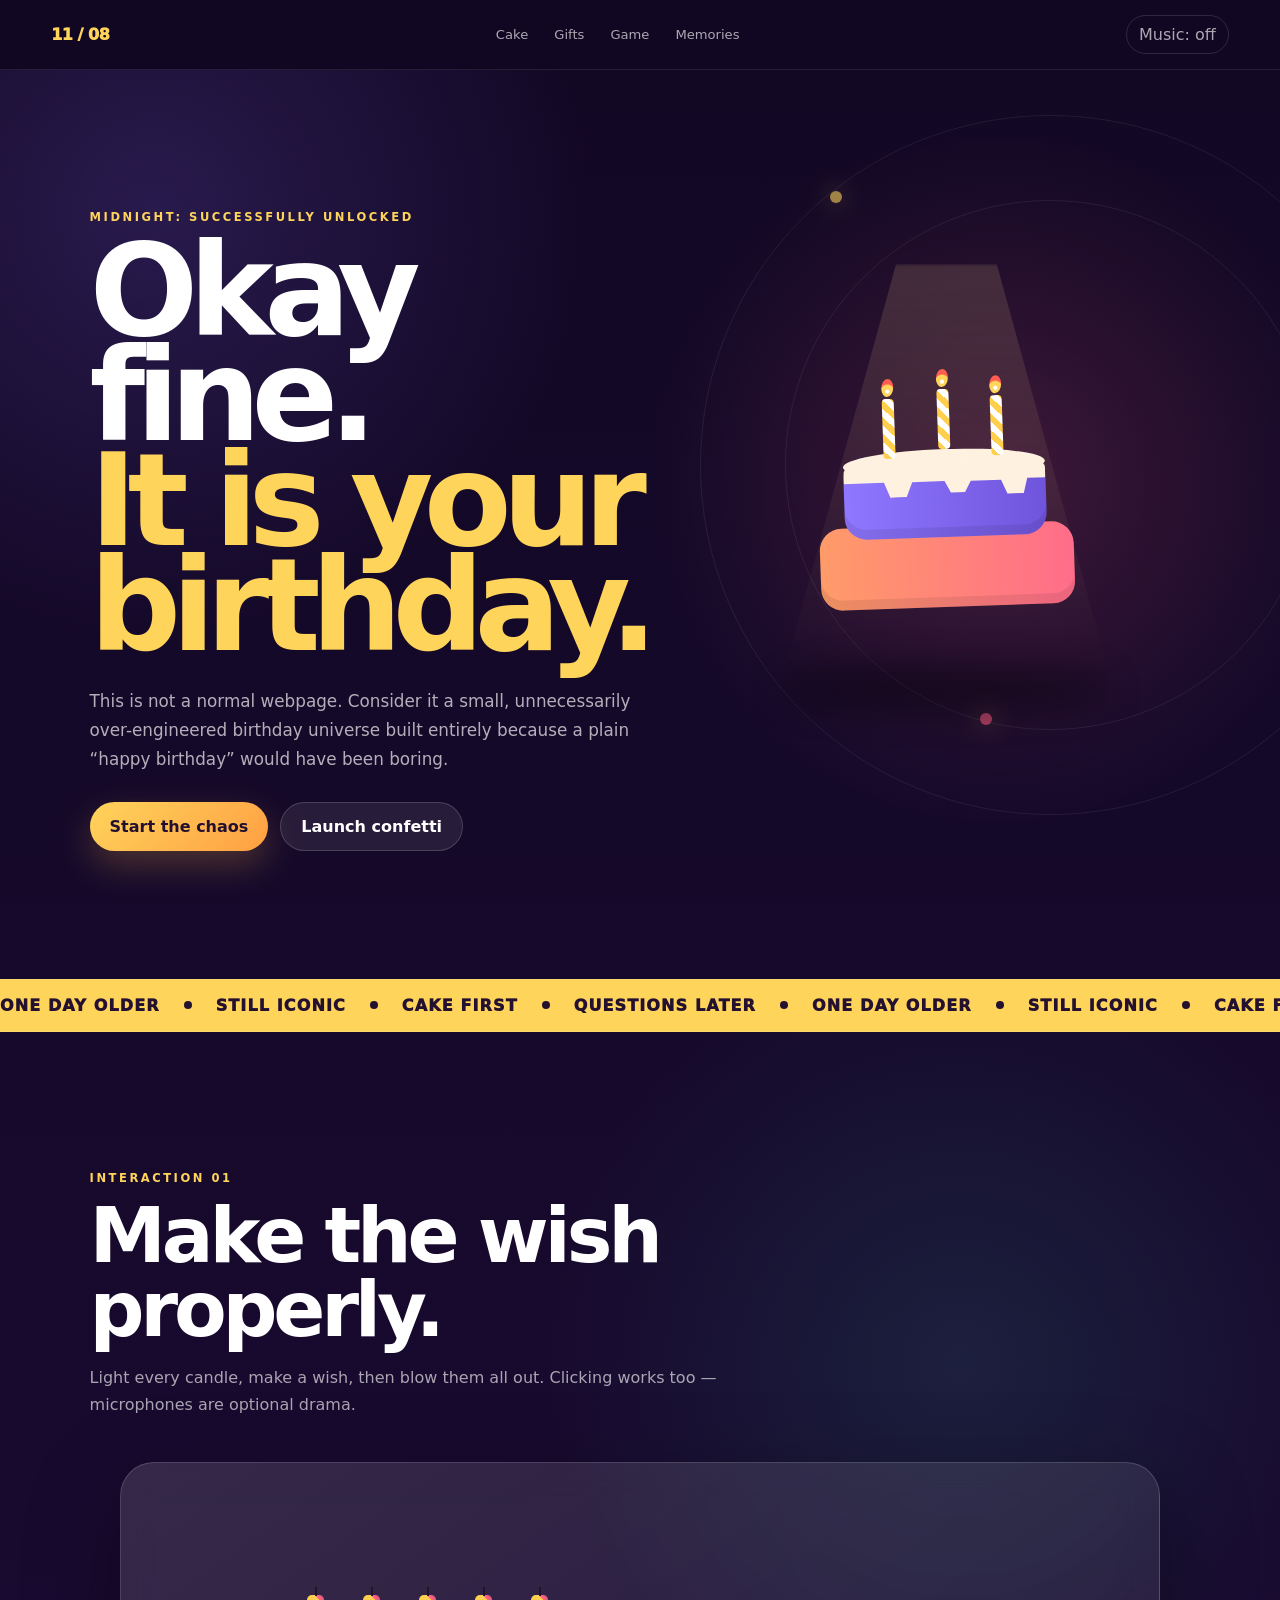
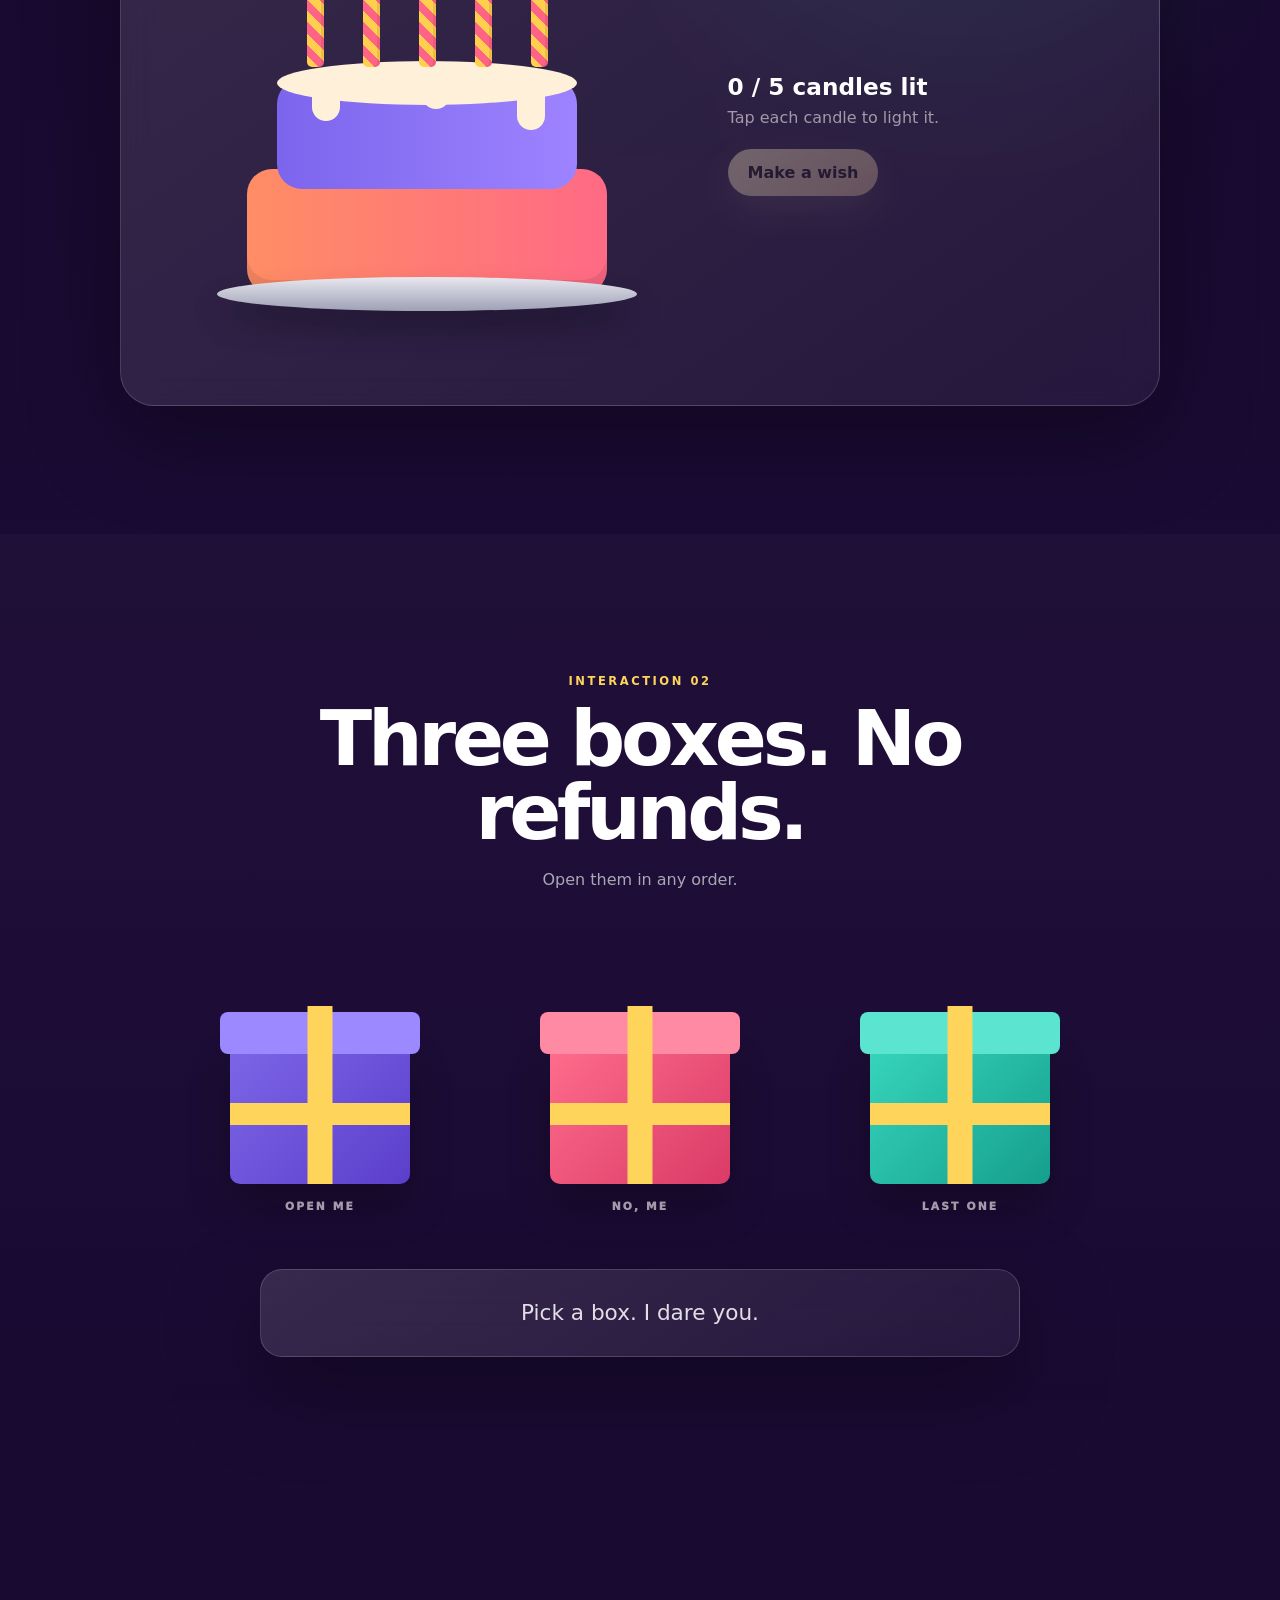
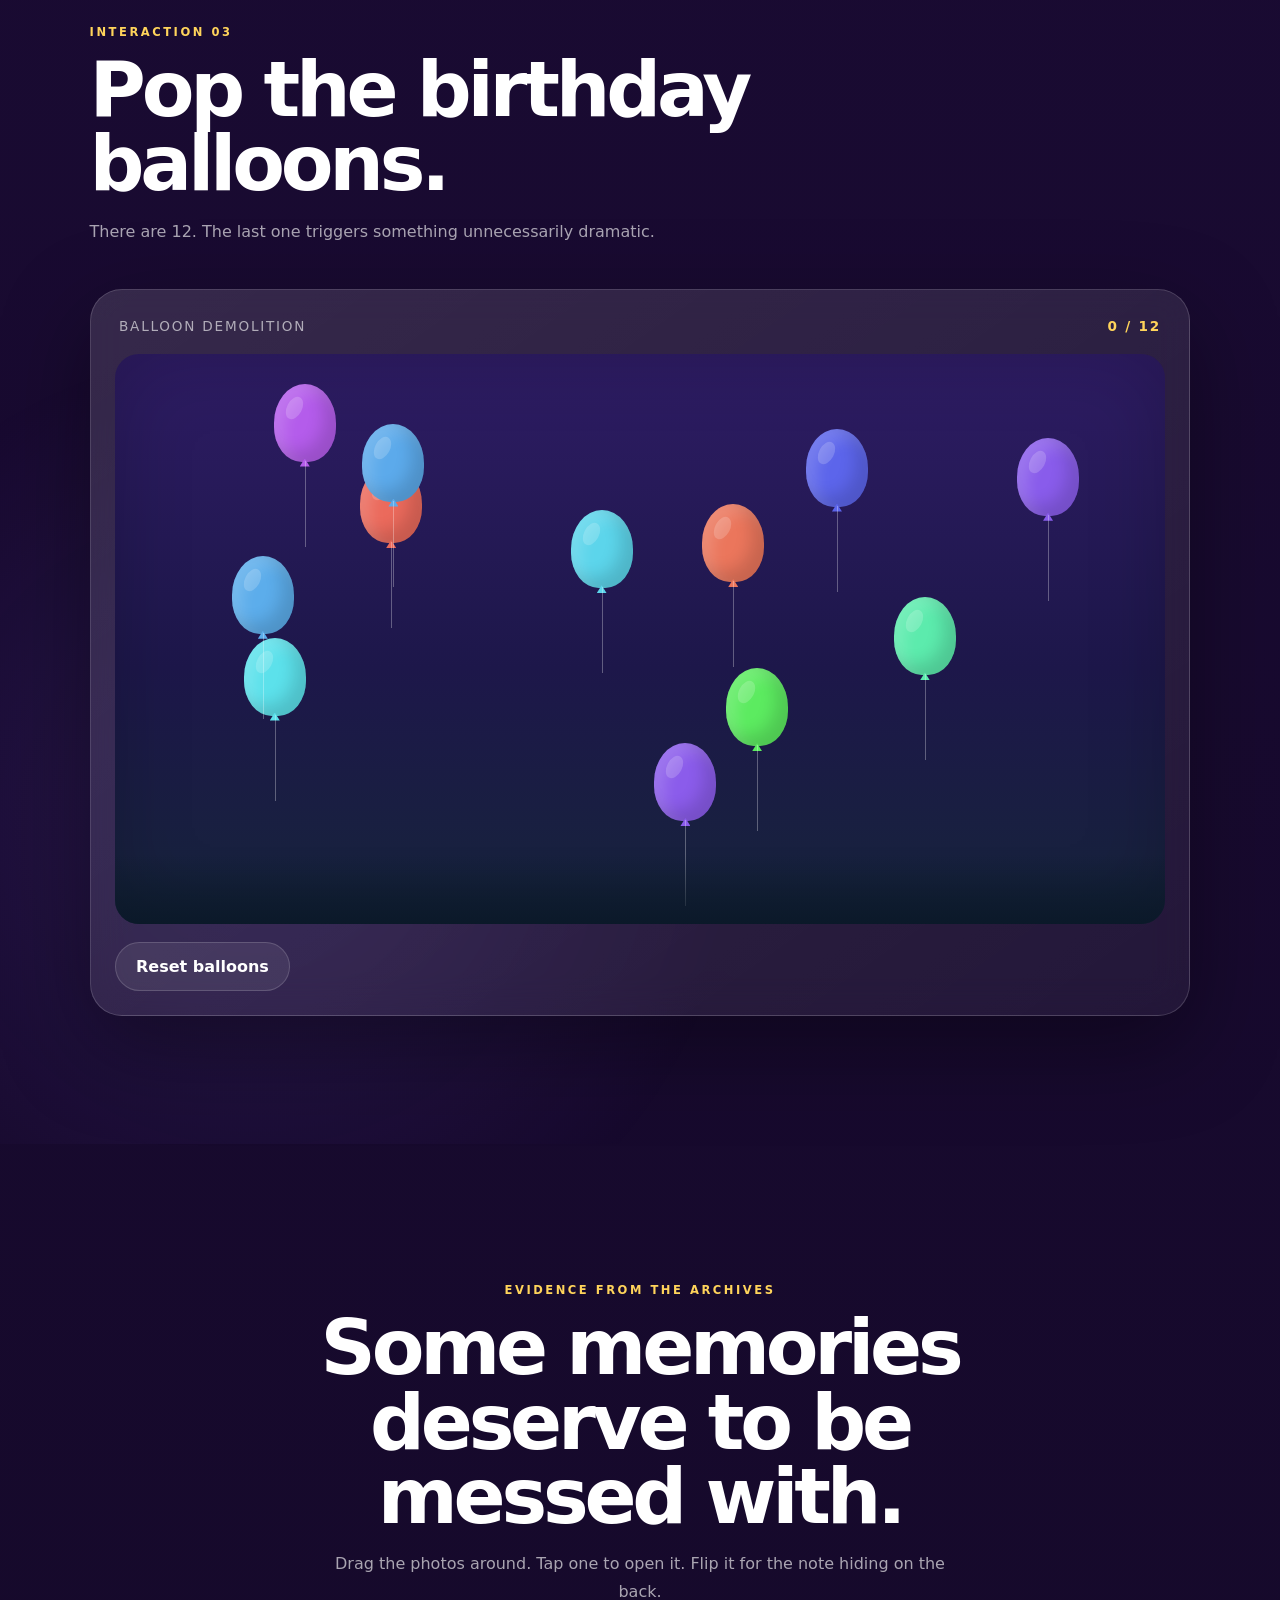
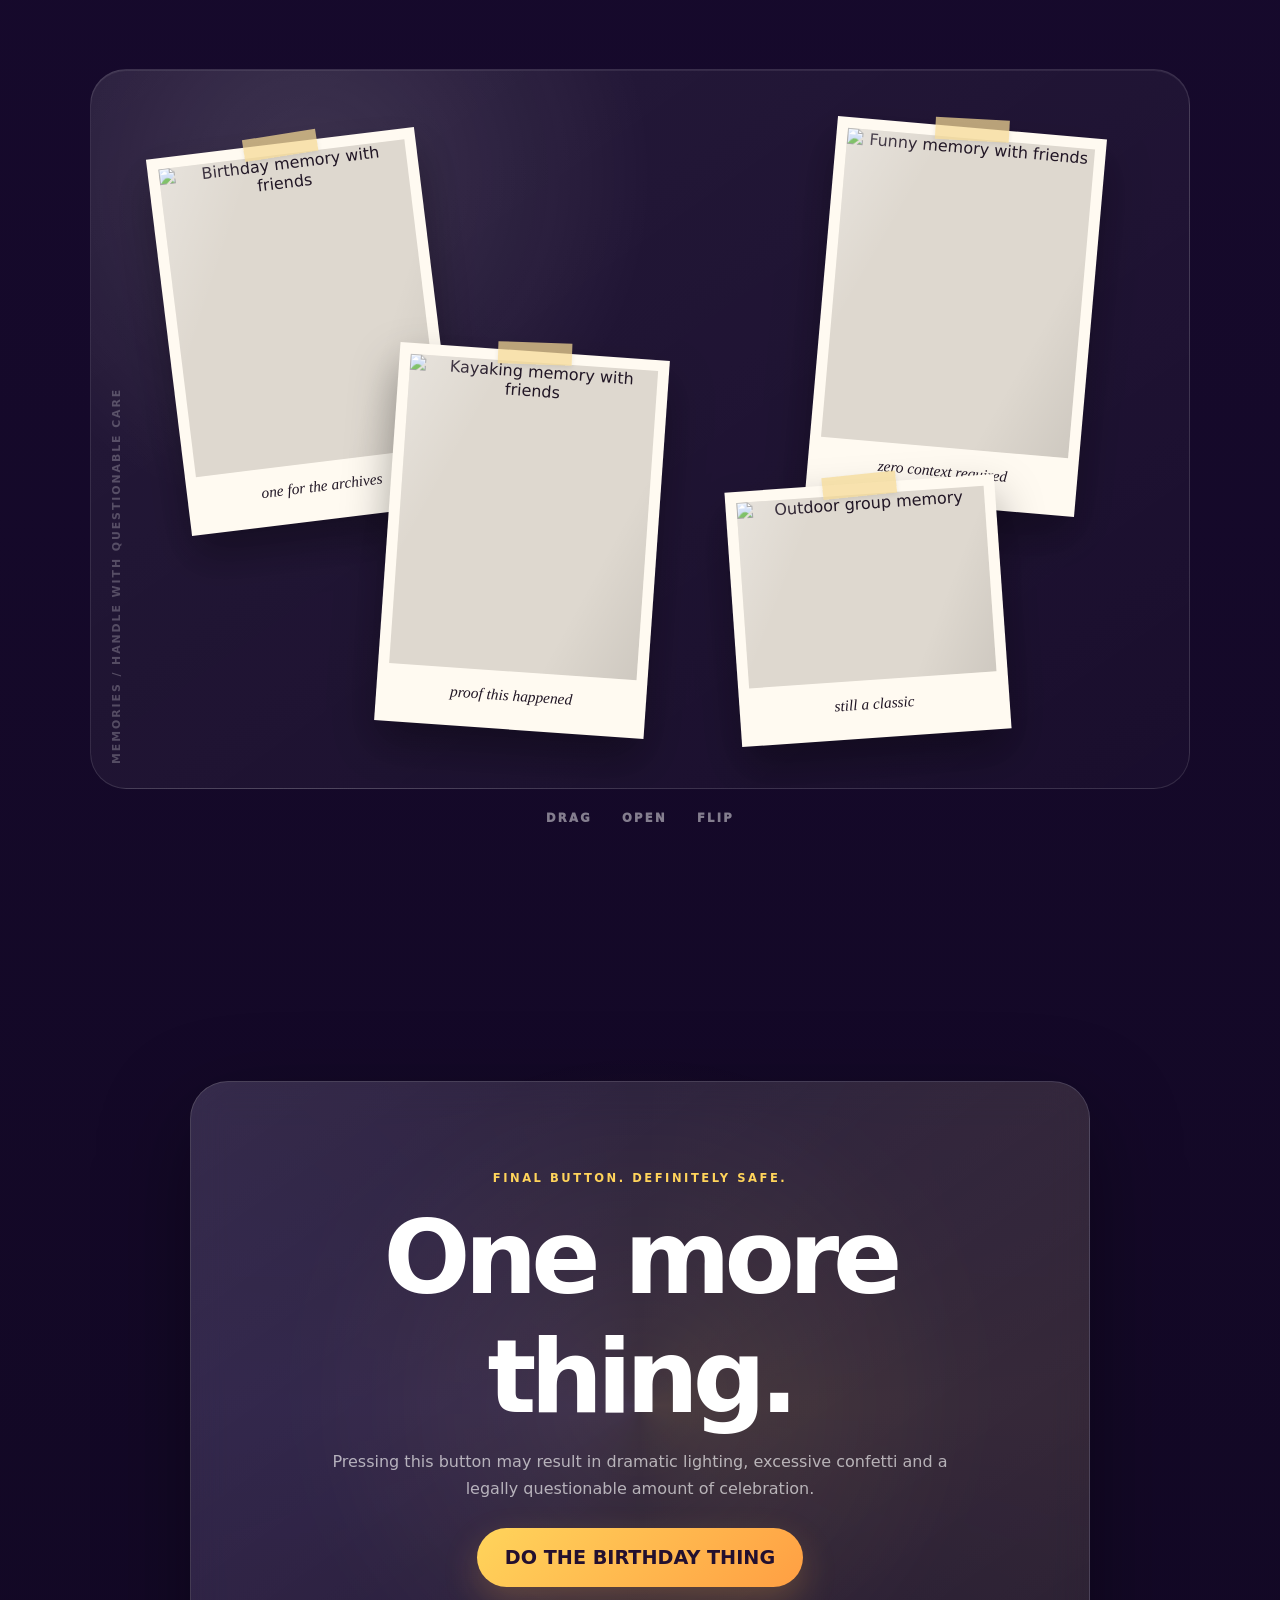
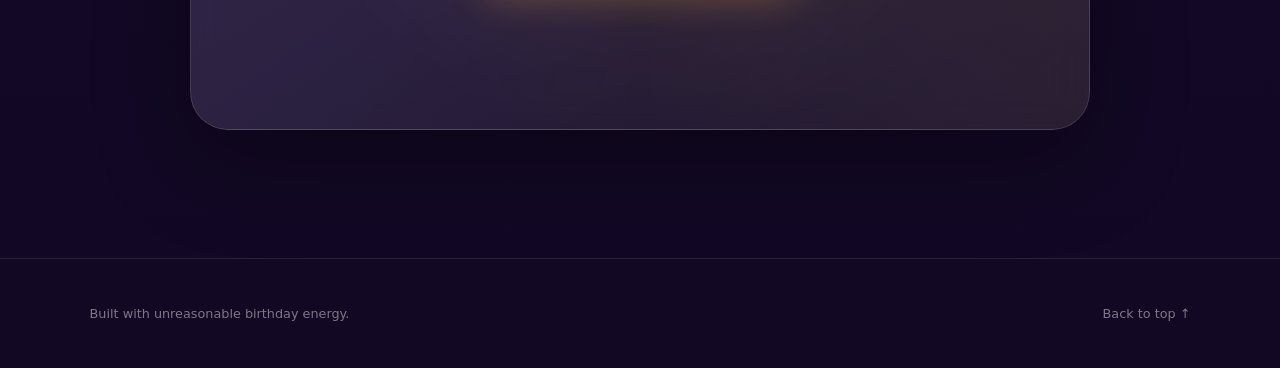
==== celebration.html @ 9b97a362 "Add files via upload" ====
<!doctype html>
<html lang="en">
<head>
  <meta charset="utf-8" />
  <meta name="viewport" content="width=device-width, initial-scale=1" />
  <meta name="theme-color" content="#120824" />
  <title>Let's Celebrate</title>
  <link rel="stylesheet" href="styles.css" />
</head>
<body class="celebration-page">
  <canvas id="confettiCanvas" class="confetti-canvas" aria-hidden="true"></canvas>

  <div class="curtain" id="curtain" aria-hidden="true">
    <div class="curtain-panel curtain-panel--left"></div>
    <div class="curtain-panel curtain-panel--right"></div>
    <div class="curtain-center">
      <div class="curtain-badge">11 · 08 · 2026</div>
      <div class="curtain-title">THE PARTY IS READY</div>
    </div>
  </div>

  <header class="party-nav">
    <a class="mini-brand" href="#top">11 / 08</a>
    <nav>
      <a href="#cake">Cake</a>
      <a href="#gifts">Gifts</a>
      <a href="#game">Game</a>
      <a href="#memories">Memories</a>
    </nav>
    <button id="partyMusicButton" class="mini-music" type="button">Music: off</button>
  </header>

  <main id="top">
    <section class="hero-section section-pad">
      <div class="hero-orbit" aria-hidden="true">
        <span class="orbit-ring orbit-ring--1"></span>
        <span class="orbit-ring orbit-ring--2"></span>
        <span class="orbit-dot orbit-dot--1"></span>
        <span class="orbit-dot orbit-dot--2"></span>
        <span class="orbit-dot orbit-dot--3"></span>
      </div>
      <div class="hero-copy">
        <p class="eyebrow">MIDNIGHT: SUCCESSFULLY UNLOCKED</p>
        <h1>Okay fine.<br><span>It is your birthday.</span></h1>
        <p class="hero-text">This is not a normal webpage. Consider it a small, unnecessarily over-engineered birthday universe built entirely because a plain “happy birthday” would have been boring.</p>
        <div class="hero-actions">
          <a class="button button--primary" href="#cake">Start the chaos</a>
          <button class="button button--secondary" id="heroConfettiButton" type="button">Launch confetti</button>
        </div>
      </div>

      <div class="hero-cake-scene" aria-hidden="true">
        <div class="spotlight"></div>
        <div class="display-cake">
          <div class="cake-top"></div>
          <div class="cake-layer cake-layer--1"></div>
          <div class="cake-layer cake-layer--2"></div>
          <div class="cake-icing"></div>
          <div class="cake-candle candle-a"><i></i></div>
          <div class="cake-candle candle-b"><i></i></div>
          <div class="cake-candle candle-c"><i></i></div>
        </div>
        <div class="cake-shadow"></div>
      </div>
    </section>

    <section class="marquee-strip" aria-label="Birthday marquee">
      <div class="marquee-track">
        <span>ONE DAY OLDER</span><i></i><span>STILL ICONIC</span><i></i><span>CAKE FIRST</span><i></i><span>QUESTIONS LATER</span><i></i>
        <span>ONE DAY OLDER</span><i></i><span>STILL ICONIC</span><i></i><span>CAKE FIRST</span><i></i><span>QUESTIONS LATER</span><i></i>
      </div>
    </section>

    <section class="section-pad cake-section" id="cake">
      <div class="section-heading">
        <p class="eyebrow">INTERACTION 01</p>
        <h2>Make the wish properly.</h2>
        <p>Light every candle, make a wish, then blow them all out. Clicking works too — microphones are optional drama.</p>
      </div>

      <div class="interactive-cake-card glass-card">
        <div class="big-cake" id="bigCake" aria-label="Interactive birthday cake">
          <div class="big-cake-candles">
            <button class="interactive-candle" data-candle="0" aria-label="Candle 1"><span class="wick"></span><span class="flame"></span></button>
            <button class="interactive-candle" data-candle="1" aria-label="Candle 2"><span class="wick"></span><span class="flame"></span></button>
            <button class="interactive-candle" data-candle="2" aria-label="Candle 3"><span class="wick"></span><span class="flame"></span></button>
            <button class="interactive-candle" data-candle="3" aria-label="Candle 4"><span class="wick"></span><span class="flame"></span></button>
            <button class="interactive-candle" data-candle="4" aria-label="Candle 5"><span class="wick"></span><span class="flame"></span></button>
          </div>
          <div class="big-cake-top"></div>
          <div class="big-cake-middle"><span class="drip drip-1"></span><span class="drip drip-2"></span><span class="drip drip-3"></span></div>
          <div class="big-cake-bottom"></div>
          <div class="big-cake-plate"></div>
        </div>
        <div class="cake-controls">
          <div>
            <strong id="candleStatus">0 / 5 candles lit</strong>
            <span>Tap each candle to light it.</span>
          </div>
          <button class="button button--primary" id="wishButton" type="button" disabled>Make a wish</button>
        </div>
      </div>
    </section>

    <section class="section-pad gift-section" id="gifts">
      <div class="section-heading section-heading--center">
        <p class="eyebrow">INTERACTION 02</p>
        <h2>Three boxes. No refunds.</h2>
        <p>Open them in any order.</p>
      </div>

      <div class="gift-grid">
        <button class="reveal-gift" data-message="May this year bring you the kind of happiness that makes ordinary Tuesdays feel suspiciously good.">
          <span class="gift-lid"></span><span class="gift-box-body"></span><span class="gift-ribbon-v"></span><span class="gift-ribbon-h"></span>
          <span class="gift-label">OPEN ME</span>
        </button>
        <button class="reveal-gift" data-message="May every plan that deserves to work, work — and every terrible idea at least become a great story.">
          <span class="gift-lid"></span><span class="gift-box-body"></span><span class="gift-ribbon-v"></span><span class="gift-ribbon-h"></span>
          <span class="gift-label">NO, ME</span>
        </button>
        <button class="reveal-gift" data-message="And obviously: more cake, more trips, more wins, more laughter and significantly fewer boring people.">
          <span class="gift-lid"></span><span class="gift-box-body"></span><span class="gift-ribbon-v"></span><span class="gift-ribbon-h"></span>
          <span class="gift-label">LAST ONE</span>
        </button>
      </div>
      <div class="gift-message glass-card" id="giftMessage">Pick a box. I dare you.</div>
    </section>

    <section class="section-pad game-section" id="game">
      <div class="section-heading">
        <p class="eyebrow">INTERACTION 03</p>
        <h2>Pop the birthday balloons.</h2>
        <p>There are 12. The last one triggers something unnecessarily dramatic.</p>
      </div>
      <div class="balloon-game glass-card">
        <div class="game-topline"><span>Balloon demolition</span><strong id="popCounter">0 / 12</strong></div>
        <div id="balloonArena" class="balloon-arena" aria-label="Balloon popping game"></div>
        <button class="button button--secondary" id="resetBalloons" type="button">Reset balloons</button>
      </div>
    </section>

    <section class="section-pad memories-section" id="memories">
      <div class="section-heading section-heading--center">
        <p class="eyebrow">EVIDENCE FROM THE ARCHIVES</p>
        <h2>Some memories deserve to be messed with.</h2>
        <p>Drag the photos around. Tap one to open it. Flip it for the note hiding on the back.</p>
      </div>

      <div class="memory-desk" id="memoryDesk" aria-label="Interactive photo memories">
        <button class="memory-card memory-card--1" type="button" data-photo="images/photo1_final.jpg" data-caption="one for the archives" data-note="Some pictures are too good to ever leave the camera roll.">
          <span class="memory-tape"></span>
          <span class="memory-image-wrap"><img src="images/photo1_final.jpg" alt="Birthday memory with friends" loading="lazy"></span>
          <span class="memory-caption">one for the archives</span>
        </button>

        <button class="memory-card memory-card--2" type="button" data-photo="images/photo2_final.jpg" data-caption="zero context required" data-note="No explanation. No defence. Just evidence.">
          <span class="memory-tape"></span>
          <span class="memory-image-wrap"><img src="images/photo2_final.jpg" alt="Funny memory with friends" loading="lazy"></span>
          <span class="memory-caption">zero context required</span>
        </button>

        <button class="memory-card memory-card--3" type="button" data-photo="images/photo3_final.jpg" data-caption="proof this happened" data-note="A very convincing argument for doing more ridiculous things together.">
          <span class="memory-tape"></span>
          <span class="memory-image-wrap"><img src="images/photo3_final.jpg" alt="Kayaking memory with friends" loading="lazy"></span>
          <span class="memory-caption">proof this happened</span>
        </button>

        <button class="memory-card memory-card--4" type="button" data-photo="images/photo4_final.jpg" data-caption="still a classic" data-note="Keep collecting days that end up looking like this.">
          <span class="memory-tape"></span>
          <span class="memory-image-wrap"><img src="images/photo4_final.jpg" alt="Outdoor group memory" loading="lazy"></span>
          <span class="memory-caption">still a classic</span>
        </button>
      </div>

      <div class="memory-instructions" aria-hidden="true">
        <span>DRAG</span><span>OPEN</span><span>FLIP</span>
      </div>
    </section>

    <div class="memory-modal" id="memoryModal" aria-hidden="true">
      <button class="memory-modal__close" id="memoryClose" type="button" aria-label="Close memory">×</button>
      <div class="memory-flip" id="memoryFlip" tabindex="0" role="button" aria-label="Flip memory card">
        <div class="memory-flip__inner">
          <article class="memory-flip__face memory-flip__front">
            <img id="memoryModalImage" src="" alt="Selected birthday memory">
            <p id="memoryModalCaption"></p>
            <span class="memory-flip-hint">tap to flip ↻</span>
          </article>
          <article class="memory-flip__face memory-flip__back">
            <p class="eyebrow">THE NOTE ON THE BACK</p>
            <p class="memory-secret" id="memoryModalNote"></p>
            <span class="memory-flip-hint">tap to see the photo ↻</span>
          </article>
        </div>
      </div>
    </div>

    <section class="section-pad finale-section">
      <div class="finale-card glass-card">
        <p class="eyebrow">FINAL BUTTON. DEFINITELY SAFE.</p>
        <h2>One more thing.</h2>
        <p>Pressing this button may result in dramatic lighting, excessive confetti and a legally questionable amount of celebration.</p>
        <button class="button button--primary button--giant" id="finaleButton" type="button">DO THE BIRTHDAY THING</button>
        <div class="finale-message" id="finaleMessage" aria-live="polite"></div>
      </div>
    </section>
  </main>

  <footer class="party-footer">
    <span>Built with unreasonable birthday energy.</span>
    <a href="#top">Back to top ↑</a>
  </footer>

  <script src="config.js"></script>
  <script src="shared.js"></script>
  <script src="celebration.js"></script>
</body>
</html>
---- styles.css ----
:root{
  --bg:#120824;
  --bg2:#21134a;
  --paper:#fffaf2;
  --ink:#180e2a;
  --yellow:#ffd45b;
  --pink:#ff5d84;
  --purple:#8a6cff;
  --mint:#42dec4;
  --orange:#ff9357;
  --glass:rgba(255,255,255,.10);
  --line:rgba(255,255,255,.18);
  --shadow:0 30px 90px rgba(0,0,0,.35);
  --radius:28px;
}
*{box-sizing:border-box}
html{scroll-behavior:smooth}
body{margin:0;font-family:Inter,ui-sans-serif,system-ui,-apple-system,BlinkMacSystemFont,"Segoe UI",sans-serif;background:var(--bg);color:white;overflow-x:hidden}
button,a{font:inherit}
button{border:0}
a{color:inherit;text-decoration:none}
.no-scroll{overflow:hidden}
.ambient-canvas,.confetti-canvas{position:fixed;inset:0;pointer-events:none;z-index:2}
.confetti-canvas{z-index:90}
.glass-card{background:linear-gradient(145deg,rgba(255,255,255,.13),rgba(255,255,255,.055));border:1px solid rgba(255,255,255,.16);box-shadow:var(--shadow);backdrop-filter:blur(18px);-webkit-backdrop-filter:blur(18px)}
.eyebrow{font-size:.72rem;font-weight:900;letter-spacing:.22em;text-transform:uppercase;color:var(--yellow)}
.button{display:inline-flex;align-items:center;justify-content:center;gap:.75rem;border-radius:999px;padding:14px 20px;font-weight:850;cursor:pointer;transition:transform .2s ease,box-shadow .2s ease,opacity .2s ease,background .2s ease;position:relative;overflow:hidden}
.button:hover:not(:disabled){transform:translateY(-3px)}
.button:active:not(:disabled){transform:translateY(0) scale(.98)}
.button--primary{background:linear-gradient(135deg,var(--yellow),#ff9f43);color:#23102f;box-shadow:0 14px 35px rgba(255,181,65,.24)}
.button--secondary{background:rgba(255,255,255,.08);border:1px solid rgba(255,255,255,.16);color:white}
.button:disabled{opacity:.38;cursor:not-allowed;filter:saturate(.3)}
.button-dot{width:9px;height:9px;border-radius:50%;background:var(--pink);box-shadow:0 0 0 5px rgba(255,93,132,.12)}
.music-on .button-dot{background:var(--mint);box-shadow:0 0 0 5px rgba(66,222,196,.14),0 0 18px rgba(66,222,196,.6)}
.button-arrow{font-size:1.2em;transition:transform .2s ease}.button:hover .button-arrow{transform:translateX(4px)}

/* Landing */
.landing-page{min-height:100vh;background:radial-gradient(circle at 15% 20%,rgba(138,108,255,.28),transparent 35%),radial-gradient(circle at 85% 75%,rgba(255,93,132,.18),transparent 35%),linear-gradient(135deg,#0e071c,#171037 55%,#251052)}
.landing-page:before{content:"";position:fixed;inset:0;background-image:radial-gradient(rgba(255,255,255,.16) 1px,transparent 1px);background-size:28px 28px;mask-image:linear-gradient(to bottom,rgba(0,0,0,.45),transparent 80%)}
.landing-shell{min-height:100vh;display:grid;place-items:center;padding:32px;position:relative;z-index:5}
.countdown-card{width:min(900px,94vw);text-align:center;border-radius:34px;padding:clamp(30px,5vw,64px);position:relative;overflow:hidden}
.countdown-card:after{content:"";position:absolute;width:220px;height:220px;border-radius:50%;background:rgba(255,212,91,.15);filter:blur(45px);right:-70px;top:-70px;pointer-events:none}
.countdown-card h1{font-size:clamp(2.5rem,7vw,6.4rem);line-height:.92;margin:.25em auto .2em;max-width:12ch;letter-spacing:-.07em}
.subcopy{max-width:620px;margin:0 auto 30px;color:rgba(255,255,255,.7);font-size:clamp(.95rem,2vw,1.1rem);line-height:1.6}
.countdown{display:flex;justify-content:center;align-items:center;gap:10px;margin:26px auto 30px}
.time-card{width:min(145px,18vw);aspect-ratio:1/.95;border:1px solid rgba(255,255,255,.14);border-radius:22px;background:rgba(10,5,28,.42);display:flex;flex-direction:column;align-items:center;justify-content:center;box-shadow:inset 0 1px 0 rgba(255,255,255,.08)}
.time-card strong{font-size:clamp(2rem,6vw,4.4rem);line-height:1;font-variant-numeric:tabular-nums;letter-spacing:-.05em}.time-card span{margin-top:8px;text-transform:uppercase;letter-spacing:.17em;font-size:.63rem;color:rgba(255,255,255,.55);font-weight:800}
.time-separator{font-size:clamp(1.4rem,4vw,3rem);font-weight:900;color:var(--yellow);transform:translateY(-8px)}
.actions{display:flex;justify-content:center;gap:12px;flex-wrap:wrap}.lock-note{margin-top:22px;font-size:.78rem;color:rgba(255,255,255,.55);display:flex;align-items:center;justify-content:center;gap:8px}
.tiny-lock{width:9px;height:8px;border:1.5px solid currentColor;border-radius:2px;position:relative}.tiny-lock:before{content:"";position:absolute;width:6px;height:6px;border:1.5px solid currentColor;border-bottom:0;border-radius:6px 6px 0 0;left:0;right:0;margin:auto;top:-7px}.live-dot{width:7px;height:7px;background:var(--mint);border-radius:50%;box-shadow:0 0 14px var(--mint)}
.locked-shake{animation:shake .4s ease}@keyframes shake{25%{transform:translateX(-5px)}50%{transform:translateX(5px)}75%{transform:translateX(-3px)}}
.mouse-hint{position:absolute;bottom:22px;left:50%;transform:translateX(-50%);font-size:.65rem;text-transform:uppercase;letter-spacing:.16em;color:rgba(255,255,255,.38);display:flex;align-items:center;gap:10px}.mouse-hint i{width:40px;height:1px;background:currentColor;position:relative}.mouse-hint i:after{content:"";position:absolute;width:5px;height:5px;border-top:1px solid currentColor;border-right:1px solid currentColor;right:0;top:-2px;transform:rotate(45deg)}
.decor-layer{position:fixed;inset:0;pointer-events:none;overflow:hidden}.decor-layer--back{z-index:1}.decor-layer--front{z-index:7}.balloon{position:absolute;width:70px;height:84px;border-radius:50% 50% 46% 46%;box-shadow:inset -14px -12px 20px rgba(0,0,0,.15),inset 12px 10px 20px rgba(255,255,255,.15);animation:float 7s ease-in-out infinite}.balloon:after{content:"";position:absolute;width:2px;height:120px;background:rgba(255,255,255,.25);left:50%;top:82px;transform-origin:top;animation:stringSway 3s ease-in-out infinite}.balloon span{position:absolute;width:12px;height:8px;bottom:-5px;left:50%;transform:translateX(-50%);background:inherit;clip-path:polygon(50% 0,100% 100%,0 100%)}.balloon--a{background:#ff5d84;left:4%;top:12%;transform:rotate(-8deg)}.balloon--b{background:#8a6cff;right:5%;top:15%;animation-delay:-2s}.balloon--c{background:#42dec4;left:8%;bottom:8%;animation-delay:-4s;scale:.78}.balloon--d{background:#ffd45b;right:8%;bottom:5%;animation-delay:-1s;scale:.85}@keyframes float{0%,100%{translate:0 0}50%{translate:0 -22px}}@keyframes stringSway{0%,100%{transform:rotate(-4deg)}50%{transform:rotate(6deg)}}
.ribbon{position:absolute;width:14px;height:260px;border-radius:50%;border-left:4px solid currentColor;transform:rotate(20deg)}.ribbon--a{color:var(--yellow);left:18%;top:-70px}.ribbon--b{color:var(--mint);right:18%;bottom:-70px;transform:rotate(205deg)}
.party-hat{position:absolute;width:70px;height:90px;background:linear-gradient(135deg,var(--yellow),var(--orange));clip-path:polygon(50% 0,100% 100%,0 100%);right:20%;top:4%;transform:rotate(18deg);opacity:.8}.party-hat:after{content:"";position:absolute;bottom:5px;left:8px;right:8px;height:10px;border-radius:10px;background:var(--pink)}.party-hat i{position:absolute;width:18px;height:18px;background:white;border-radius:50%;left:26px;top:6px}
.gift{position:absolute;width:70px;height:58px;background:var(--purple);bottom:12%;left:18%;border-radius:5px;transform:rotate(-10deg);box-shadow:0 12px 30px rgba(0,0,0,.2)}.gift:before{content:"";position:absolute;left:-5px;right:-5px;height:12px;top:-9px;background:#a998ff;border-radius:4px}.gift i{position:absolute;width:10px;height:100%;background:var(--yellow);left:30px}.gift b{position:absolute;width:100%;height:9px;background:var(--yellow);top:24px}.gift--b{left:auto;right:15%;top:43%;bottom:auto;background:var(--pink);transform:rotate(11deg) scale(.8)}
.streamer{position:absolute;width:150px;height:150px;border:8px solid transparent;border-top-color:currentColor;border-radius:50%;opacity:.5}.streamer--a{left:-40px;top:45%;color:var(--pink);transform:rotate(65deg)}.streamer--b{right:-50px;top:38%;color:var(--mint);transform:rotate(-20deg)}.streamer--c{left:45%;bottom:-100px;color:var(--yellow)}

/* Celebration nav & curtain */
.celebration-page{background:linear-gradient(180deg,#120824 0%,#1b0b35 35%,#120824 100%)}
.curtain{position:fixed;inset:0;z-index:1000;display:grid;place-items:center;overflow:hidden;background:#13051e}.curtain-panel{position:absolute;top:0;bottom:0;width:51%;background:repeating-linear-gradient(90deg,#6c1036 0 12%,#8f1747 12% 24%,#5d0d30 24% 36%);box-shadow:inset -20px 0 50px rgba(0,0,0,.35);transition:transform 1.4s cubic-bezier(.75,0,.18,1)}.curtain-panel--left{left:0}.curtain-panel--right{right:0;transform:scaleX(-1)}.curtain.open .curtain-panel--left{transform:translateX(-100%)}.curtain.open .curtain-panel--right{transform:scaleX(-1) translateX(-100%)}.curtain-center{z-index:2;text-align:center;transition:opacity .5s ease .35s,transform .5s ease .35s}.curtain.open .curtain-center{opacity:0;transform:scale(.9)}.curtain-badge{display:inline-block;border:1px solid rgba(255,255,255,.35);border-radius:999px;padding:8px 12px;font-size:.7rem;letter-spacing:.18em}.curtain-title{font-weight:950;font-size:clamp(2rem,6vw,5rem);letter-spacing:-.05em;margin-top:15px}
.party-nav{position:sticky;top:0;z-index:70;height:70px;display:flex;align-items:center;justify-content:space-between;padding:0 clamp(18px,4vw,56px);background:rgba(18,8,36,.7);border-bottom:1px solid rgba(255,255,255,.09);backdrop-filter:blur(18px)}.party-nav nav{display:flex;gap:26px}.party-nav nav a{font-size:.82rem;color:rgba(255,255,255,.65);transition:color .2s}.party-nav nav a:hover{color:white}.mini-brand{font-weight:950;letter-spacing:-.03em;color:var(--yellow)}.mini-music{background:transparent;color:rgba(255,255,255,.65);cursor:pointer;padding:9px 12px;border:1px solid rgba(255,255,255,.13);border-radius:999px}.mini-music.active{color:var(--mint);border-color:rgba(66,222,196,.45)}
.section-pad{padding:clamp(70px,10vw,135px) clamp(22px,7vw,100px);position:relative}.section-heading{max-width:720px;margin-bottom:44px}.section-heading--center{text-align:center;margin-left:auto;margin-right:auto}.section-heading h2{font-size:clamp(2.4rem,6vw,5.5rem);line-height:.97;letter-spacing:-.055em;margin:.18em 0}.section-heading p:not(.eyebrow){color:rgba(255,255,255,.63);line-height:1.7;max-width:650px}.section-heading--center p:not(.eyebrow){margin-left:auto;margin-right:auto}

/* Hero */
.hero-section{min-height:calc(100vh - 70px);display:grid;grid-template-columns:1.08fr .92fr;align-items:center;gap:40px;overflow:hidden;background:radial-gradient(circle at 78% 45%,rgba(255,93,132,.18),transparent 31%),radial-gradient(circle at 12% 15%,rgba(138,108,255,.18),transparent 32%)}.hero-copy{position:relative;z-index:3}.hero-copy h1{font-size:clamp(4rem,10vw,9rem);line-height:.82;letter-spacing:-.075em;margin:.12em 0 .22em;max-width:9ch}.hero-copy h1 span{color:var(--yellow)}.hero-text{max-width:650px;color:rgba(255,255,255,.68);line-height:1.72;font-size:1.05rem}.hero-actions{display:flex;gap:12px;flex-wrap:wrap;margin-top:28px}.hero-cake-scene{height:520px;position:relative;display:grid;place-items:center}.spotlight{position:absolute;width:420px;height:520px;background:linear-gradient(to bottom,rgba(255,222,148,.15),transparent 80%);clip-path:polygon(38% 0,62% 0,96% 100%,4% 100%);filter:blur(2px)}.display-cake{width:310px;height:230px;position:relative;transform:rotate(-2deg);animation:cakeBob 4s ease-in-out infinite}.cake-layer{position:absolute;left:28px;right:28px;height:82px;background:linear-gradient(90deg,#ff9b69,#ff6d8a);border-radius:22px;box-shadow:inset 0 -10px 0 rgba(0,0,0,.08)}.cake-layer--1{bottom:32px}.cake-layer--2{bottom:102px;left:54px;right:54px;background:linear-gradient(90deg,#8f77ff,#6f55dc)}.cake-top{position:absolute;left:54px;right:54px;bottom:160px;height:30px;background:#fff1df;border-radius:50%;z-index:3}.cake-icing{position:absolute;left:54px;right:54px;bottom:143px;height:34px;background:#fff1df;z-index:4;border-radius:10px 10px 18px 18px;clip-path:polygon(0 0,100% 0,100% 55%,91% 55%,89% 100%,81% 100%,78% 58%,63% 58%,60% 90%,53% 90%,50% 56%,34% 56%,31% 100%,23% 100%,20% 55%,0 55%)}.cake-candle{position:absolute;width:12px;height:60px;background:repeating-linear-gradient(45deg,#ffcf4d 0 6px,#fff 6px 12px);bottom:182px;border-radius:4px;z-index:5}.cake-candle i{position:absolute;width:12px;height:18px;background:radial-gradient(circle at 50% 70%,#fff 0 12%,#ffd45b 18% 45%,#ff5d51 55% 100%);border-radius:55% 45% 55% 45%;top:-20px;animation:flame .7s ease-in-out infinite alternate}.candle-a{left:95px}.candle-b{left:150px;bottom:190px}.candle-c{right:95px}.cake-shadow{position:absolute;width:330px;height:50px;border-radius:50%;background:rgba(0,0,0,.35);filter:blur(16px);bottom:70px}.hero-orbit{position:absolute;right:-120px;top:5%;width:700px;height:700px;opacity:.6}.orbit-ring{position:absolute;inset:0;border:1px solid rgba(255,255,255,.12);border-radius:50%}.orbit-ring--2{inset:85px}.orbit-dot{position:absolute;width:12px;height:12px;border-radius:50%;background:var(--yellow);box-shadow:0 0 24px rgba(255,212,91,.7)}.orbit-dot--1{top:76px;left:130px}.orbit-dot--2{right:82px;top:270px;background:var(--mint)}.orbit-dot--3{bottom:90px;left:280px;background:var(--pink)}@keyframes cakeBob{50%{transform:rotate(1deg) translateY(-12px)}}@keyframes flame{to{transform:scale(.88) rotate(6deg)}}
.marquee-strip{overflow:hidden;border-top:1px solid rgba(255,255,255,.1);border-bottom:1px solid rgba(255,255,255,.1);background:var(--yellow);color:#24112f}.marquee-track{width:max-content;display:flex;align-items:center;gap:24px;padding:16px 0;animation:marquee 18s linear infinite;font-weight:950;letter-spacing:.07em}.marquee-track i{width:8px;height:8px;border-radius:50%;background:#24112f}@keyframes marquee{to{transform:translateX(-50%)}}

/* Cake interaction */
.cake-section{background:radial-gradient(circle at 75% 30%,rgba(66,222,196,.1),transparent 34%)}.interactive-cake-card{max-width:1040px;margin:auto;border-radius:34px;padding:clamp(24px,5vw,56px);display:grid;grid-template-columns:1fr .75fr;align-items:center;gap:50px}.big-cake{height:430px;position:relative;display:flex;justify-content:center;align-items:flex-end}.big-cake-bottom,.big-cake-middle,.big-cake-top{position:absolute;left:50%;transform:translateX(-50%);border-radius:25px}.big-cake-bottom{width:360px;height:125px;bottom:55px;background:linear-gradient(90deg,#ff8d65,#ff6a85);box-shadow:inset 0 -14px 0 rgba(0,0,0,.08)}.big-cake-middle{width:300px;height:110px;bottom:160px;background:linear-gradient(90deg,#7c65ed,#9d83ff);z-index:2}.big-cake-top{width:300px;height:44px;bottom:244px;background:#fff0da;border-radius:50%;z-index:3}.big-cake-plate{position:absolute;width:420px;height:34px;border-radius:50%;bottom:38px;background:linear-gradient(#e8e8ef,#9ea0b5);box-shadow:0 18px 30px rgba(0,0,0,.25)}.drip{position:absolute;top:0;background:#fff0da;width:28px;border-radius:0 0 16px 16px}.drip-1{left:35px;height:42px}.drip-2{left:145px;height:30px}.drip-3{right:32px;height:51px}.big-cake-candles{position:absolute;left:50%;transform:translateX(-50%);bottom:282px;width:280px;height:90px;display:flex;align-items:end;justify-content:space-around;z-index:5}.interactive-candle{width:17px;height:72px;background:repeating-linear-gradient(45deg,#ffcf4d 0 8px,#ff6487 8px 16px);border-radius:5px;position:relative;cursor:pointer;box-shadow:inset -3px 0 rgba(0,0,0,.08)}.wick{position:absolute;width:2px;height:9px;background:#201426;top:-8px;left:50%}.flame{position:absolute;width:19px;height:28px;left:50%;top:-34px;transform:translateX(-50%) scale(0);opacity:0;background:radial-gradient(circle at 50% 70%,#fff 0 11%,#ffd85c 17% 45%,#ff603f 55% 100%);border-radius:65% 35% 60% 40%;transition:.2s}.interactive-candle.lit .flame{opacity:1;transform:translateX(-50%) scale(1);animation:interactiveFlame .55s ease-in-out infinite alternate;box-shadow:0 0 22px rgba(255,168,66,.8)}@keyframes interactiveFlame{to{transform:translateX(-50%) scale(.88) rotate(5deg)}}.cake-controls{display:flex;flex-direction:column;align-items:flex-start;gap:22px}.cake-controls div{display:flex;flex-direction:column;gap:8px}.cake-controls strong{font-size:1.45rem}.cake-controls span{color:rgba(255,255,255,.55)}

/* Gifts */
.gift-section{background:linear-gradient(180deg,rgba(255,255,255,.025),transparent)}.gift-grid{display:grid;grid-template-columns:repeat(3,minmax(180px,260px));gap:clamp(25px,5vw,60px);justify-content:center;margin:70px auto}.reveal-gift{height:235px;background:transparent;position:relative;cursor:pointer;perspective:800px;transition:transform .25s}.reveal-gift:hover{transform:translateY(-8px) rotate(-1deg)}.gift-box-body{position:absolute;width:180px;height:140px;left:50%;bottom:15px;transform:translateX(-50%);border-radius:10px;background:linear-gradient(135deg,#7d66e7,#5b3fcc);box-shadow:0 22px 40px rgba(0,0,0,.25)}.reveal-gift:nth-child(2) .gift-box-body{background:linear-gradient(135deg,#ff6d8c,#da3b67)}.reveal-gift:nth-child(3) .gift-box-body{background:linear-gradient(135deg,#37d5bc,#159f8c)}.gift-lid{position:absolute;width:200px;height:42px;background:#9c89ff;left:50%;bottom:145px;transform:translateX(-50%);border-radius:8px;z-index:5;transform-origin:20% 100%;transition:transform .5s cubic-bezier(.2,.9,.2,1.3)}.reveal-gift:nth-child(2) .gift-lid{background:#ff8aa3}.reveal-gift:nth-child(3) .gift-lid{background:#5be5d0}.reveal-gift.open .gift-lid{transform:translateX(-50%) translateY(-70px) rotate(-20deg)}.gift-ribbon-v{position:absolute;width:25px;height:178px;background:var(--yellow);left:50%;bottom:15px;transform:translateX(-50%);z-index:6}.gift-ribbon-h{position:absolute;width:180px;height:22px;background:var(--yellow);left:50%;bottom:74px;transform:translateX(-50%);z-index:6}.gift-label{position:absolute;bottom:-14px;left:50%;transform:translateX(-50%);font-size:.67rem;font-weight:950;letter-spacing:.2em;color:rgba(255,255,255,.6)}.gift-message{max-width:760px;margin:0 auto;border-radius:22px;padding:26px;text-align:center;font-size:clamp(1rem,2.5vw,1.35rem);line-height:1.6;color:rgba(255,255,255,.86)}.message-pop{animation:messagePop .45s ease}@keyframes messagePop{50%{transform:scale(1.025);border-color:rgba(255,212,91,.45)}}

/* Balloon game */
.game-section{background:radial-gradient(circle at 20% 75%,rgba(138,108,255,.13),transparent 35%)}.balloon-game{border-radius:32px;padding:24px;max-width:1100px;margin:auto}.game-topline{display:flex;justify-content:space-between;padding:4px 4px 20px;color:rgba(255,255,255,.62);font-size:.85rem;text-transform:uppercase;letter-spacing:.13em}.game-topline strong{color:var(--yellow)}.balloon-arena{height:min(570px,65vh);min-height:420px;border-radius:24px;position:relative;overflow:hidden;background:linear-gradient(180deg,#2e1c64 0%,#1d174a 55%,#16243b 100%);box-shadow:inset 0 0 80px rgba(0,0,0,.2);margin-bottom:18px}.balloon-arena:after{content:"";position:absolute;left:0;right:0;bottom:0;height:70px;background:linear-gradient(to top,rgba(10,24,40,.9),transparent);pointer-events:none}.game-balloon{position:absolute;left:var(--x);top:var(--y);width:62px;height:78px;border-radius:50% 50% 45% 45%;background:hsl(var(--hue) 78% 64%);box-shadow:inset -12px -10px 16px rgba(0,0,0,.15),inset 10px 9px 15px rgba(255,255,255,.16);cursor:crosshair;animation:gameFloat 3.6s ease-in-out infinite var(--delay);transition:opacity .16s,transform .16s}.game-balloon:before{content:"";position:absolute;width:10px;height:8px;left:50%;bottom:-5px;transform:translateX(-50%);background:inherit;clip-path:polygon(50% 0,100% 100%,0 100%)}.game-balloon:after{content:"";position:absolute;width:1px;height:86px;background:rgba(255,255,255,.3);left:50%;top:77px}.game-balloon span{position:absolute;width:15px;height:24px;border-radius:50%;background:rgba(255,255,255,.18);left:13px;top:12px;transform:rotate(28deg)}.game-balloon.popped{animation:none;transform:scale(1.5);opacity:0;pointer-events:none}@keyframes gameFloat{50%{translate:0 -18px;rotate:2deg}}

/* Memories */
.memories-section{overflow:hidden}.polaroid-wall{display:grid;grid-template-columns:repeat(4,1fr);gap:clamp(16px,3vw,32px);max-width:1200px;margin:70px auto 0;perspective:1100px}.polaroid{background:#fffaf2;color:#25162c;padding:12px 12px 28px;margin:0;box-shadow:0 25px 45px rgba(0,0,0,.28);transition:transform .18s ease;transform-style:preserve-3d}.polaroid--1{transform:rotate(-5deg)}.polaroid--2{transform:rotate(3deg) translateY(25px)}.polaroid--3{transform:rotate(-2deg) translateY(-8px)}.polaroid--4{transform:rotate(5deg) translateY(20px)}.photo-placeholder{aspect-ratio:4/5;background:linear-gradient(135deg,#ded6ff,#ffe0d3 45%,#d4fff6);display:grid;place-items:center;position:relative;overflow:hidden}.photo-placeholder:before,.photo-placeholder:after{content:"";position:absolute;border-radius:50%;filter:blur(2px)}.photo-placeholder:before{width:150px;height:150px;background:rgba(255,255,255,.45);left:-50px;top:-30px}.photo-placeholder:after{width:130px;height:130px;background:rgba(138,108,255,.15);right:-30px;bottom:-20px}.photo-placeholder span{font-weight:950;letter-spacing:.12em;font-size:.7rem;z-index:2}.polaroid figcaption{text-align:center;margin-top:18px;font-family:Georgia,serif;font-style:italic;font-size:.95rem}

/* Finale */
.finale-section{min-height:85vh;display:grid;place-items:center;background:radial-gradient(circle,rgba(255,212,91,.10),transparent 45%)}.finale-card{max-width:900px;border-radius:38px;padding:clamp(36px,7vw,78px);text-align:center;overflow:hidden;position:relative}.finale-card:before{content:"";position:absolute;inset:-40%;background:conic-gradient(from 0deg,transparent,rgba(255,212,91,.08),transparent,rgba(138,108,255,.08),transparent);animation:spin 12s linear infinite}.finale-card>*{position:relative}.finale-card h2{font-size:clamp(3rem,8vw,7rem);margin:.12em 0;letter-spacing:-.06em}.finale-card p:not(.eyebrow){color:rgba(255,255,255,.64);line-height:1.7;max-width:650px;margin:0 auto 26px}.button--giant{font-size:clamp(1rem,2vw,1.2rem);padding:18px 28px}.finale-message{margin-top:28px;font-weight:900;font-size:clamp(1rem,2.5vw,1.4rem);color:var(--yellow);min-height:1.6em}.finale-active .finale-card{animation:finalePulse 1s ease-in-out infinite alternate}.finale-active:before{content:"";position:fixed;inset:0;pointer-events:none;z-index:80;background:radial-gradient(circle at 20% 30%,rgba(255,93,132,.13),transparent 25%),radial-gradient(circle at 80% 40%,rgba(66,222,196,.11),transparent 25%),radial-gradient(circle at 50% 70%,rgba(255,212,91,.09),transparent 30%);animation:partyLights .7s linear infinite alternate}@keyframes spin{to{transform:rotate(1turn)}}@keyframes finalePulse{to{box-shadow:0 0 90px rgba(255,212,91,.17),0 30px 90px rgba(0,0,0,.35)}}@keyframes partyLights{to{filter:hue-rotate(65deg)}}
.party-footer{min-height:110px;border-top:1px solid rgba(255,255,255,.1);display:flex;align-items:center;justify-content:space-between;padding:0 clamp(22px,7vw,100px);color:rgba(255,255,255,.45);font-size:.8rem}.party-footer a:hover{color:white}

@media (max-width:900px){
  .hero-section{grid-template-columns:1fr;padding-top:90px}.hero-cake-scene{height:390px;order:-1}.display-cake{transform:scale(.78)}.interactive-cake-card{grid-template-columns:1fr}.cake-controls{align-items:center;text-align:center}.polaroid-wall{grid-template-columns:repeat(2,1fr)}.party-nav nav{display:none}
}
@media (max-width:620px){
  .landing-shell{padding:18px}.countdown-card{padding:34px 17px}.countdown{gap:5px}.time-card{width:20vw;border-radius:14px}.time-separator{font-size:1.2rem}.time-card span{font-size:.48rem;letter-spacing:.1em}.actions{flex-direction:column}.actions .button{width:100%}.decor-layer{opacity:.65}.gift-grid{grid-template-columns:1fr;gap:60px}.reveal-gift{margin:auto;width:240px}.polaroid-wall{grid-template-columns:1fr 1fr;gap:14px}.polaroid{padding:8px 8px 20px}.section-pad{padding-left:18px;padding-right:18px}.big-cake{transform:scale(.8);margin:-30px -40px}.balloon-arena{min-height:500px}.party-footer{flex-direction:column;justify-content:center;gap:12px;text-align:center}.hero-cake-scene{height:310px}.hero-orbit{scale:.7;right:-280px}.display-cake{scale:.73}.spotlight{scale:.7}.mouse-hint{display:none}
}
@media (prefers-reduced-motion:reduce){*{scroll-behavior:auto!important;animation-duration:.01ms!important;animation-iteration-count:1!important;transition-duration:.01ms!important}}

/* Interactive memory desk */
.memory-desk{position:relative;max-width:1120px;height:720px;margin:64px auto 0;border-radius:36px;background:radial-gradient(circle at 20% 15%,rgba(255,255,255,.12),transparent 32%),linear-gradient(145deg,rgba(255,255,255,.07),rgba(255,255,255,.025));border:1px solid rgba(255,255,255,.12);box-shadow:inset 0 1px rgba(255,255,255,.08);overflow:hidden;isolation:isolate}
.memory-desk:before{content:"MEMORIES / HANDLE WITH QUESTIONABLE CARE";position:absolute;left:32px;bottom:24px;font-size:.68rem;font-weight:900;letter-spacing:.18em;opacity:.24;transform:rotate(-90deg);transform-origin:left bottom}
.memory-card{--r:0deg;position:absolute;width:clamp(190px,23vw,270px);padding:11px 11px 25px;border:0;background:#fffaf1;color:#211625;box-shadow:0 22px 45px rgba(0,0,0,.34);cursor:grab;touch-action:none;user-select:none;transform:rotate(var(--r)) scale(.88);opacity:0;transition:box-shadow .22s ease,filter .9s ease,opacity .9s ease,transform .9s cubic-bezier(.2,.8,.2,1);filter:brightness(1.8) saturate(.1);z-index:2}
.memory-card.is-developed{opacity:1;filter:brightness(1) saturate(1);transform:rotate(var(--r)) scale(1)}
.memory-card.is-dragging{cursor:grabbing;box-shadow:0 36px 75px rgba(0,0,0,.48);transition:none;z-index:20!important}
.memory-card:hover{box-shadow:0 32px 65px rgba(0,0,0,.42)}
.memory-card--1{--r:-7deg;left:7%;top:10%;z-index:3}.memory-card--2{--r:5deg;right:9%;top:8%;z-index:2}.memory-card--3{--r:4deg;left:27%;bottom:8%;z-index:4}.memory-card--4{--r:-4deg;right:17%;bottom:7%;z-index:5}
.memory-image-wrap{display:block;aspect-ratio:4/5;background:#ded8cf;overflow:hidden;position:relative}
.memory-image-wrap:after{content:"";position:absolute;inset:0;background:linear-gradient(115deg,rgba(255,255,255,.28),transparent 25% 75%,rgba(0,0,0,.07));pointer-events:none}
.memory-image-wrap img{width:100%;height:100%;object-fit:cover;display:block;pointer-events:none}
.memory-card--4 .memory-image-wrap{aspect-ratio:4/3}
.memory-caption{display:block;text-align:center;margin-top:15px;font-family:Georgia,serif;font-style:italic;font-size:.96rem;pointer-events:none}
.memory-tape{position:absolute;width:74px;height:22px;background:rgba(246,218,149,.72);top:-9px;left:50%;transform:translateX(-50%) rotate(-2deg);z-index:3;box-shadow:0 2px 5px rgba(0,0,0,.08);pointer-events:none}
.memory-instructions{display:flex;justify-content:center;gap:30px;margin-top:22px;font-size:.72rem;font-weight:950;letter-spacing:.2em;opacity:.48}
.memory-modal{position:fixed;inset:0;z-index:9999;display:grid;place-items:center;padding:26px;background:rgba(10,6,18,.78);backdrop-filter:blur(18px);opacity:0;visibility:hidden;transition:.28s ease}
.memory-modal.is-open{opacity:1;visibility:visible}
.memory-modal__close{position:absolute;right:24px;top:20px;width:48px;height:48px;border-radius:50%;border:1px solid rgba(255,255,255,.2);background:rgba(255,255,255,.1);color:#fff;font-size:2rem;line-height:1;cursor:pointer;z-index:2}
.memory-flip{width:min(90vw,560px);height:min(78vh,690px);perspective:1400px;outline:none}
.memory-flip__inner{position:relative;width:100%;height:100%;transition:transform .75s cubic-bezier(.2,.75,.2,1);transform-style:preserve-3d}
.memory-flip.is-flipped .memory-flip__inner{transform:rotateY(180deg)}
.memory-flip__face{position:absolute;inset:0;backface-visibility:hidden;border-radius:22px;background:#fffaf1;color:#211625;padding:18px 18px 32px;box-shadow:0 35px 90px rgba(0,0,0,.45);display:flex;flex-direction:column;align-items:center;justify-content:center;overflow:hidden}
.memory-flip__front img{width:100%;height:calc(100% - 90px);object-fit:contain;background:#ded8cf;border-radius:10px}
.memory-flip__front p{font-family:Georgia,serif;font-style:italic;font-size:1.12rem;margin:18px 0 4px;text-align:center}
.memory-flip__back{transform:rotateY(180deg);padding:clamp(34px,7vw,78px);background:radial-gradient(circle at 50% 0,rgba(255,220,176,.65),transparent 34%),#fff4e7;text-align:center}
.memory-secret{font-family:Georgia,serif;font-size:clamp(1.45rem,4vw,2.35rem);line-height:1.35;margin:18px 0 36px;max-width:420px}
.memory-flip-hint{font-size:.7rem;font-weight:900;letter-spacing:.16em;text-transform:uppercase;opacity:.45}
body.memory-modal-open{overflow:hidden}
@media(max-width:760px){.memory-desk{height:auto;min-height:0;padding:38px 18px;display:grid;grid-template-columns:1fr 1fr;gap:18px;overflow:visible}.memory-desk:before{display:none}.memory-card,.memory-card--1,.memory-card--2,.memory-card--3,.memory-card--4{position:relative;left:auto;right:auto;top:auto;bottom:auto;width:100%;transform:rotate(var(--r)) scale(.9)}.memory-card.is-developed{transform:rotate(var(--r)) scale(1)}.memory-card--3,.memory-card--4{margin-top:12px}.memory-card--4 .memory-image-wrap{aspect-ratio:4/5}.memory-instructions span:first-child{display:none}.memory-flip{height:min(76vh,650px)}}
@media(max-width:440px){.memory-desk{grid-template-columns:1fr;padding:30px}.memory-card{max-width:280px;margin-left:auto;margin-right:auto}.memory-card--2,.memory-card--3,.memory-card--4{margin-top:0}.memory-instructions{gap:16px}}
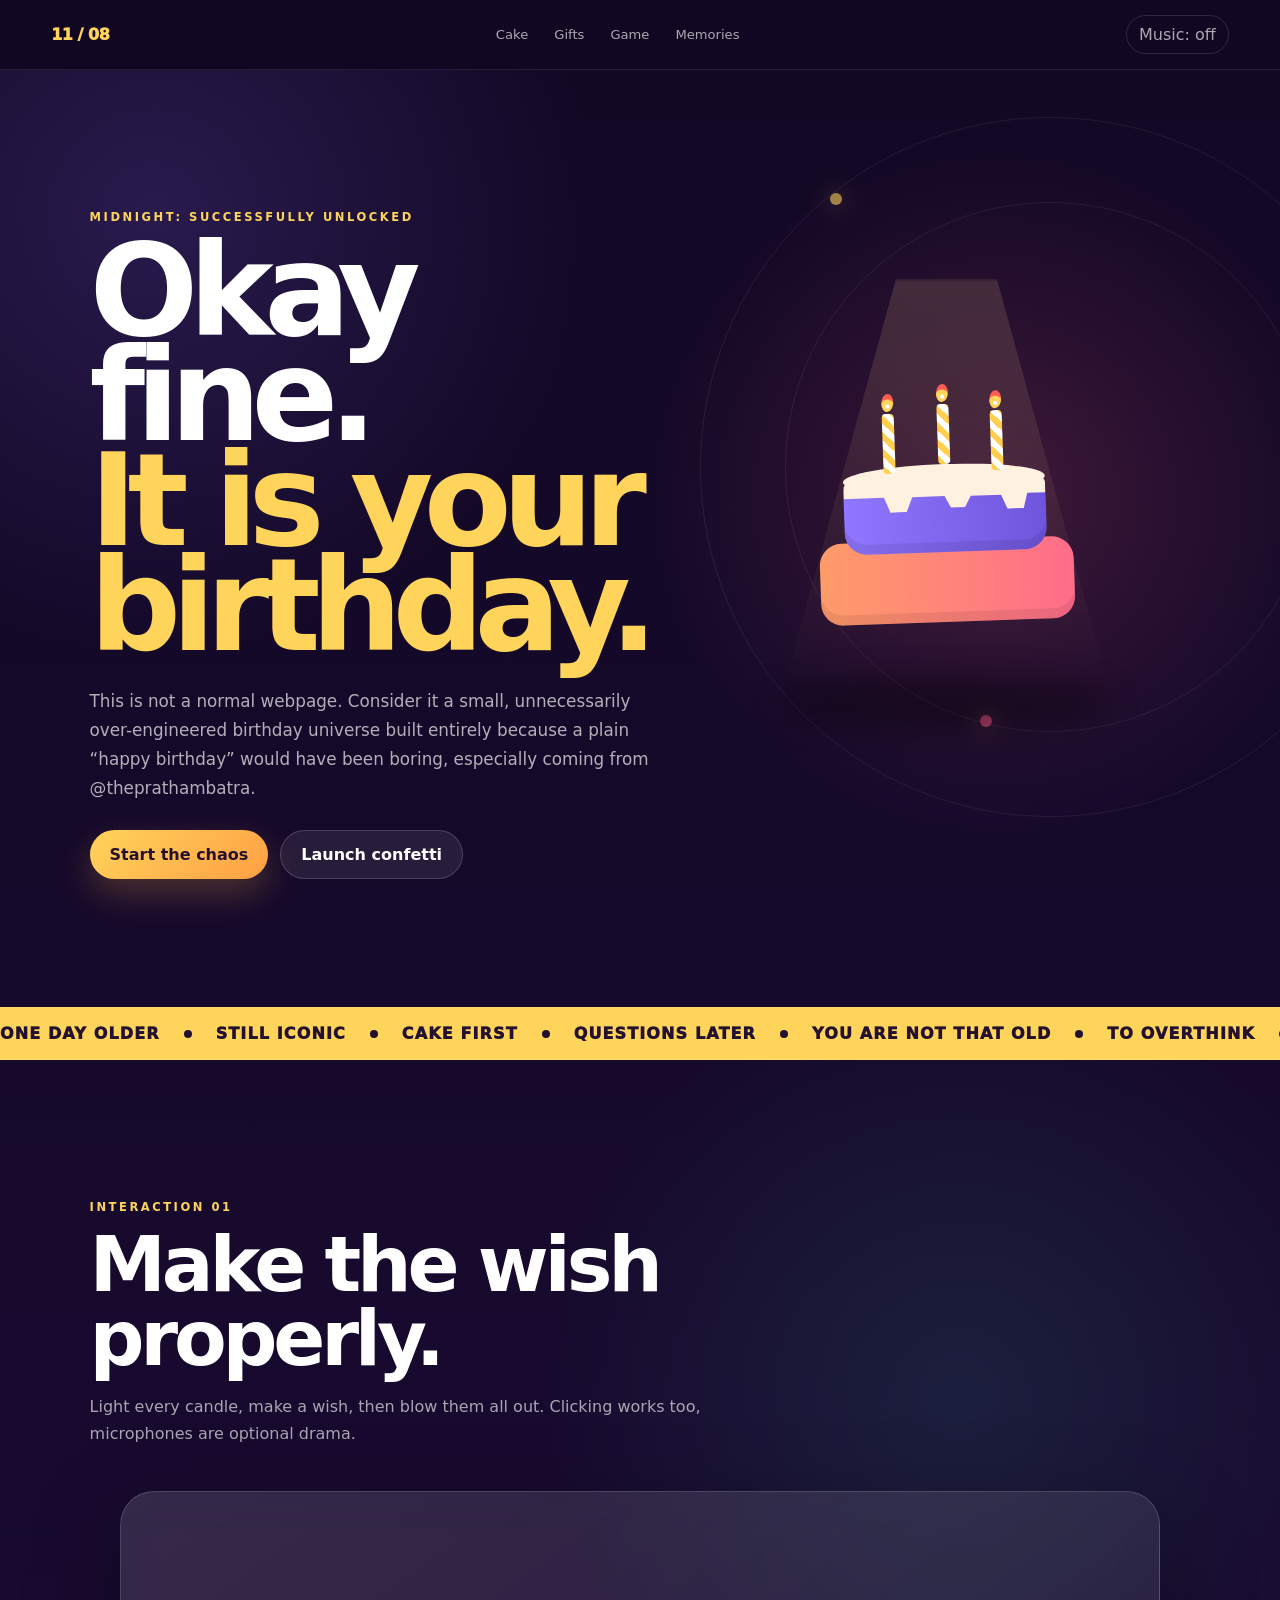
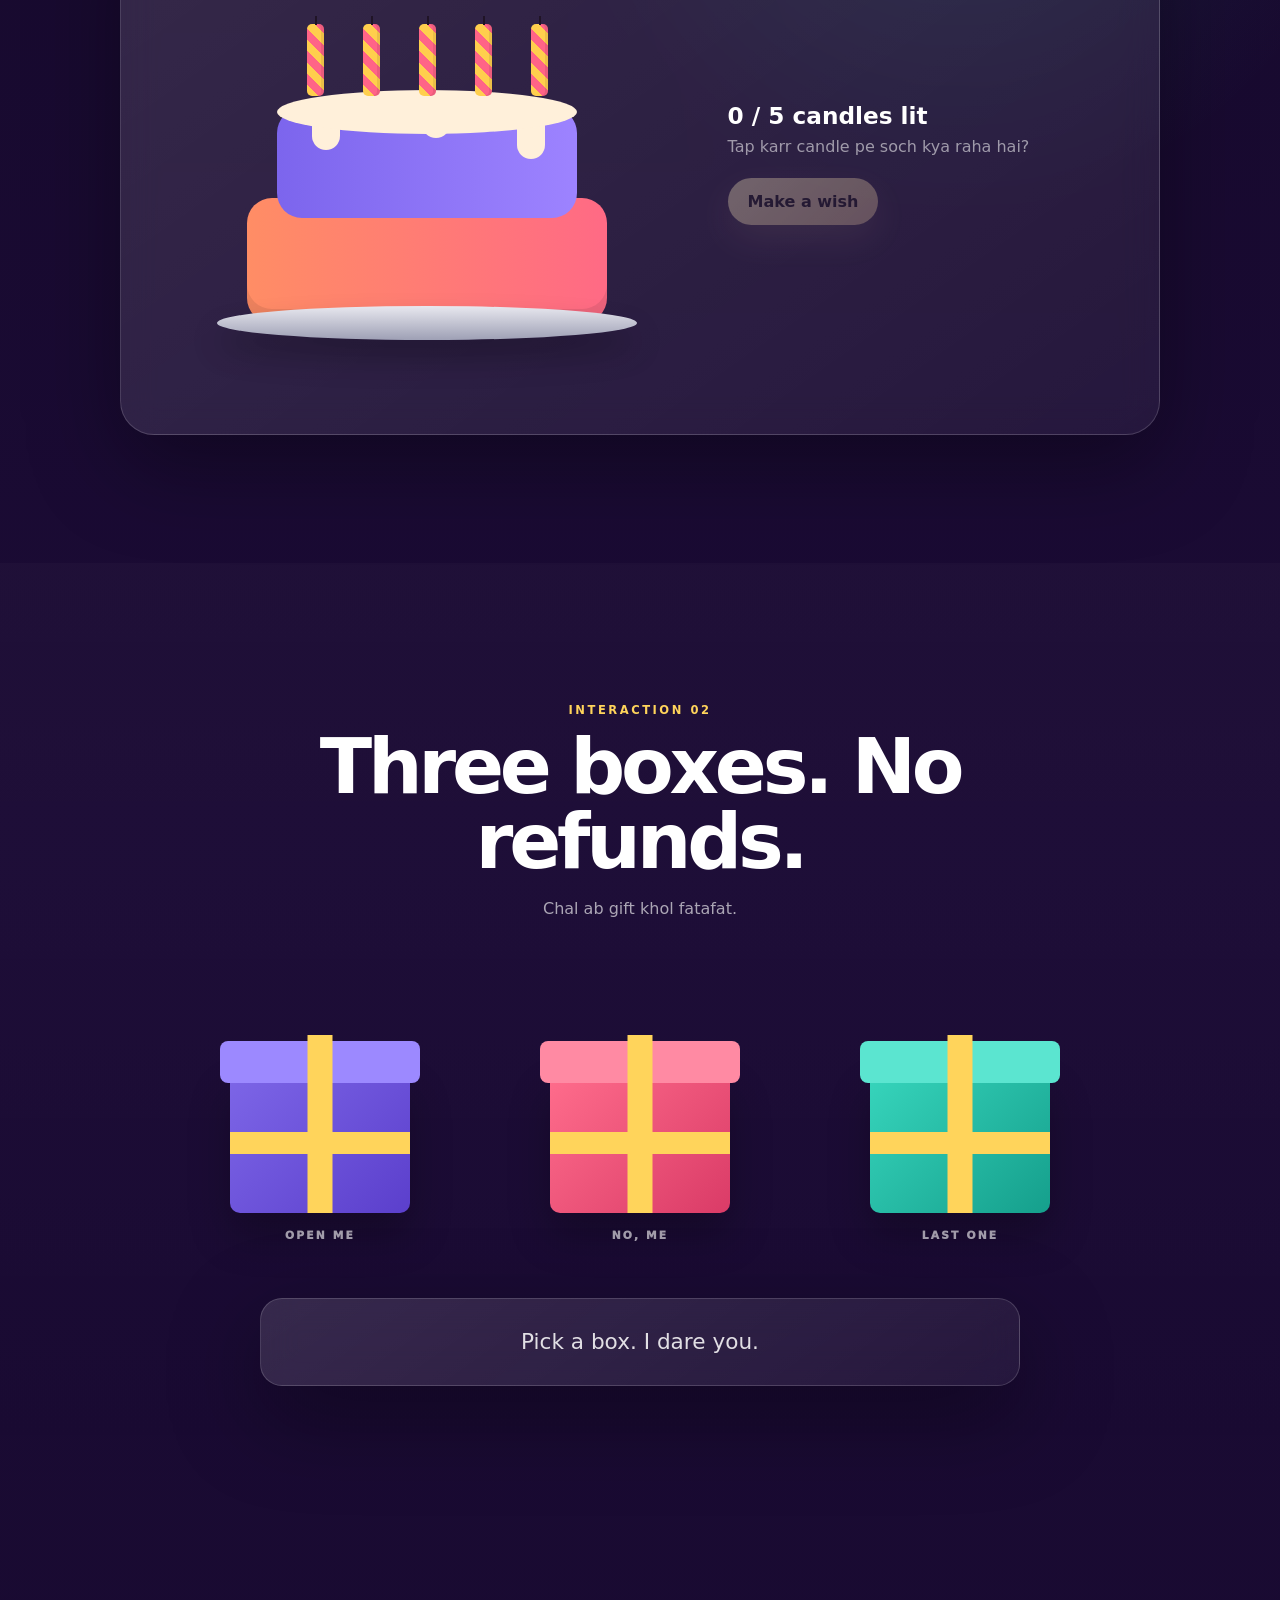
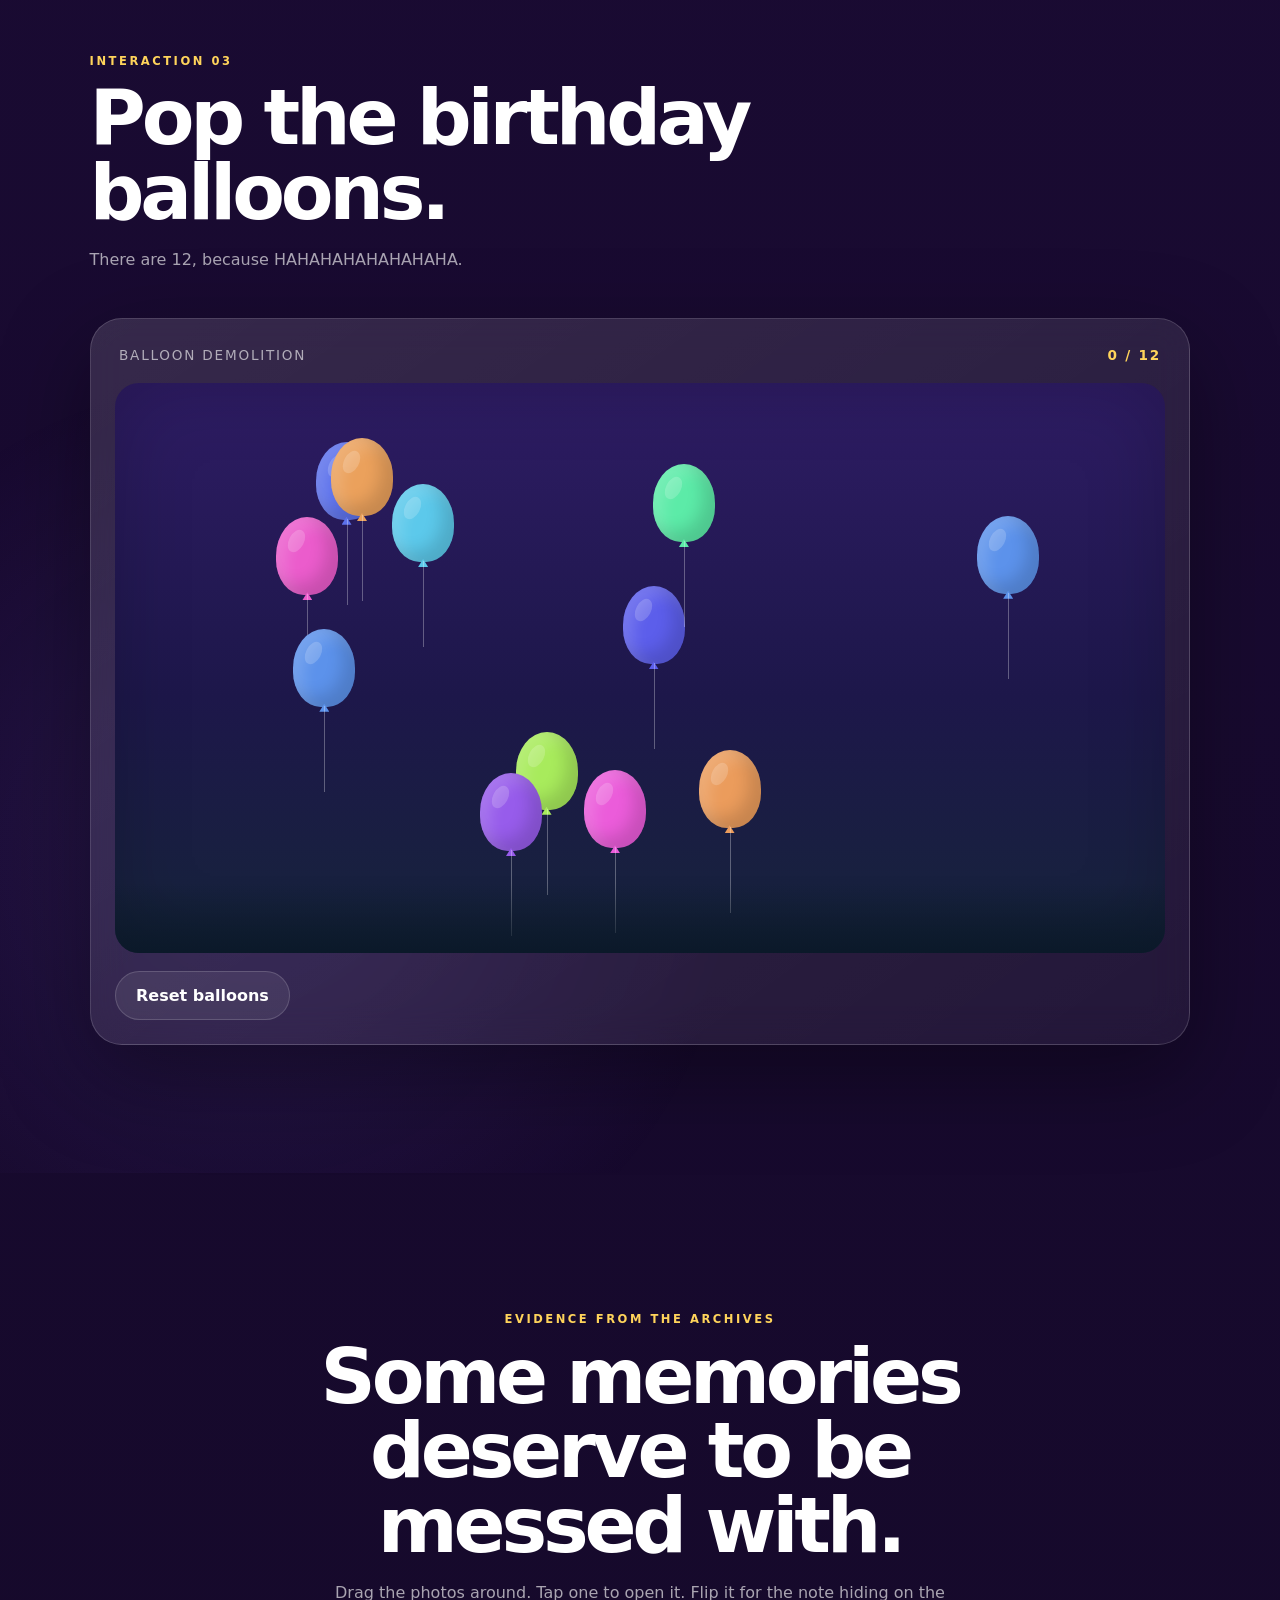
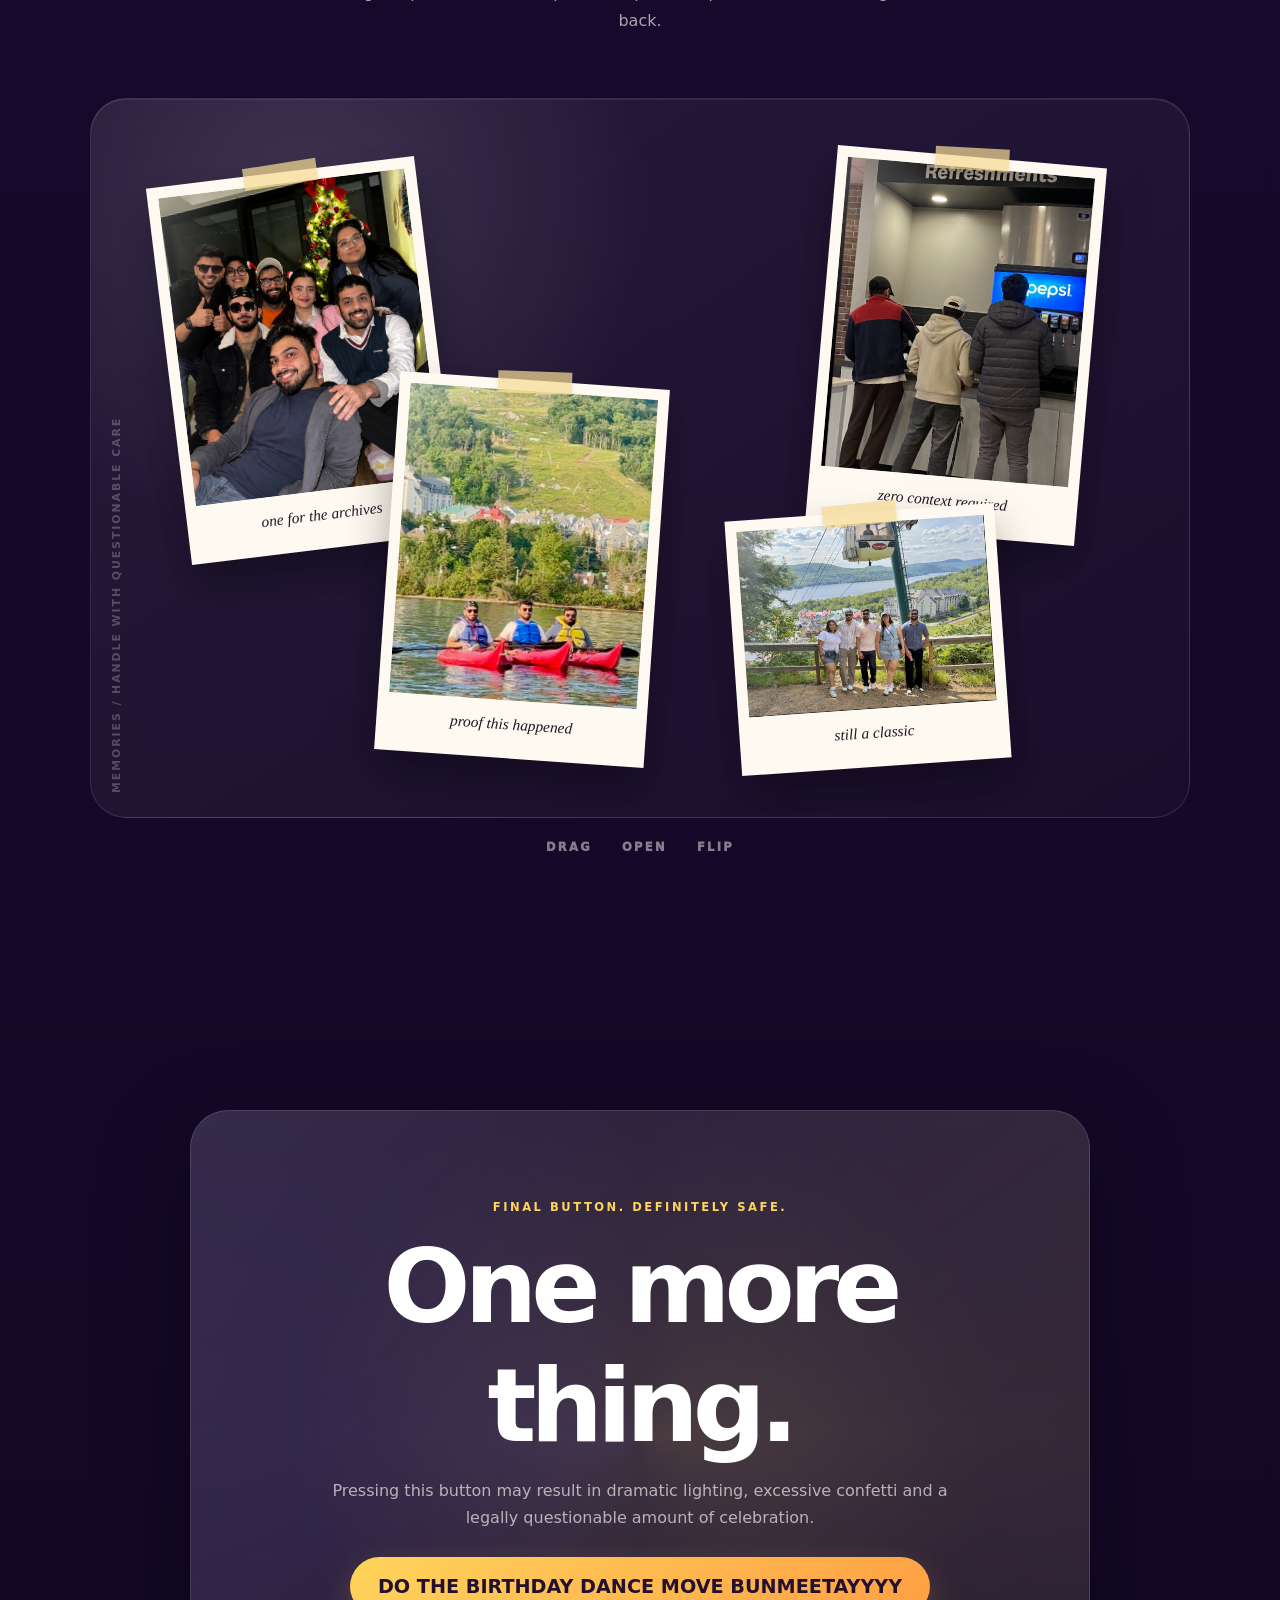
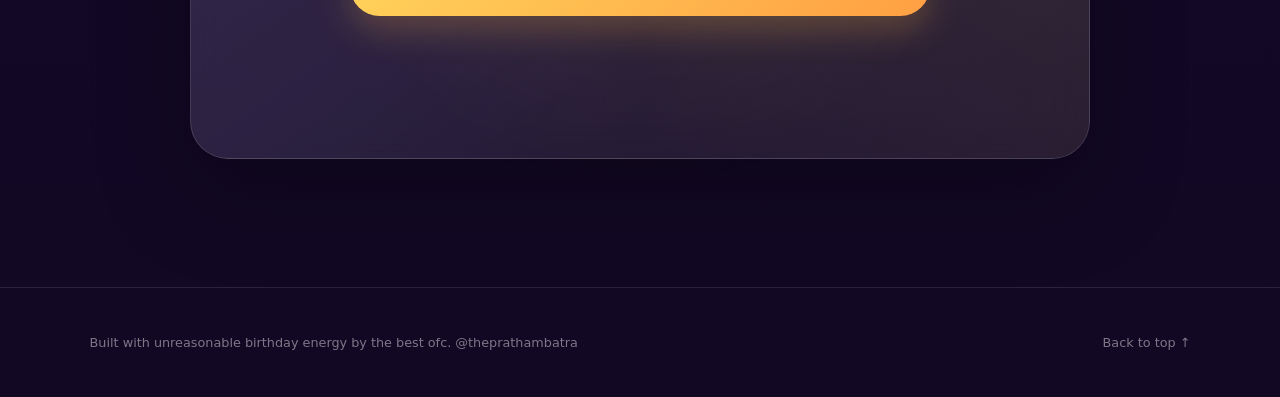
==== commit fac80057: "Update celebration.html" ====
--- a/celebration.html
+++ b/celebration.html
@@ -42,7 +42,7 @@
       <div class="hero-copy">
         <p class="eyebrow">MIDNIGHT: SUCCESSFULLY UNLOCKED</p>
         <h1>Okay fine.<br><span>It is your birthday.</span></h1>
-        <p class="hero-text">This is not a normal webpage. Consider it a small, unnecessarily over-engineered birthday universe built entirely because a plain “happy birthday” would have been boring.</p>
+        <p class="hero-text">This is not a normal webpage. Consider it a small, unnecessarily over-engineered birthday universe built entirely because a plain “happy birthday” would have been boring, especially coming from @theprathambatra.</p>
         <div class="hero-actions">
           <a class="button button--primary" href="#cake">Start the chaos</a>
           <button class="button button--secondary" id="heroConfettiButton" type="button">Launch confetti</button>
@@ -67,7 +67,7 @@
     <section class="marquee-strip" aria-label="Birthday marquee">
       <div class="marquee-track">
         <span>ONE DAY OLDER</span><i></i><span>STILL ICONIC</span><i></i><span>CAKE FIRST</span><i></i><span>QUESTIONS LATER</span><i></i>
-        <span>ONE DAY OLDER</span><i></i><span>STILL ICONIC</span><i></i><span>CAKE FIRST</span><i></i><span>QUESTIONS LATER</span><i></i>
+        <span>YOU ARE NOT THAT OLD</span><i></i><span>TO OVERTHINK</span><i></i><span>WE ARE PROUD OF YOU</span><i></i><span>BUNMEETAYYYY</span><i></i>
       </div>
     </section>
 
@@ -75,7 +75,7 @@
       <div class="section-heading">
         <p class="eyebrow">INTERACTION 01</p>
         <h2>Make the wish properly.</h2>
-        <p>Light every candle, make a wish, then blow them all out. Clicking works too — microphones are optional drama.</p>
+        <p>Light every candle, make a wish, then blow them all out. Clicking works too, microphones are optional drama.</p>
       </div>
 
       <div class="interactive-cake-card glass-card">
@@ -95,7 +95,7 @@
         <div class="cake-controls">
           <div>
             <strong id="candleStatus">0 / 5 candles lit</strong>
-            <span>Tap each candle to light it.</span>
+            <span>Tap karr candle pe soch kya raha hai?</span>
           </div>
           <button class="button button--primary" id="wishButton" type="button" disabled>Make a wish</button>
         </div>
@@ -106,11 +106,11 @@
       <div class="section-heading section-heading--center">
         <p class="eyebrow">INTERACTION 02</p>
         <h2>Three boxes. No refunds.</h2>
-        <p>Open them in any order.</p>
+        <p>Chal ab gift khol fatafat.</p>
       </div>
 
       <div class="gift-grid">
-        <button class="reveal-gift" data-message="May this year bring you the kind of happiness that makes ordinary Tuesdays feel suspiciously good.">
+        <button class="reveal-gift" data-message="Aur laassuu fir bdayyy hein!!! I just want you to grow in whatever way you want the things to be achieved & i’ll be there cheer for you no matter what! Thing you can do this year: Dont think too much yaa; too young to be old bruh!! Just Chilll (salluu bhai ki trah) ~Shattsss">
           <span class="gift-lid"></span><span class="gift-box-body"></span><span class="gift-ribbon-v"></span><span class="gift-ribbon-h"></span>
           <span class="gift-label">OPEN ME</span>
         </button>
@@ -130,7 +130,7 @@
       <div class="section-heading">
         <p class="eyebrow">INTERACTION 03</p>
         <h2>Pop the birthday balloons.</h2>
-        <p>There are 12. The last one triggers something unnecessarily dramatic.</p>
+        <p>There are 12, because HAHAHAHAHAHAHAHA.</p>
       </div>
       <div class="balloon-game glass-card">
         <div class="game-topline"><span>Balloon demolition</span><strong id="popCounter">0 / 12</strong></div>
@@ -200,14 +200,14 @@
         <p class="eyebrow">FINAL BUTTON. DEFINITELY SAFE.</p>
         <h2>One more thing.</h2>
         <p>Pressing this button may result in dramatic lighting, excessive confetti and a legally questionable amount of celebration.</p>
-        <button class="button button--primary button--giant" id="finaleButton" type="button">DO THE BIRTHDAY THING</button>
+        <button class="button button--primary button--giant" id="finaleButton" type="button">DO THE BIRTHDAY DANCE MOVE BUNMEETAYYYY</button>
         <div class="finale-message" id="finaleMessage" aria-live="polite"></div>
       </div>
     </section>
   </main>
 
   <footer class="party-footer">
-    <span>Built with unreasonable birthday energy.</span>
+    <span>Built with unreasonable birthday energy by the best ofc. @theprathambatra</span>
     <a href="#top">Back to top ↑</a>
   </footer>
 
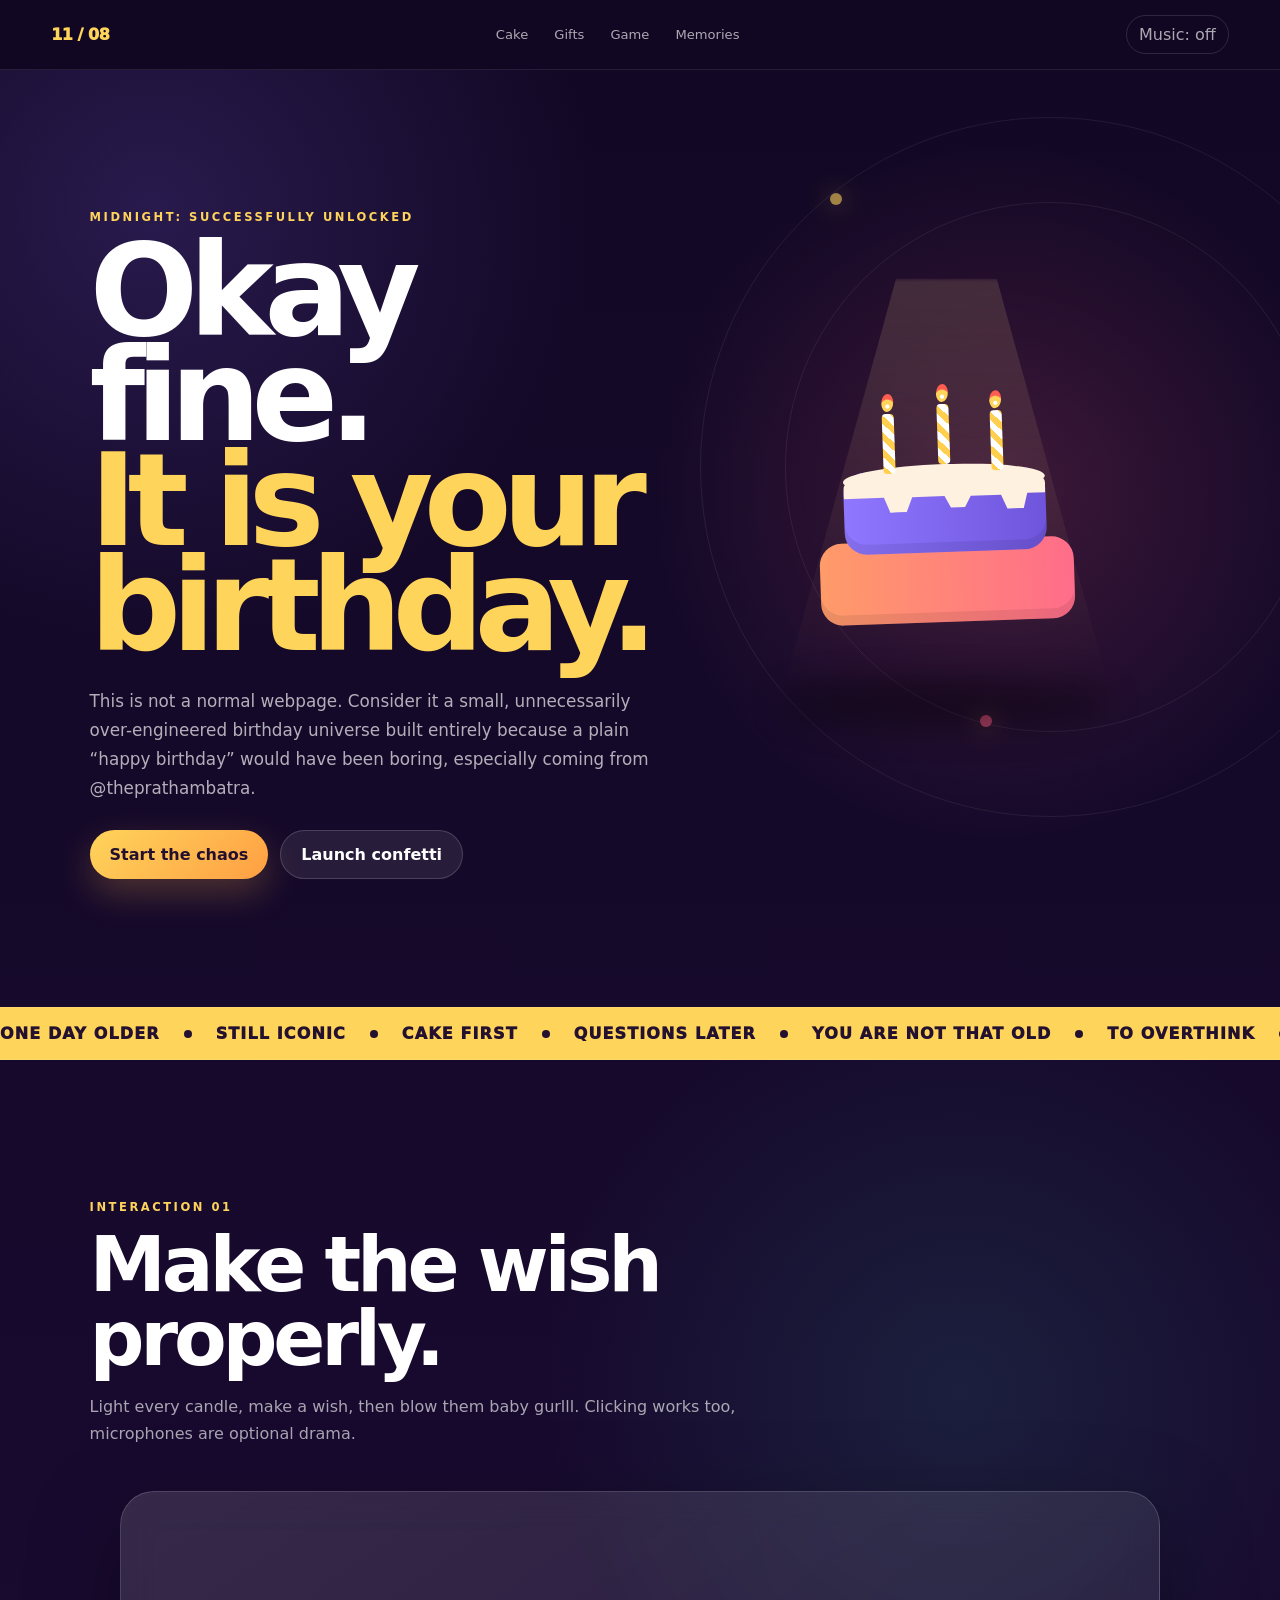
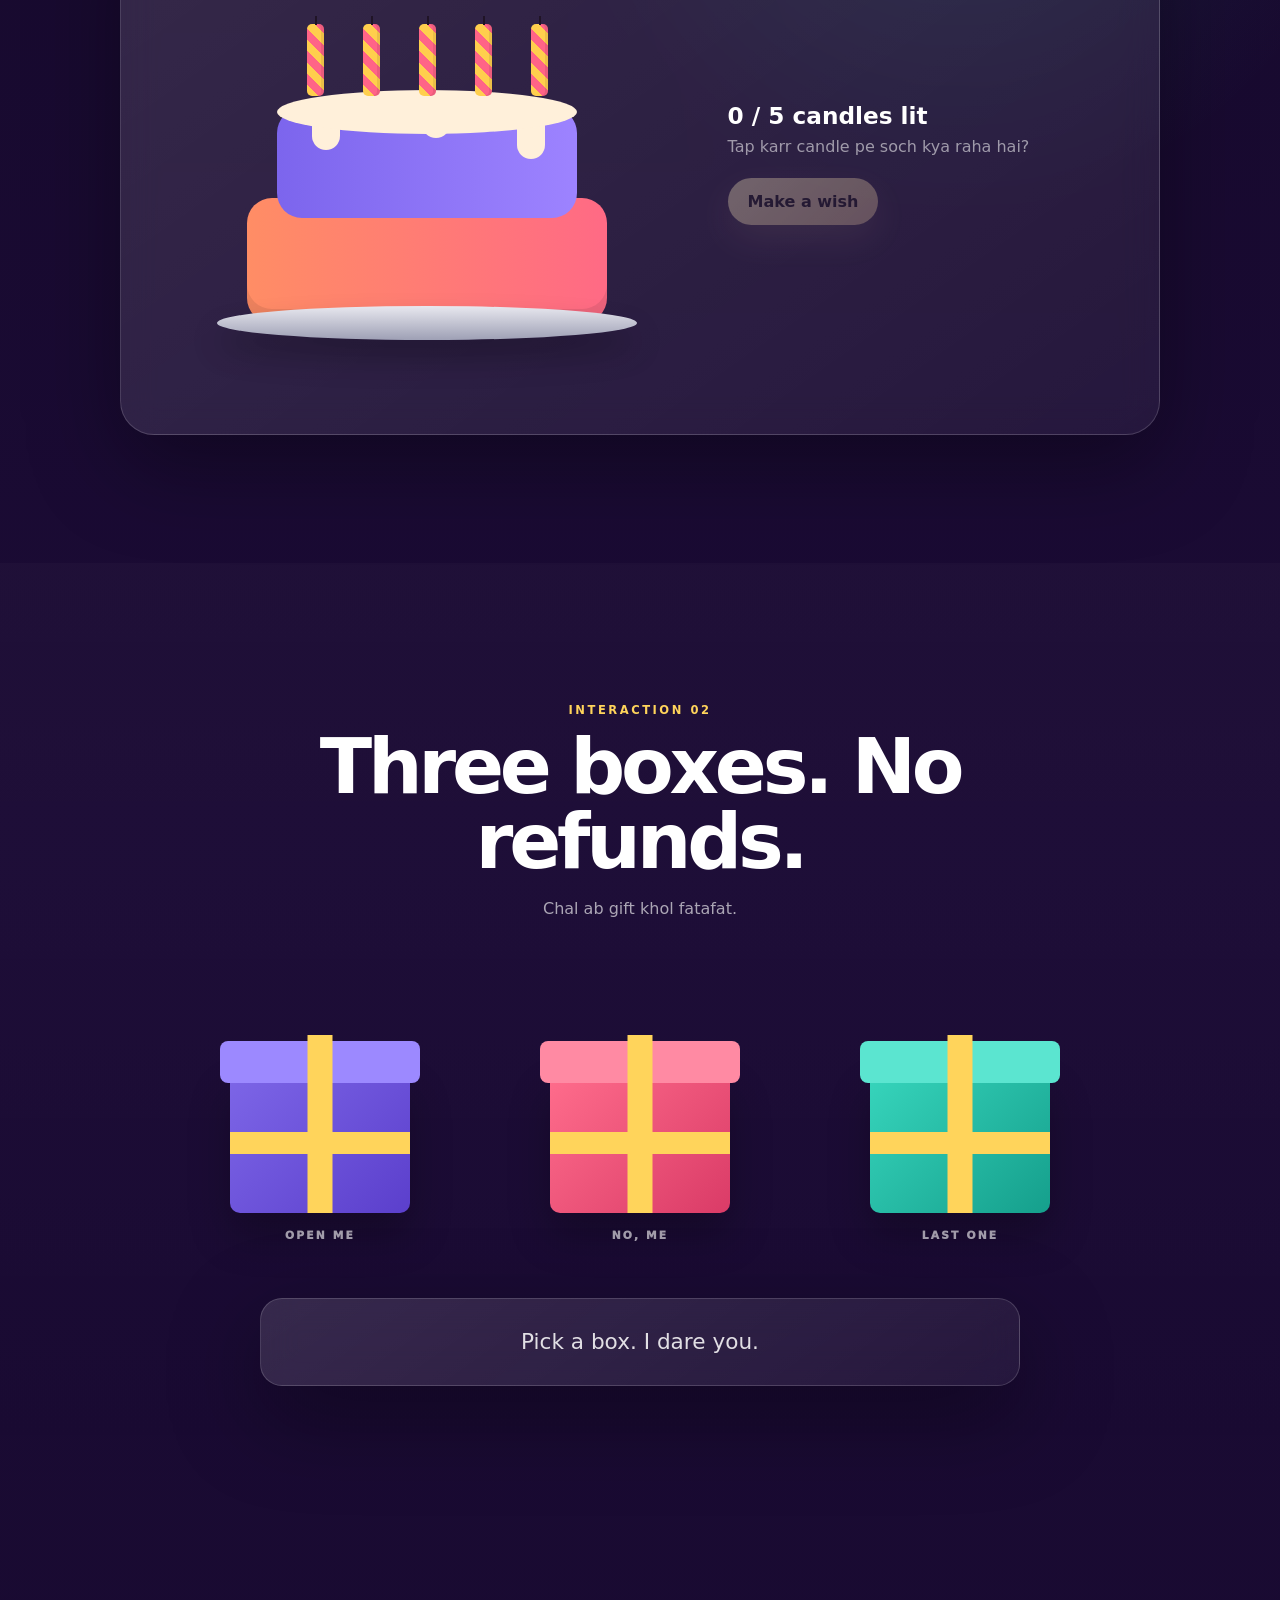
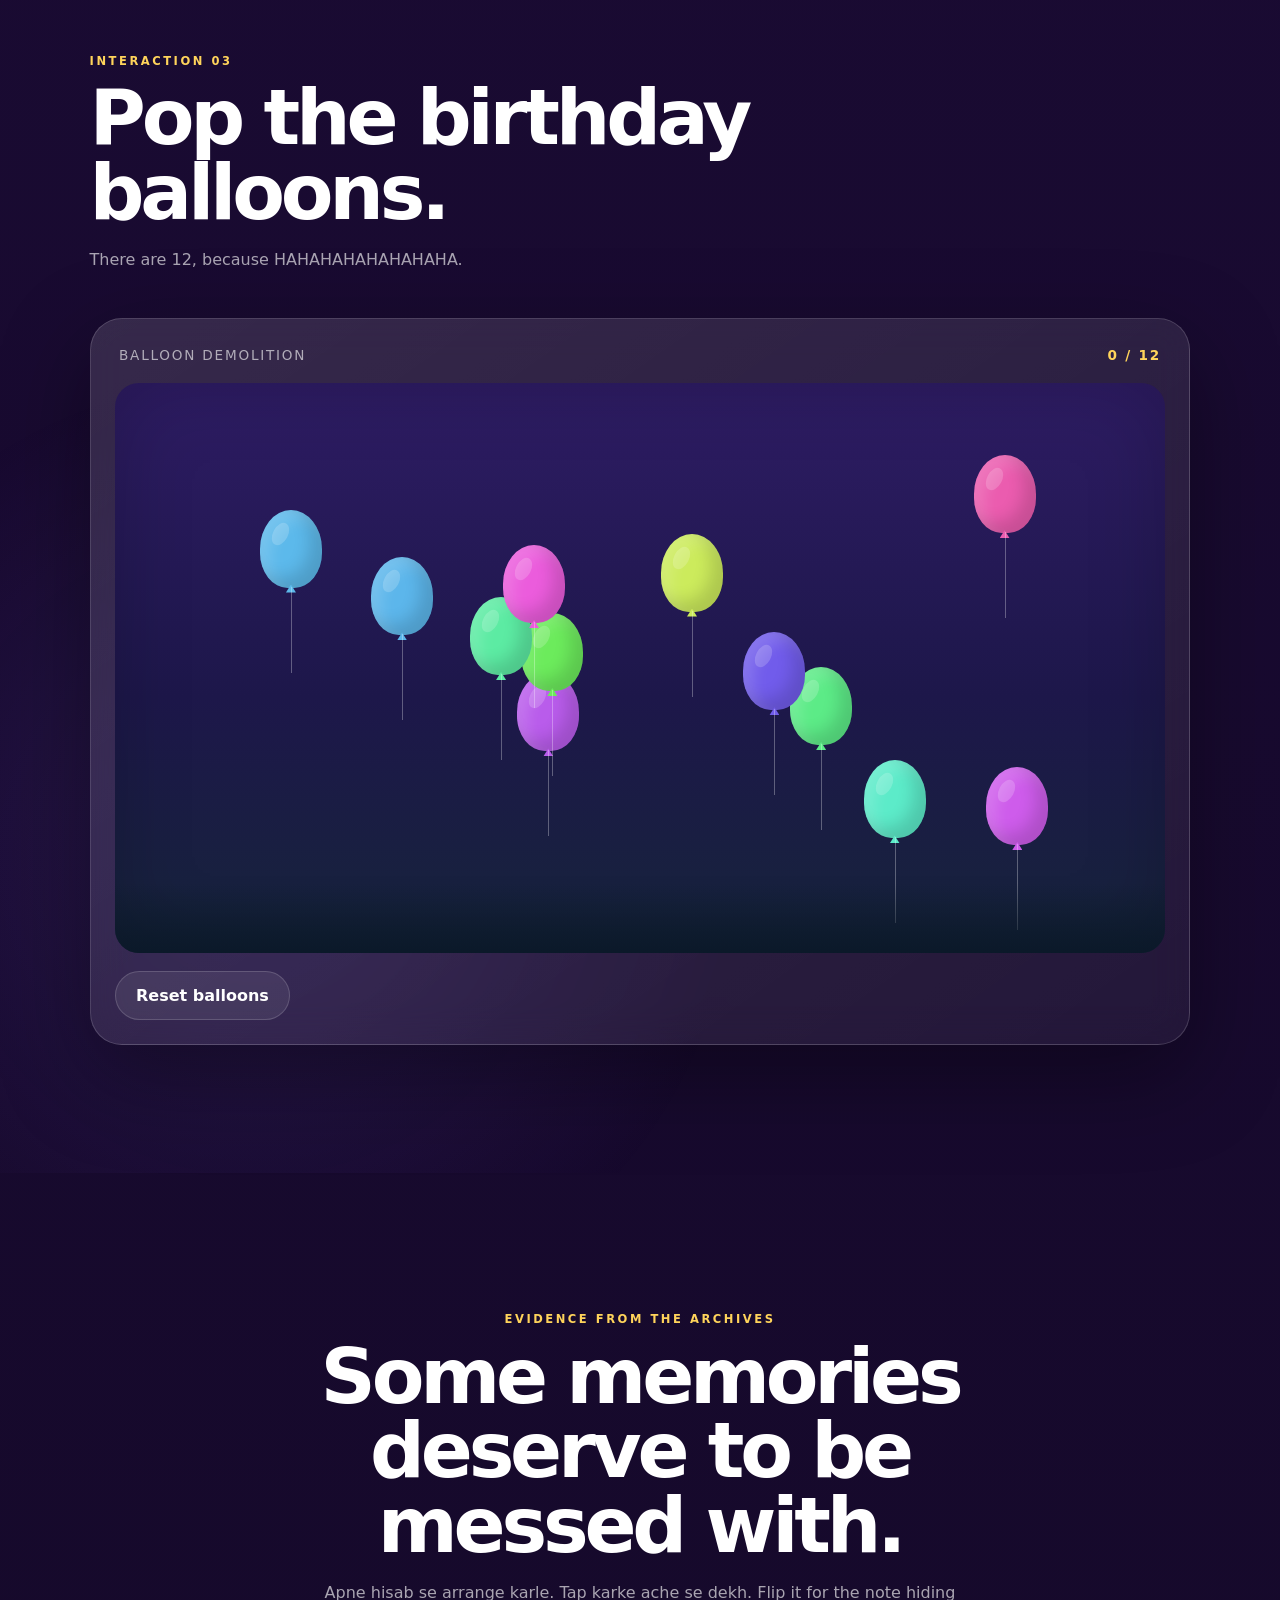
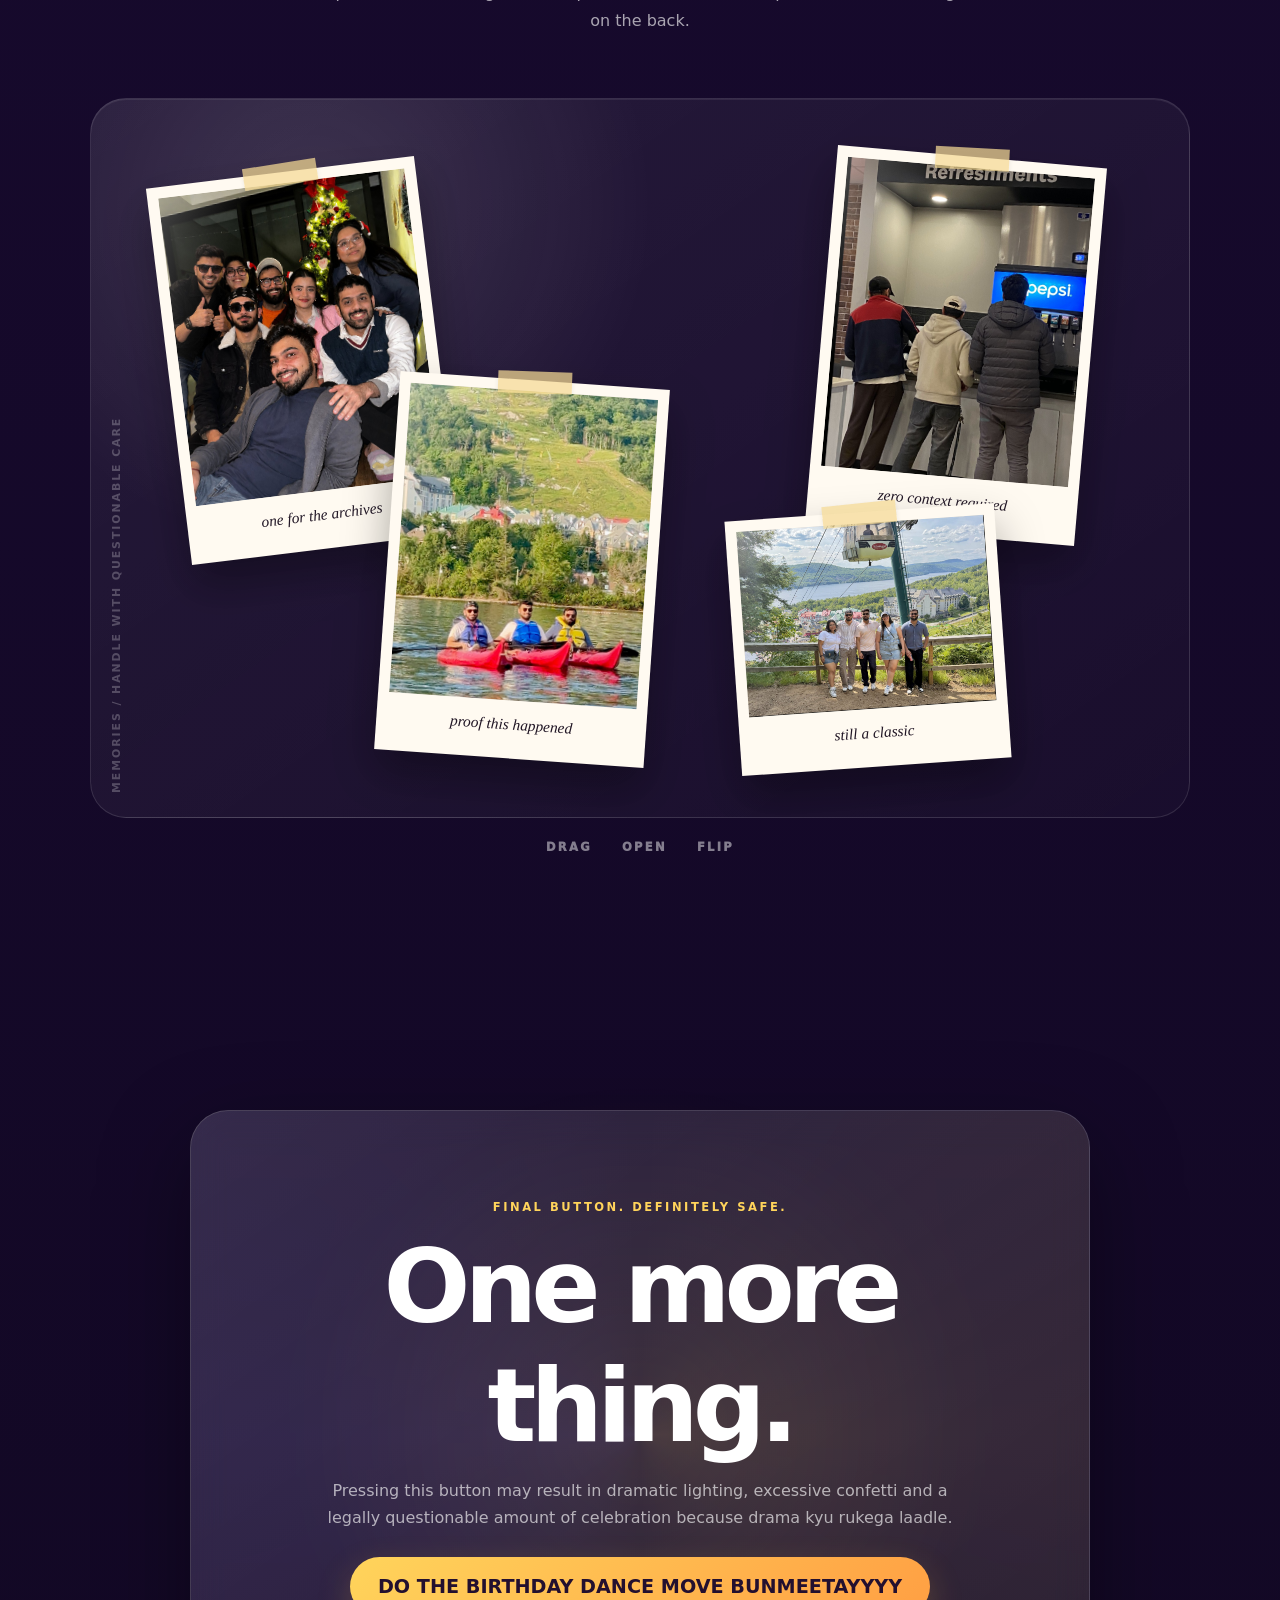
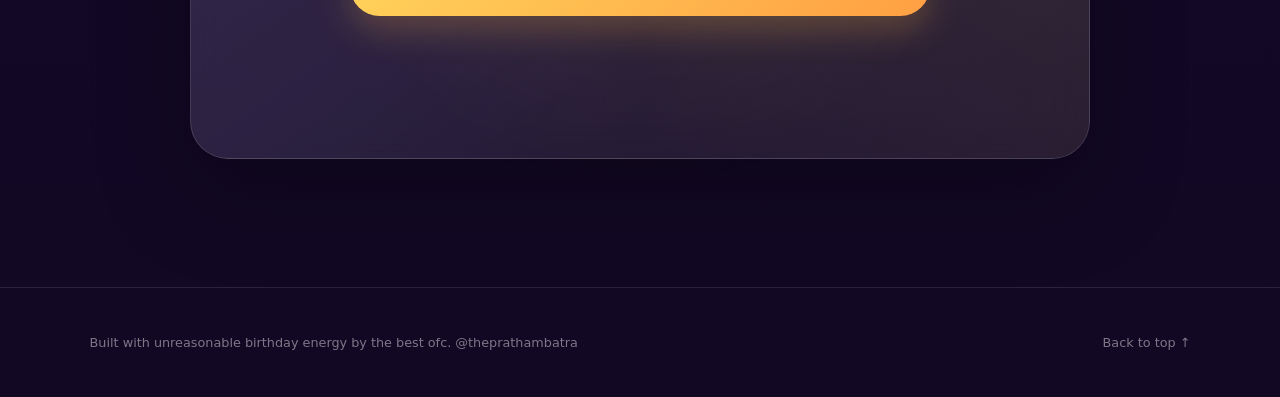
==== commit 91919a59: "Update celebration.html" ====
--- a/celebration.html
+++ b/celebration.html
@@ -75,7 +75,7 @@
       <div class="section-heading">
         <p class="eyebrow">INTERACTION 01</p>
         <h2>Make the wish properly.</h2>
-        <p>Light every candle, make a wish, then blow them all out. Clicking works too, microphones are optional drama.</p>
+        <p>Light every candle, make a wish, then blow them baby gurlll. Clicking works too, microphones are optional drama.</p>
       </div>
 
       <div class="interactive-cake-card glass-card">
@@ -143,17 +143,17 @@
       <div class="section-heading section-heading--center">
         <p class="eyebrow">EVIDENCE FROM THE ARCHIVES</p>
         <h2>Some memories deserve to be messed with.</h2>
-        <p>Drag the photos around. Tap one to open it. Flip it for the note hiding on the back.</p>
+        <p>Apne hisab se arrange karle. Tap karke ache se dekh. Flip it for the note hiding on the back.</p>
       </div>
 
       <div class="memory-desk" id="memoryDesk" aria-label="Interactive photo memories">
-        <button class="memory-card memory-card--1" type="button" data-photo="images/photo1_final.jpg" data-caption="one for the archives" data-note="Some pictures are too good to ever leave the camera roll.">
+        <button class="memory-card memory-card--1" type="button" data-photo="images/photo1_final.jpg" data-caption="one for the archives" data-note="The one with everyone together <3.">
           <span class="memory-tape"></span>
           <span class="memory-image-wrap"><img src="images/photo1_final.jpg" alt="Birthday memory with friends" loading="lazy"></span>
           <span class="memory-caption">one for the archives</span>
         </button>
 
-        <button class="memory-card memory-card--2" type="button" data-photo="images/photo2_final.jpg" data-caption="zero context required" data-note="No explanation. No defence. Just evidence.">
+        <button class="memory-card memory-card--2" type="button" data-photo="images/photo2_final.jpg" data-caption="zero context required" data-note="No explanation. Just the three of us chilling.">
           <span class="memory-tape"></span>
           <span class="memory-image-wrap"><img src="images/photo2_final.jpg" alt="Funny memory with friends" loading="lazy"></span>
           <span class="memory-caption">zero context required</span>
@@ -165,7 +165,7 @@
           <span class="memory-caption">proof this happened</span>
         </button>
 
-        <button class="memory-card memory-card--4" type="button" data-photo="images/photo4_final.jpg" data-caption="still a classic" data-note="Keep collecting days that end up looking like this.">
+        <button class="memory-card memory-card--4" type="button" data-photo="images/photo4_final.jpg" data-caption="still a classic" data-note="Keep collecting days that end up looking like this but this time including pratham as well hehe.">
           <span class="memory-tape"></span>
           <span class="memory-image-wrap"><img src="images/photo4_final.jpg" alt="Outdoor group memory" loading="lazy"></span>
           <span class="memory-caption">still a classic</span>
@@ -199,7 +199,7 @@
       <div class="finale-card glass-card">
         <p class="eyebrow">FINAL BUTTON. DEFINITELY SAFE.</p>
         <h2>One more thing.</h2>
-        <p>Pressing this button may result in dramatic lighting, excessive confetti and a legally questionable amount of celebration.</p>
+        <p>Pressing this button may result in dramatic lighting, excessive confetti and a legally questionable amount of celebration because drama kyu rukega laadle.</p>
         <button class="button button--primary button--giant" id="finaleButton" type="button">DO THE BIRTHDAY DANCE MOVE BUNMEETAYYYY</button>
         <div class="finale-message" id="finaleMessage" aria-live="polite"></div>
       </div>
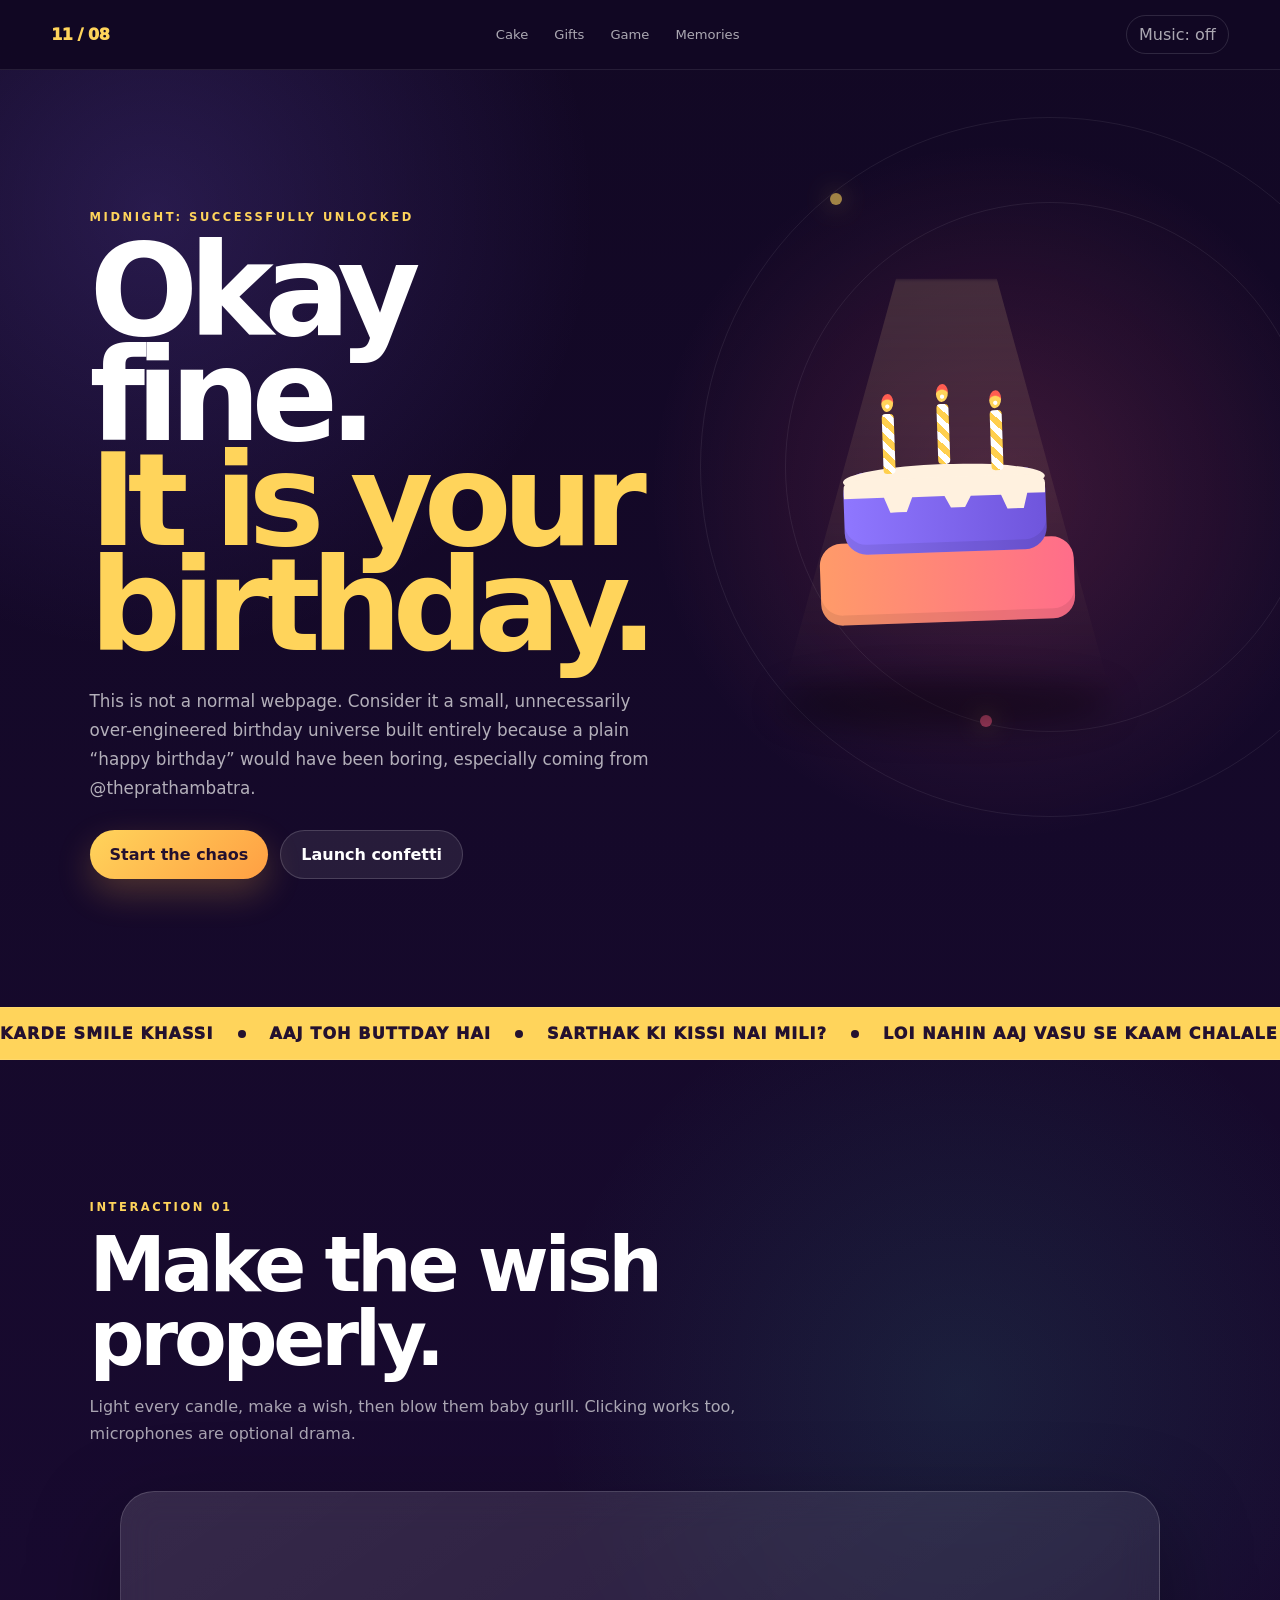
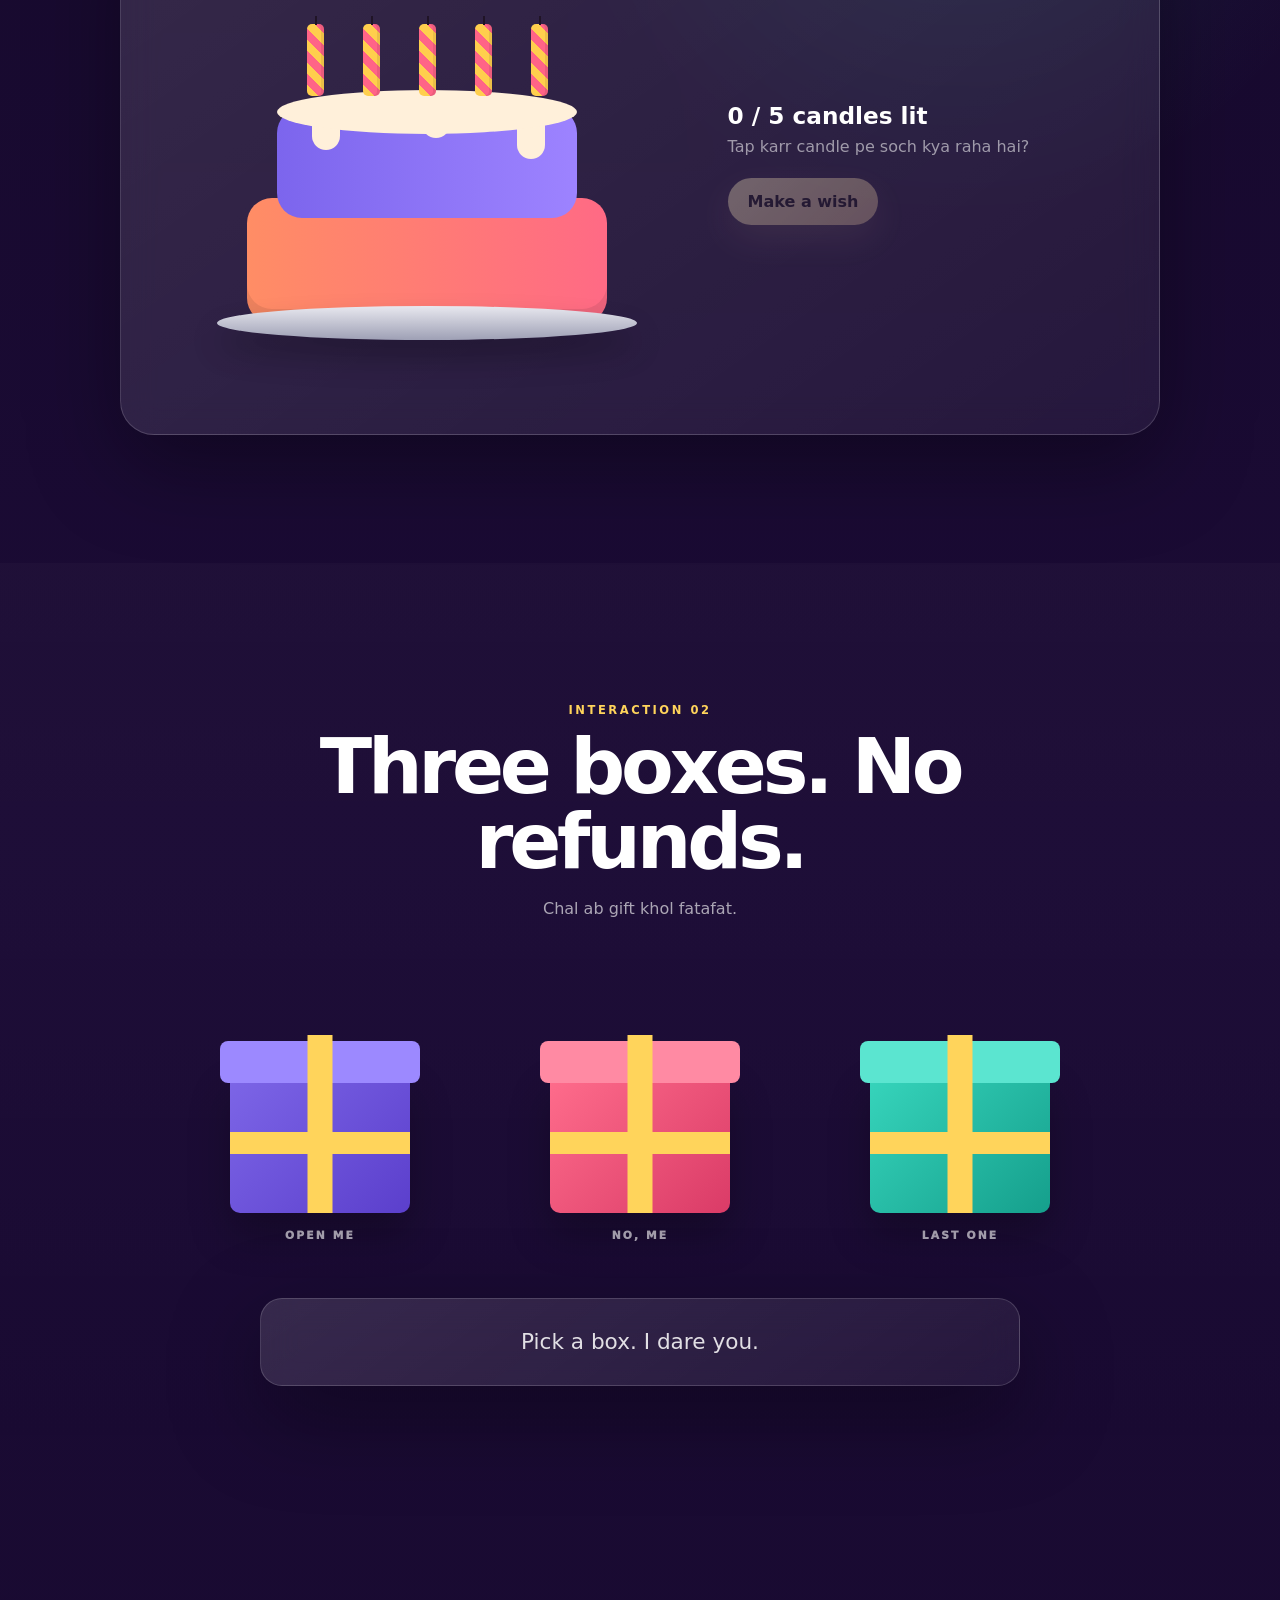
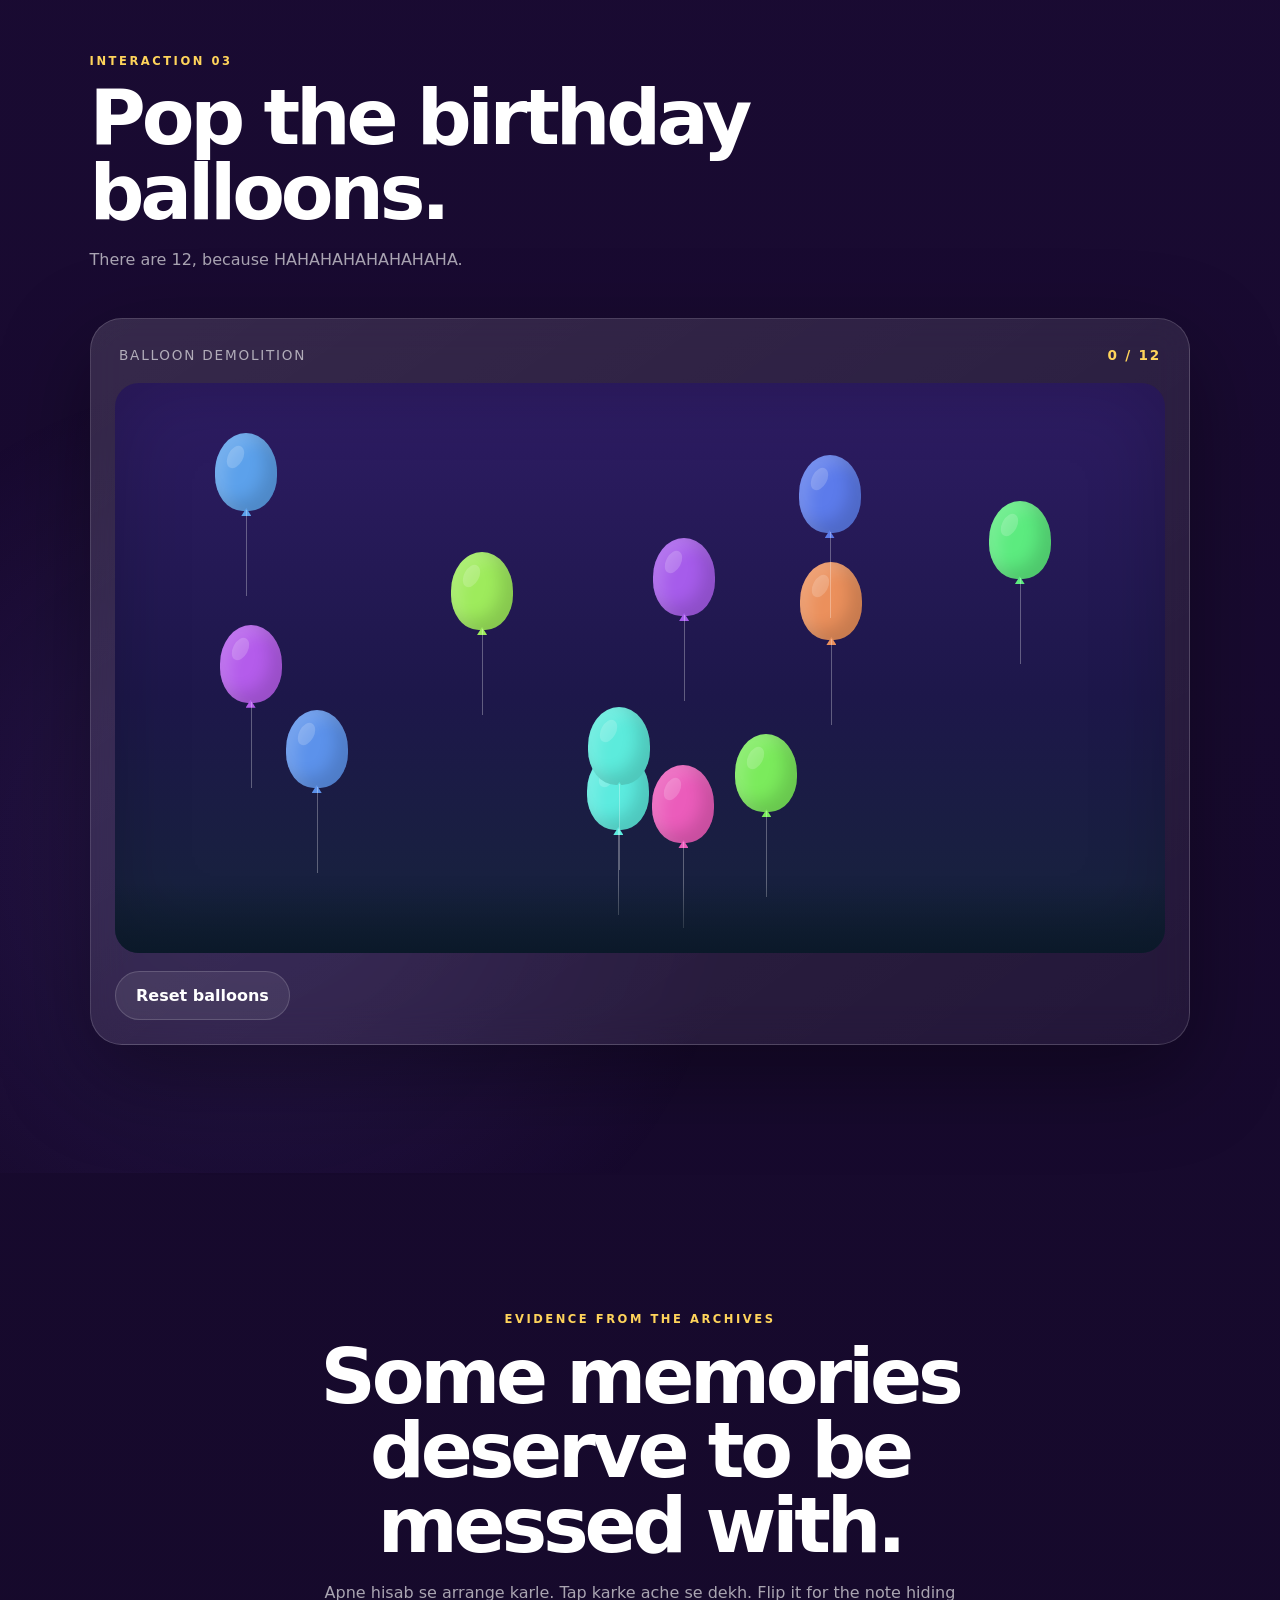
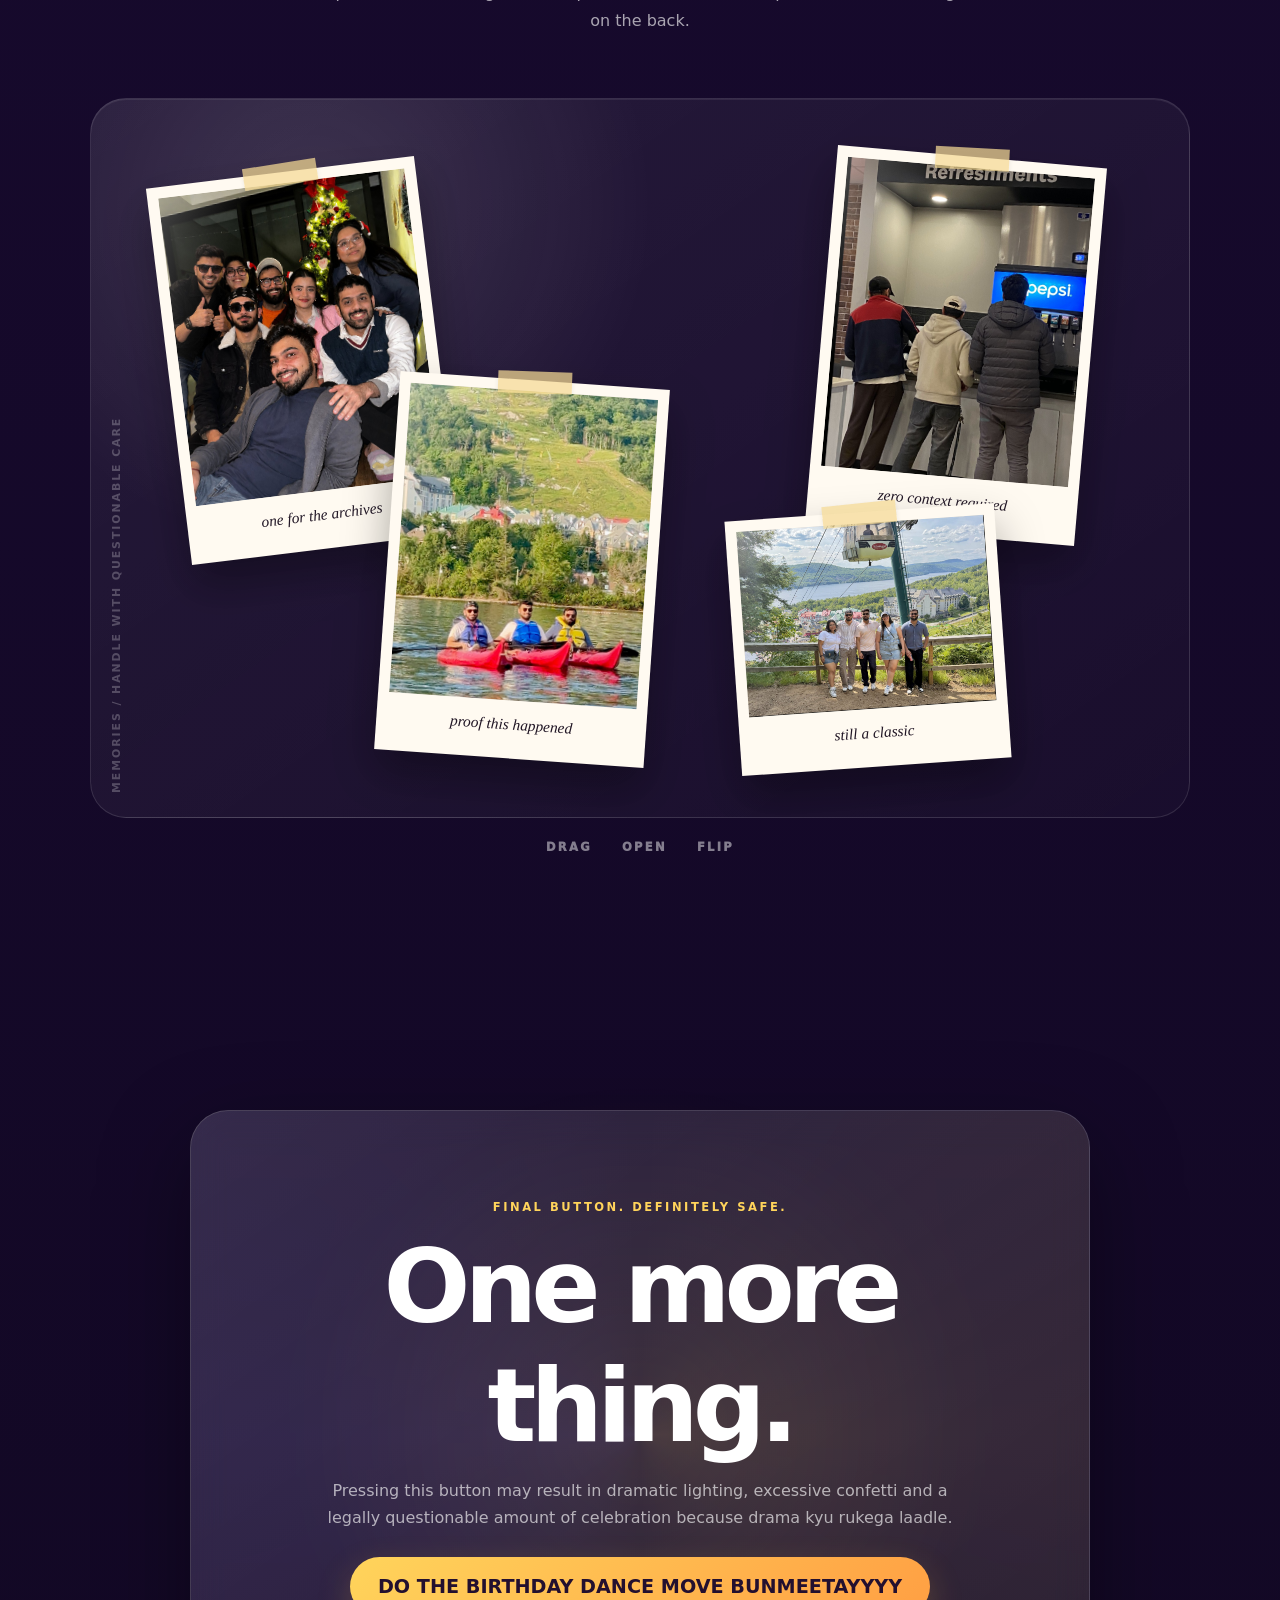
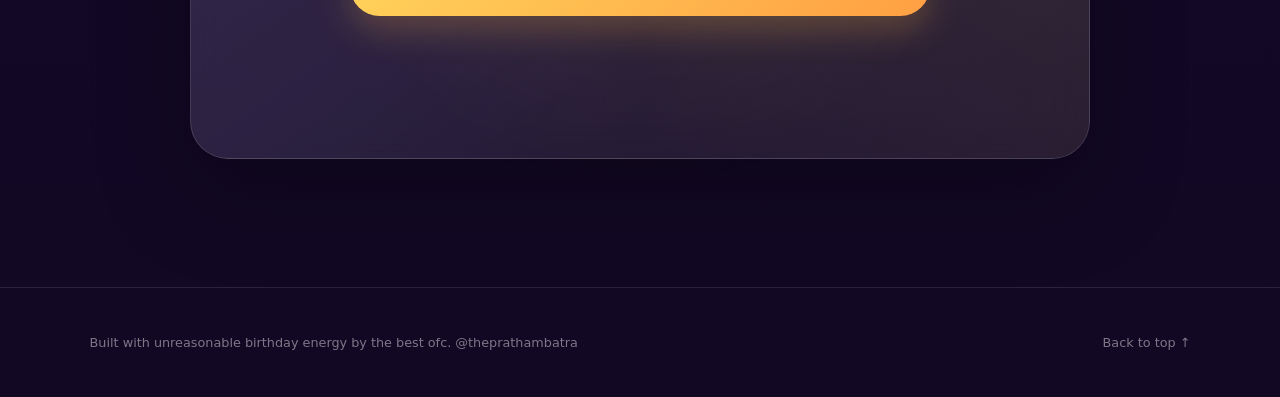
==== commit d23f5eca: "Update celebration.html" ====
--- a/celebration.html
+++ b/celebration.html
@@ -66,7 +66,7 @@
 
     <section class="marquee-strip" aria-label="Birthday marquee">
       <div class="marquee-track">
-        <span>ONE DAY OLDER</span><i></i><span>STILL ICONIC</span><i></i><span>CAKE FIRST</span><i></i><span>QUESTIONS LATER</span><i></i>
+        <span>KARDE SMILE KHASSI</span><i></i><span>AAJ TOH BUTTDAY HAI</span><i></i><span>SARTHAK KI KISSI NAI MILI?</span><i></i><span>LOI NAHIN AAJ VASU SE KAAM CHALALE</span><i></i>
         <span>YOU ARE NOT THAT OLD</span><i></i><span>TO OVERTHINK</span><i></i><span>WE ARE PROUD OF YOU</span><i></i><span>BUNMEETAYYYY</span><i></i>
       </div>
     </section>
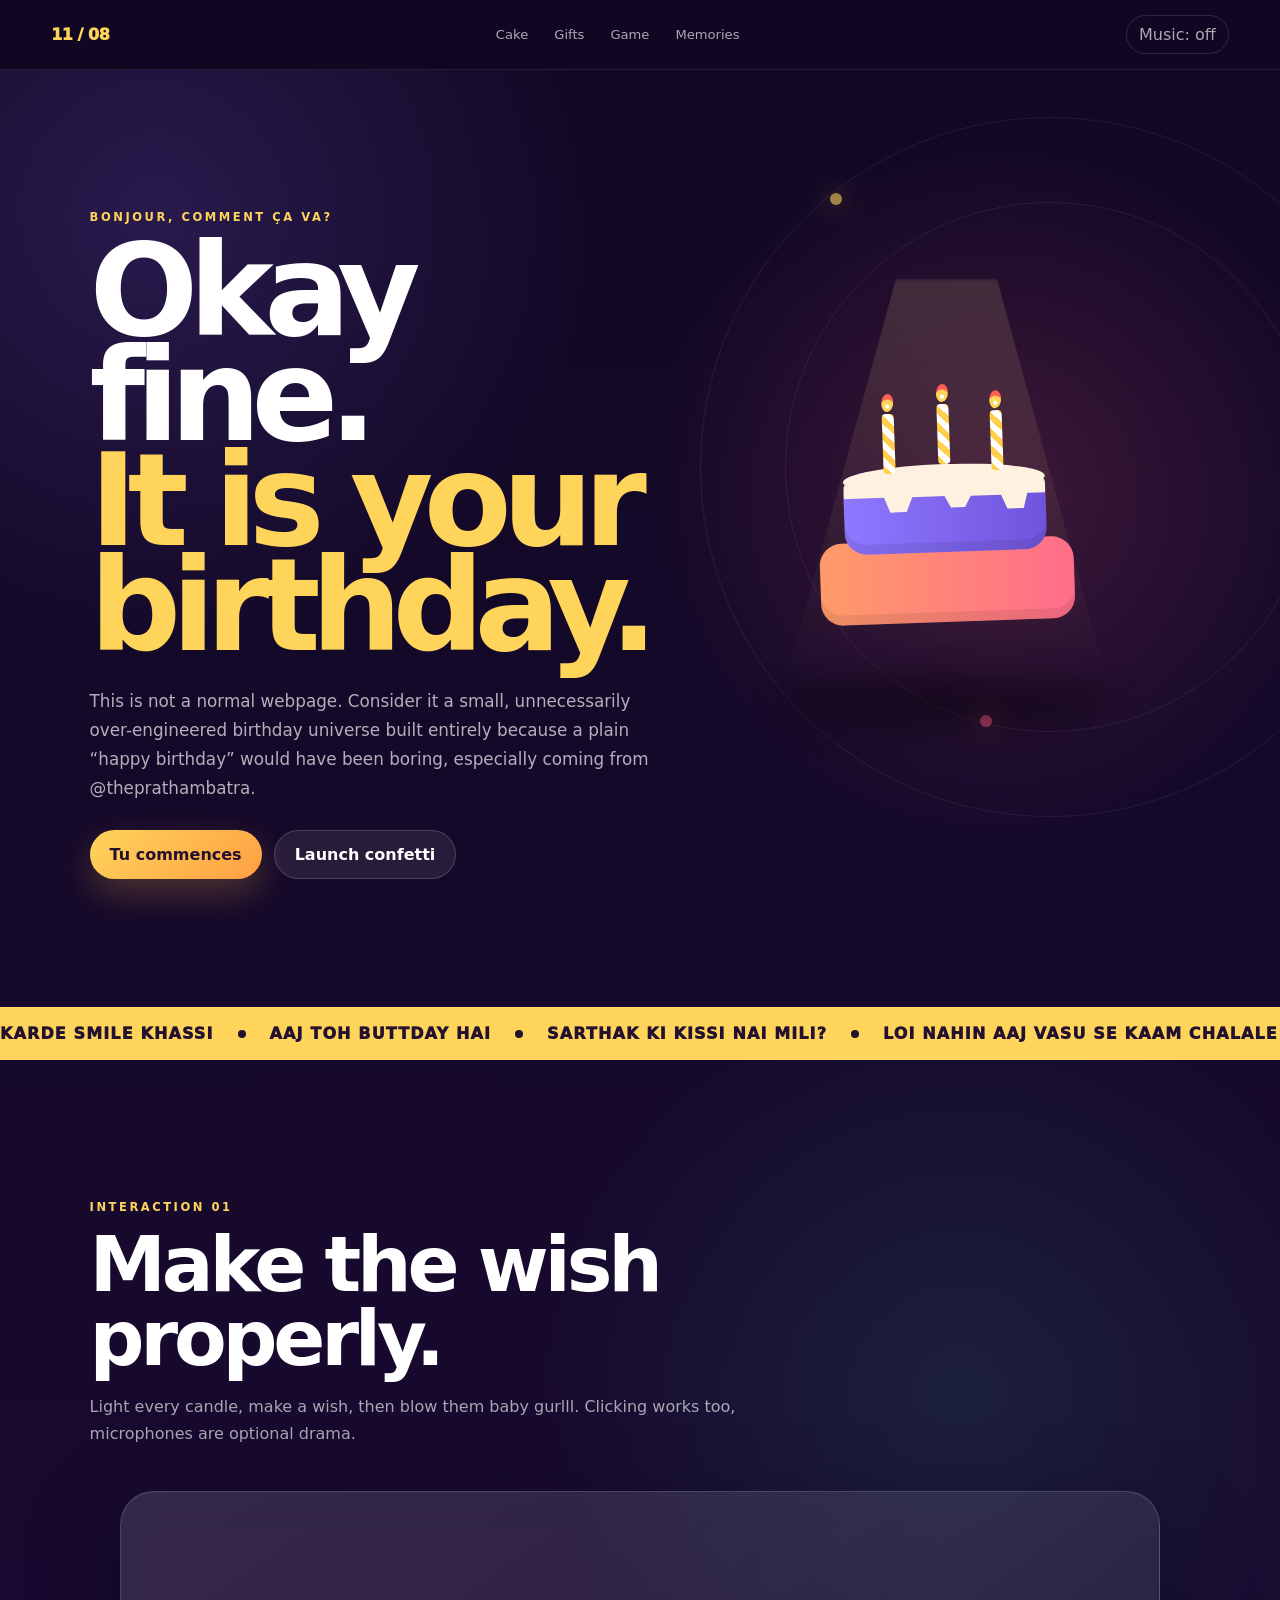
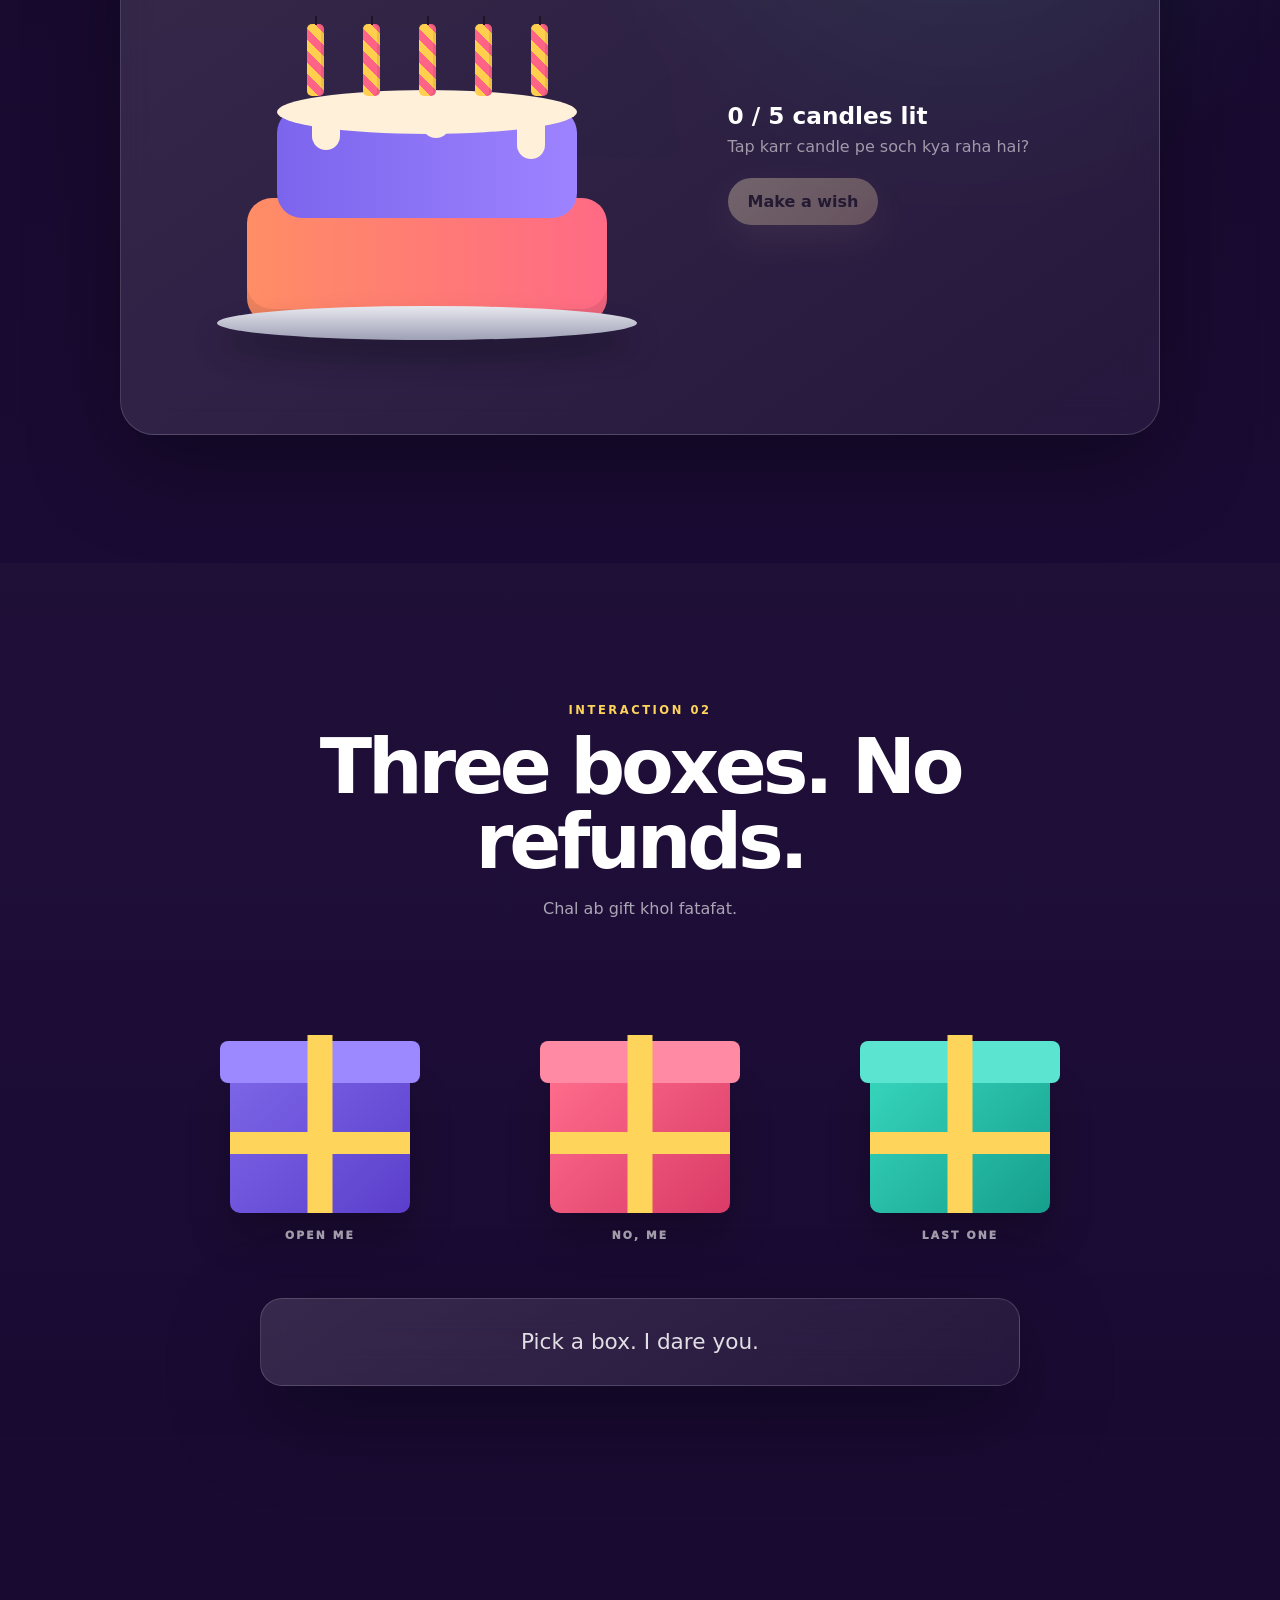
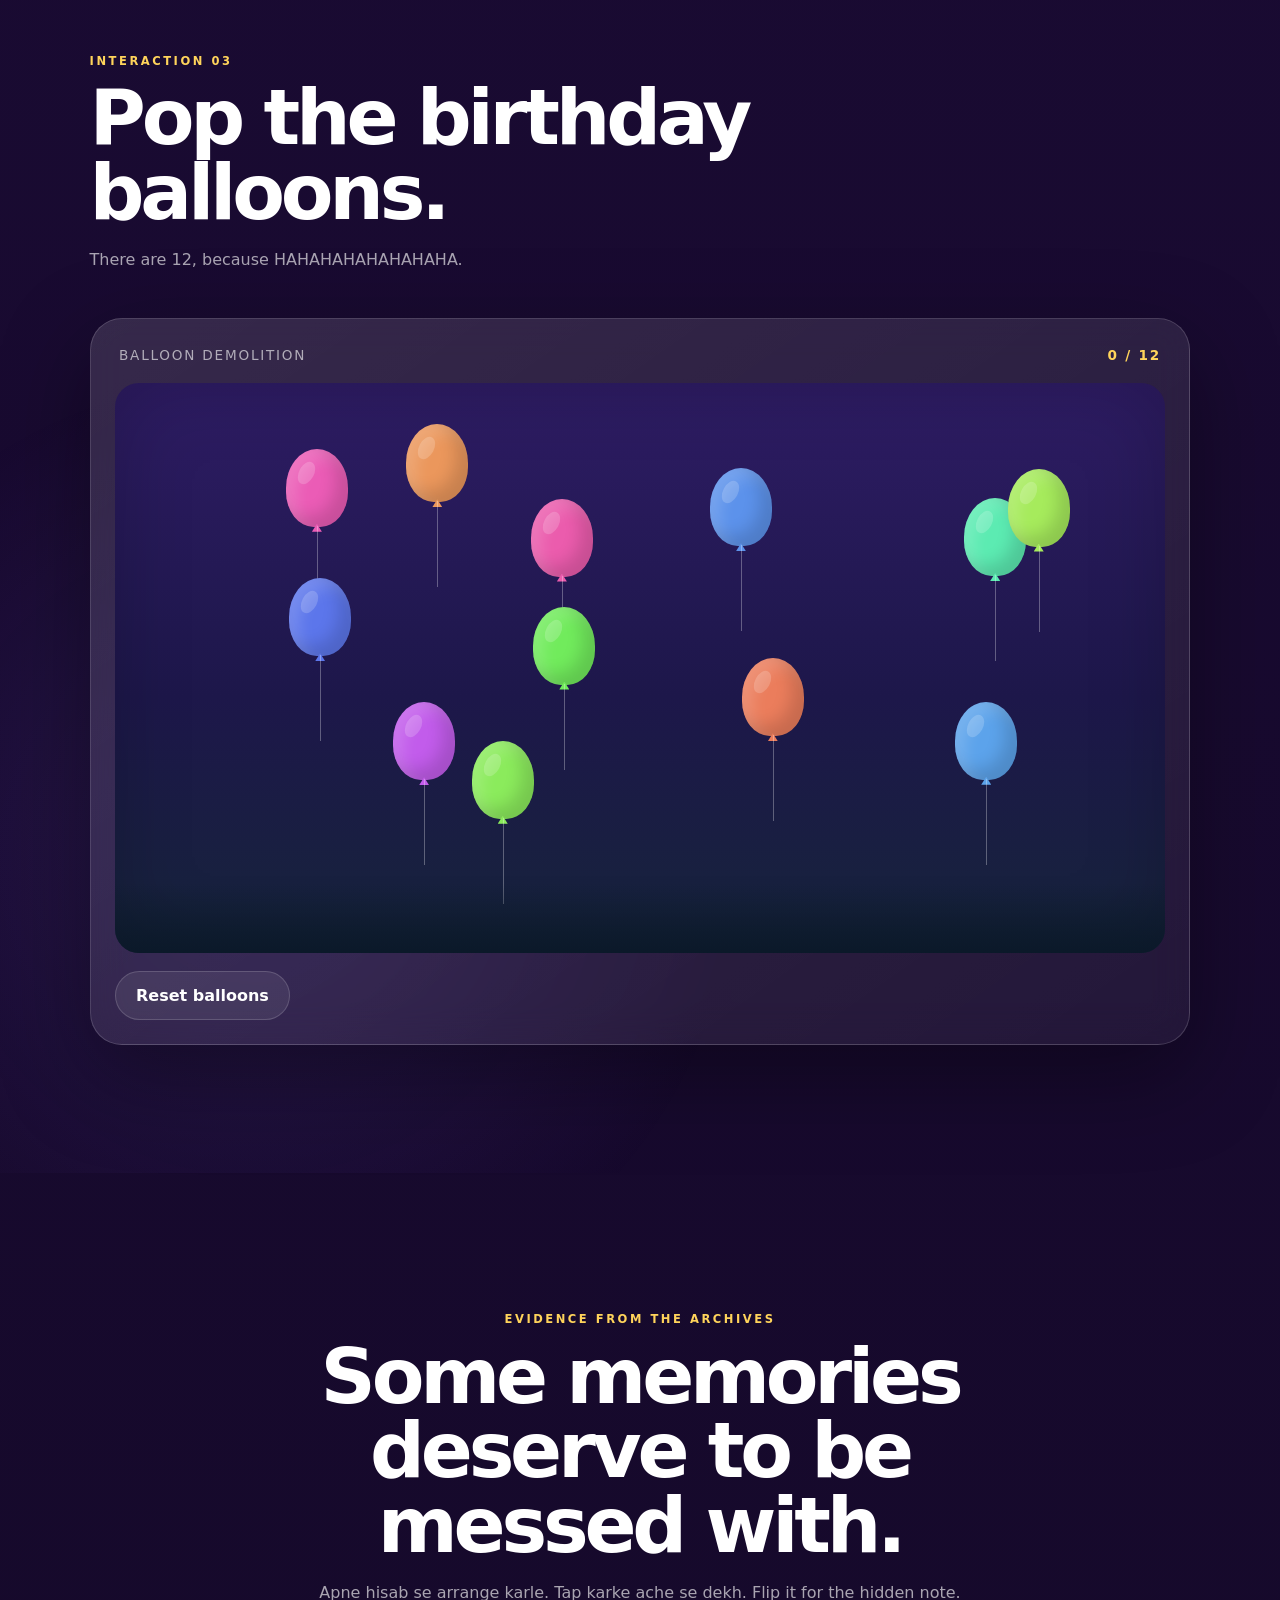
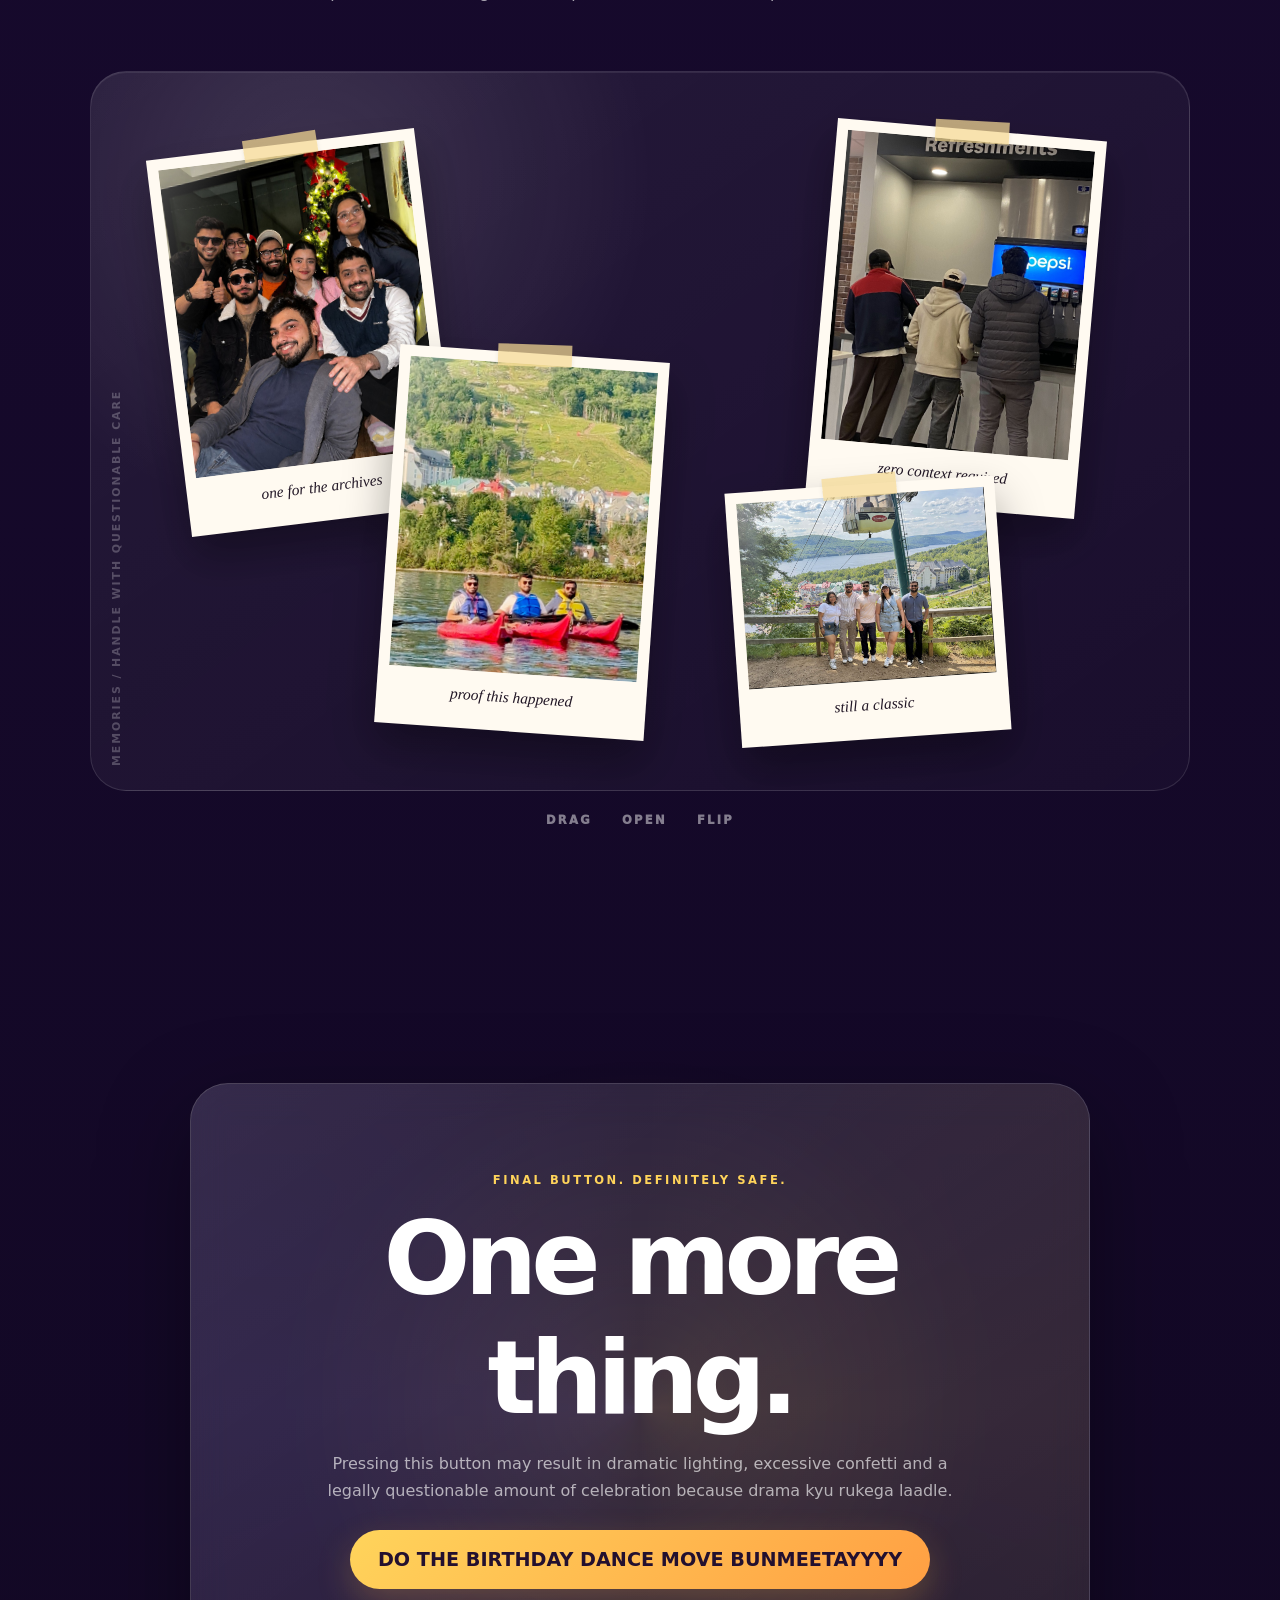
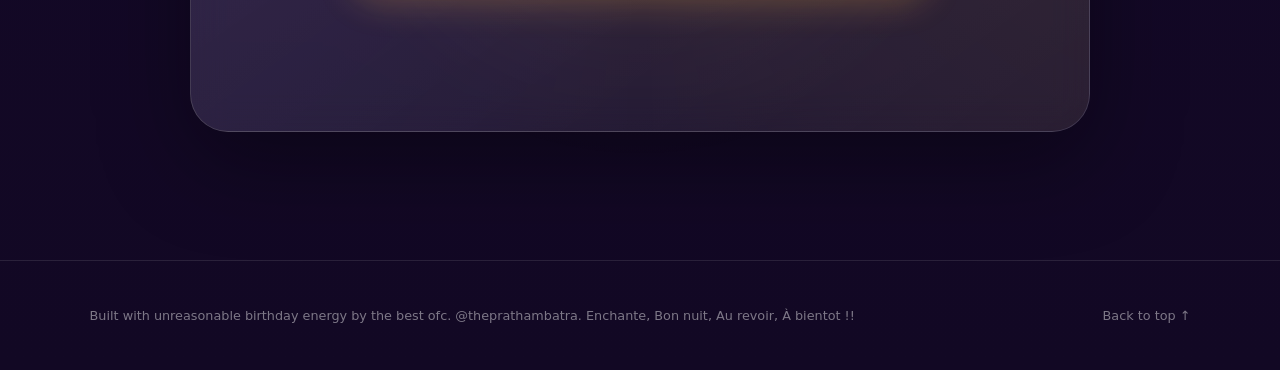
==== commit e7953d76: "Update French phrases in celebration.html" ====
--- a/celebration.html
+++ b/celebration.html
@@ -40,11 +40,11 @@
         <span class="orbit-dot orbit-dot--3"></span>
       </div>
       <div class="hero-copy">
-        <p class="eyebrow">MIDNIGHT: SUCCESSFULLY UNLOCKED</p>
+        <p class="eyebrow">Bonjour, Comment ça va?</p>
         <h1>Okay fine.<br><span>It is your birthday.</span></h1>
         <p class="hero-text">This is not a normal webpage. Consider it a small, unnecessarily over-engineered birthday universe built entirely because a plain “happy birthday” would have been boring, especially coming from @theprathambatra.</p>
         <div class="hero-actions">
-          <a class="button button--primary" href="#cake">Start the chaos</a>
+          <a class="button button--primary" href="#cake">Tu commences</a>
           <button class="button button--secondary" id="heroConfettiButton" type="button">Launch confetti</button>
         </div>
       </div>
@@ -143,7 +143,7 @@
       <div class="section-heading section-heading--center">
         <p class="eyebrow">EVIDENCE FROM THE ARCHIVES</p>
         <h2>Some memories deserve to be messed with.</h2>
-        <p>Apne hisab se arrange karle. Tap karke ache se dekh. Flip it for the note hiding on the back.</p>
+        <p>Apne hisab se arrange karle. Tap karke ache se dekh. Flip it for the hidden note.</p>
       </div>
 
       <div class="memory-desk" id="memoryDesk" aria-label="Interactive photo memories">
@@ -207,7 +207,7 @@
   </main>
 
   <footer class="party-footer">
-    <span>Built with unreasonable birthday energy by the best ofc. @theprathambatra</span>
+    <span>Built with unreasonable birthday energy by the best ofc. @theprathambatra. Enchante, Bon nuit, Au revoir, À bientot !!</span>
     <a href="#top">Back to top ↑</a>
   </footer>
 
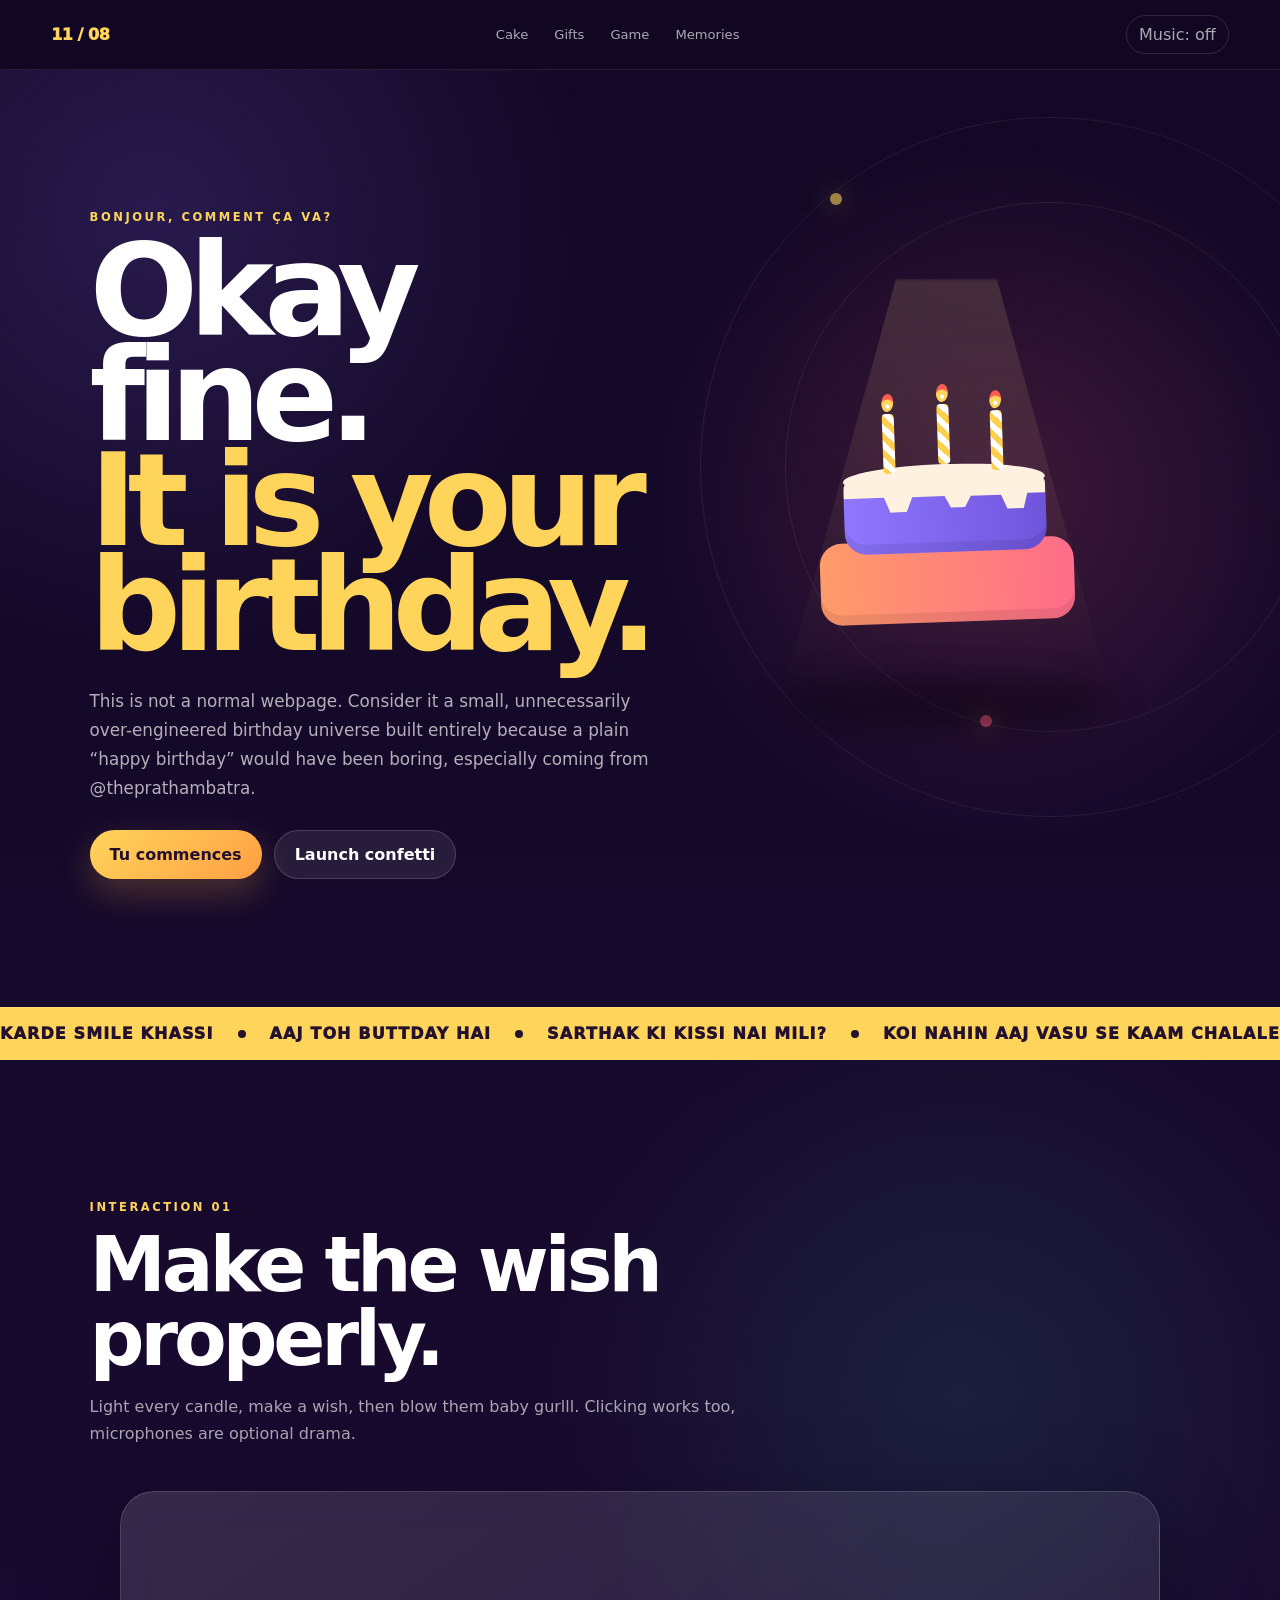
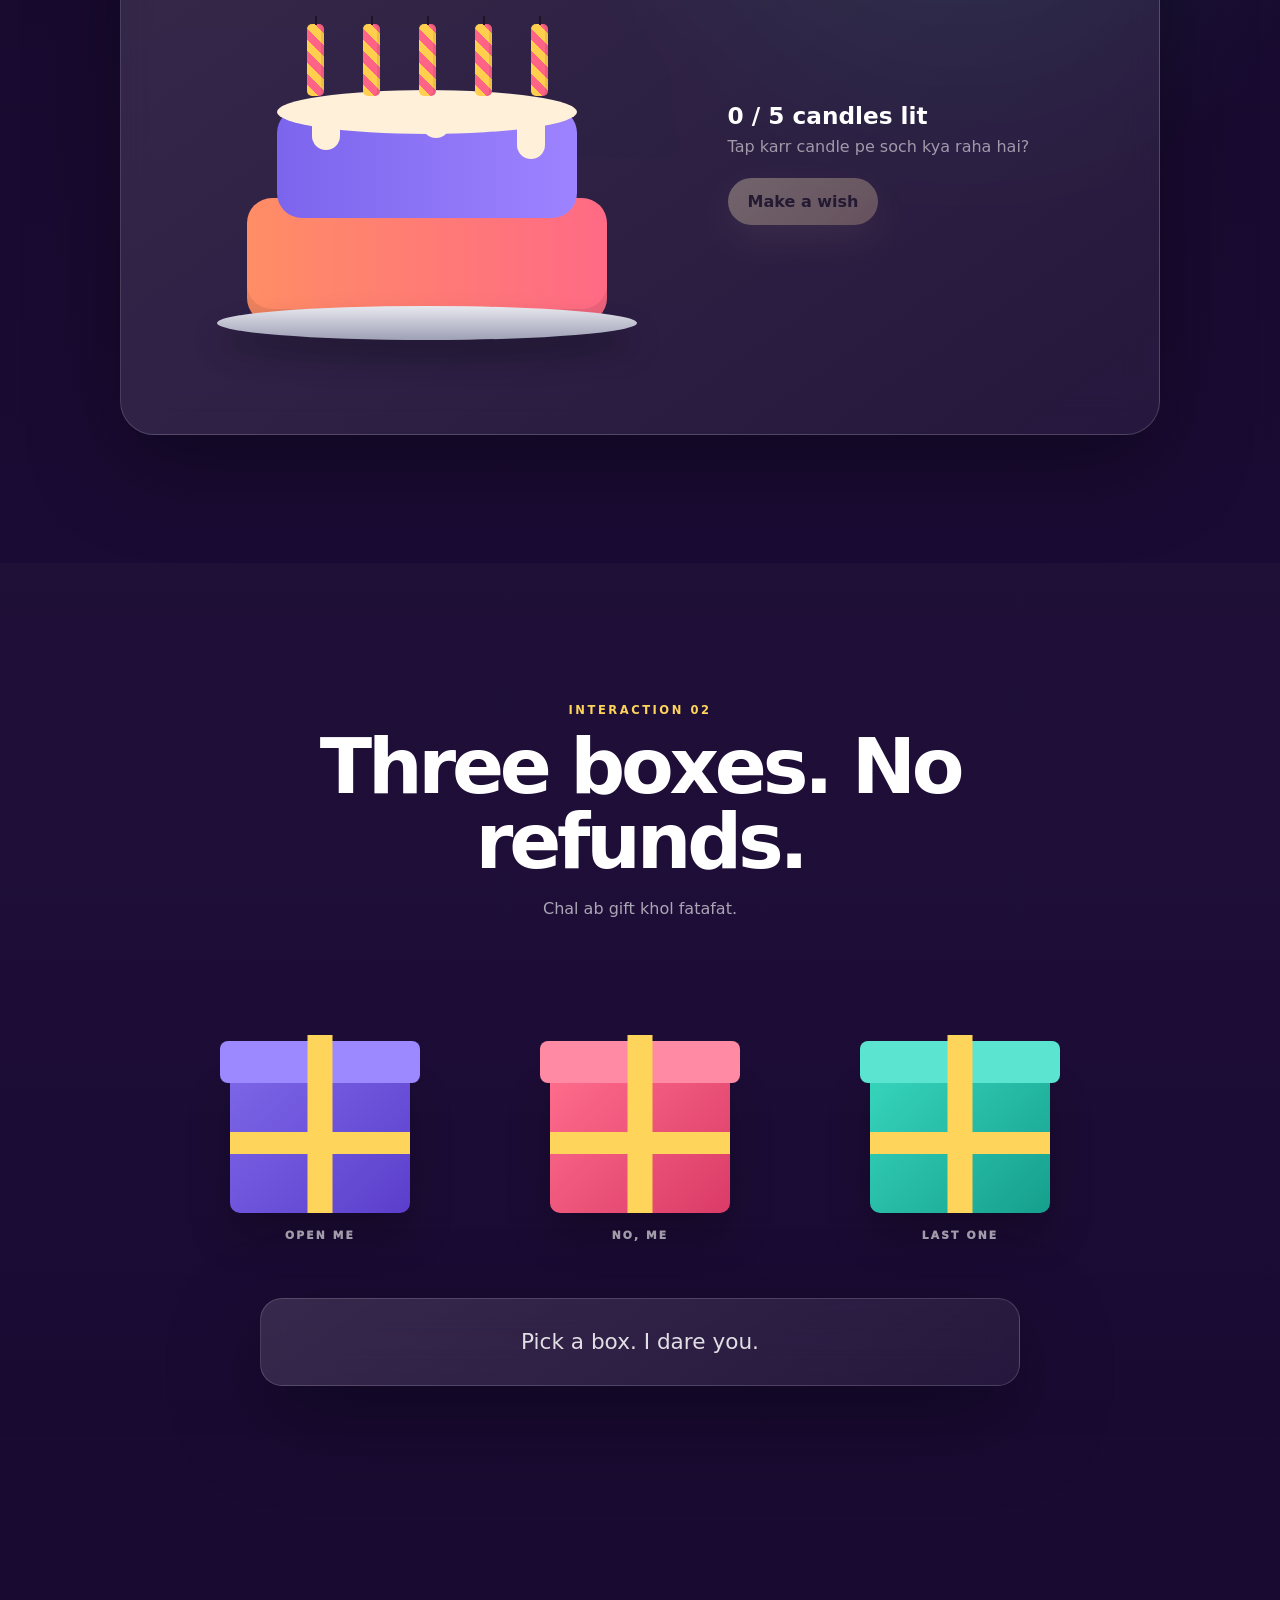
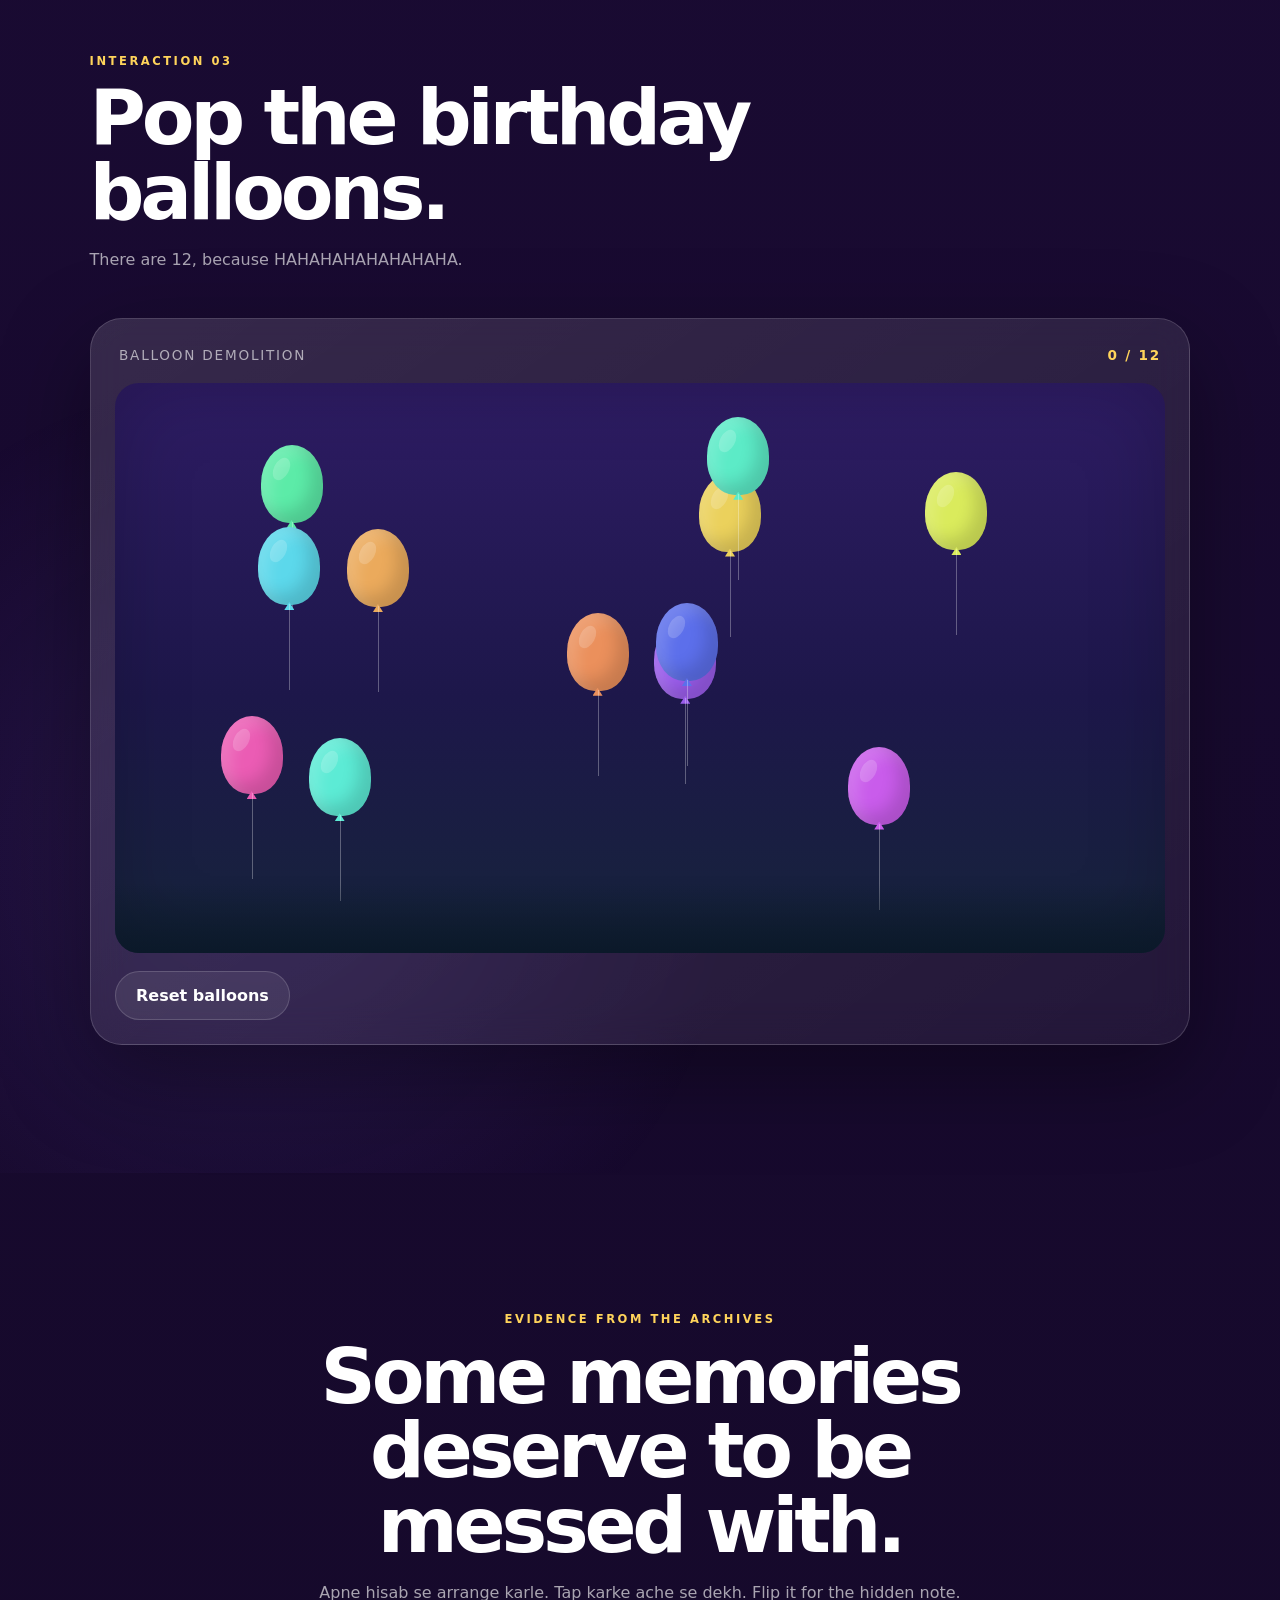
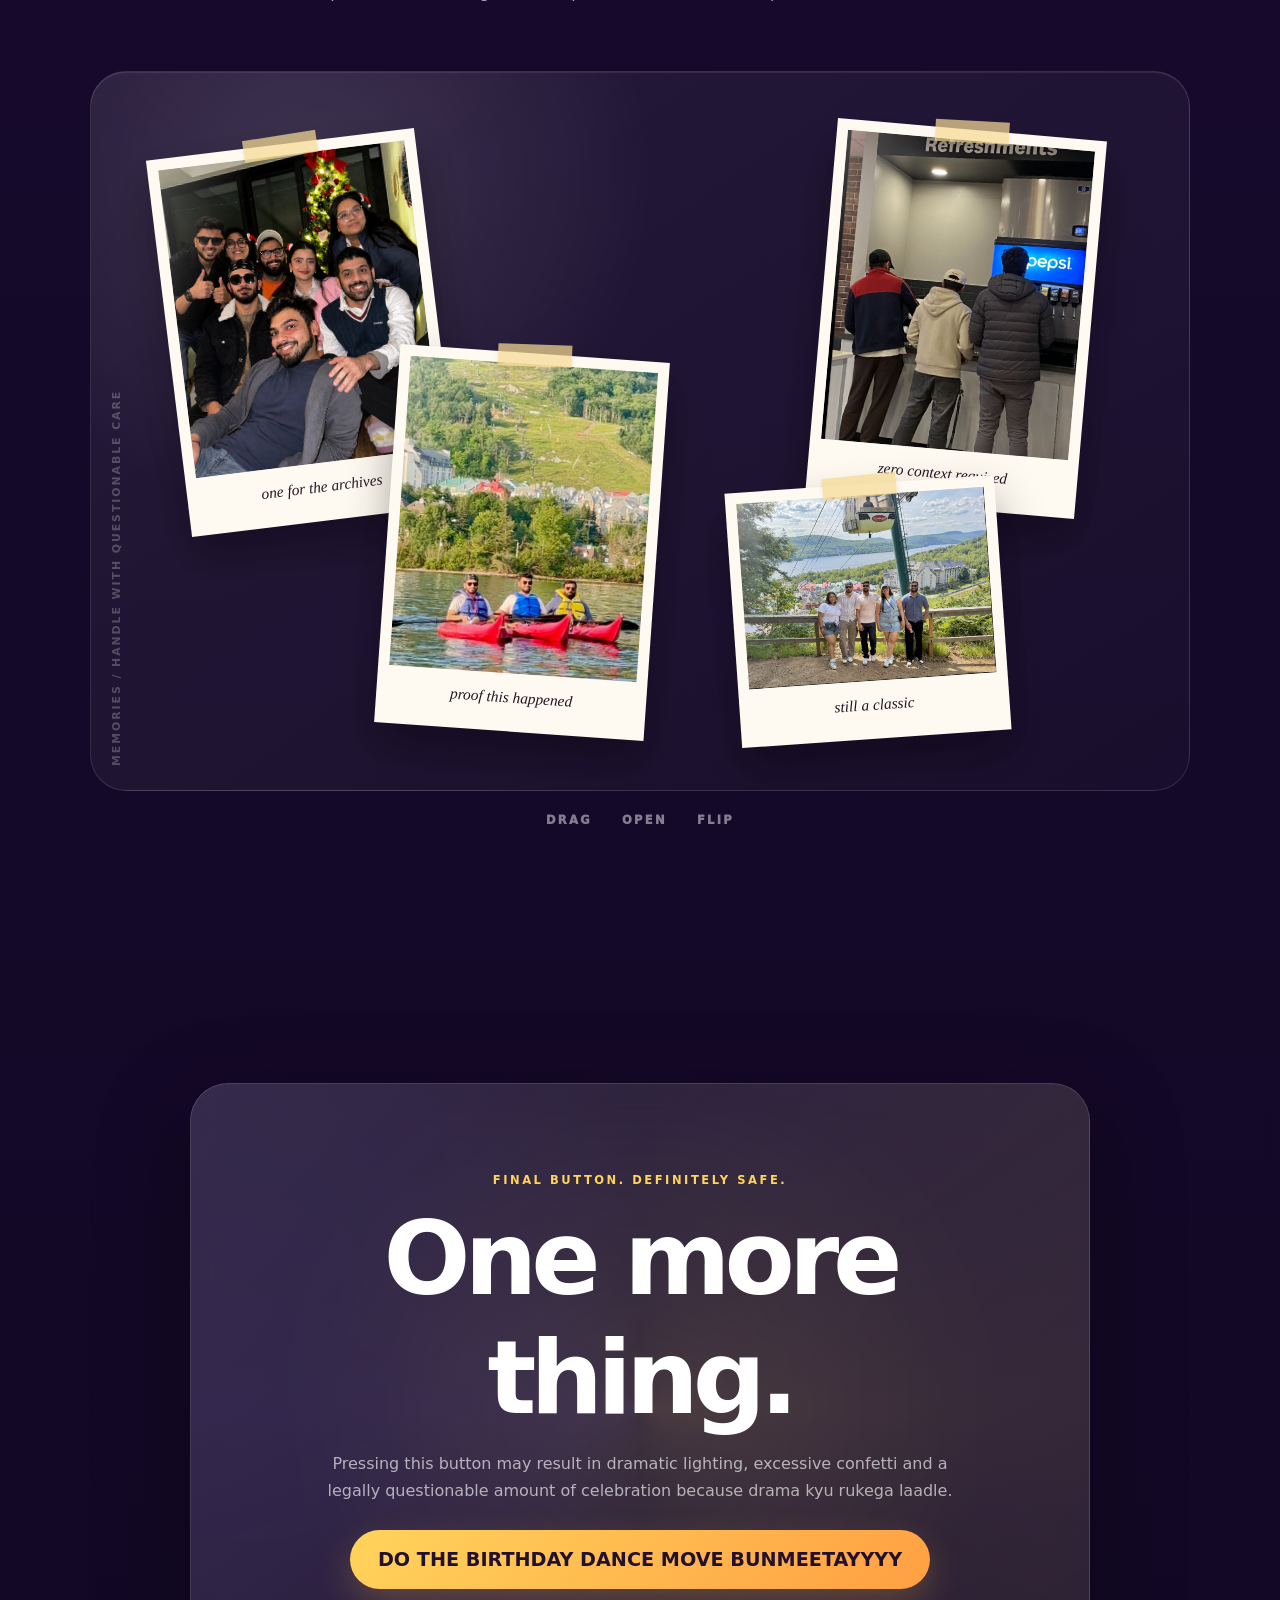
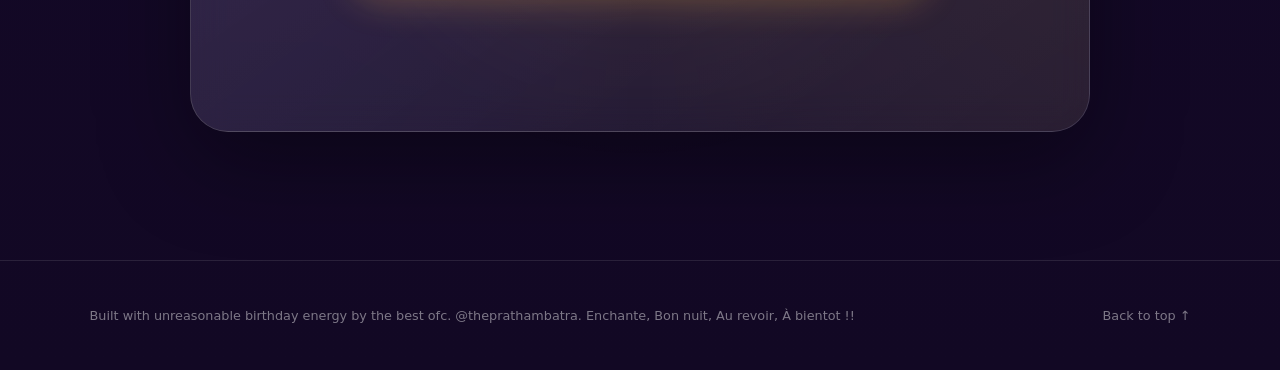
==== commit 276cd1d3: "Update celebration.html" ====
--- a/celebration.html
+++ b/celebration.html
@@ -66,7 +66,7 @@
 
     <section class="marquee-strip" aria-label="Birthday marquee">
       <div class="marquee-track">
-        <span>KARDE SMILE KHASSI</span><i></i><span>AAJ TOH BUTTDAY HAI</span><i></i><span>SARTHAK KI KISSI NAI MILI?</span><i></i><span>LOI NAHIN AAJ VASU SE KAAM CHALALE</span><i></i>
+        <span>KARDE SMILE KHASSI</span><i></i><span>AAJ TOH BUTTDAY HAI</span><i></i><span>SARTHAK KI KISSI NAI MILI?</span><i></i><span>KOI NAHIN AAJ VASU SE KAAM CHALALE</span><i></i>
         <span>YOU ARE NOT THAT OLD</span><i></i><span>TO OVERTHINK</span><i></i><span>WE ARE PROUD OF YOU</span><i></i><span>BUNMEETAYYYY</span><i></i>
       </div>
     </section>
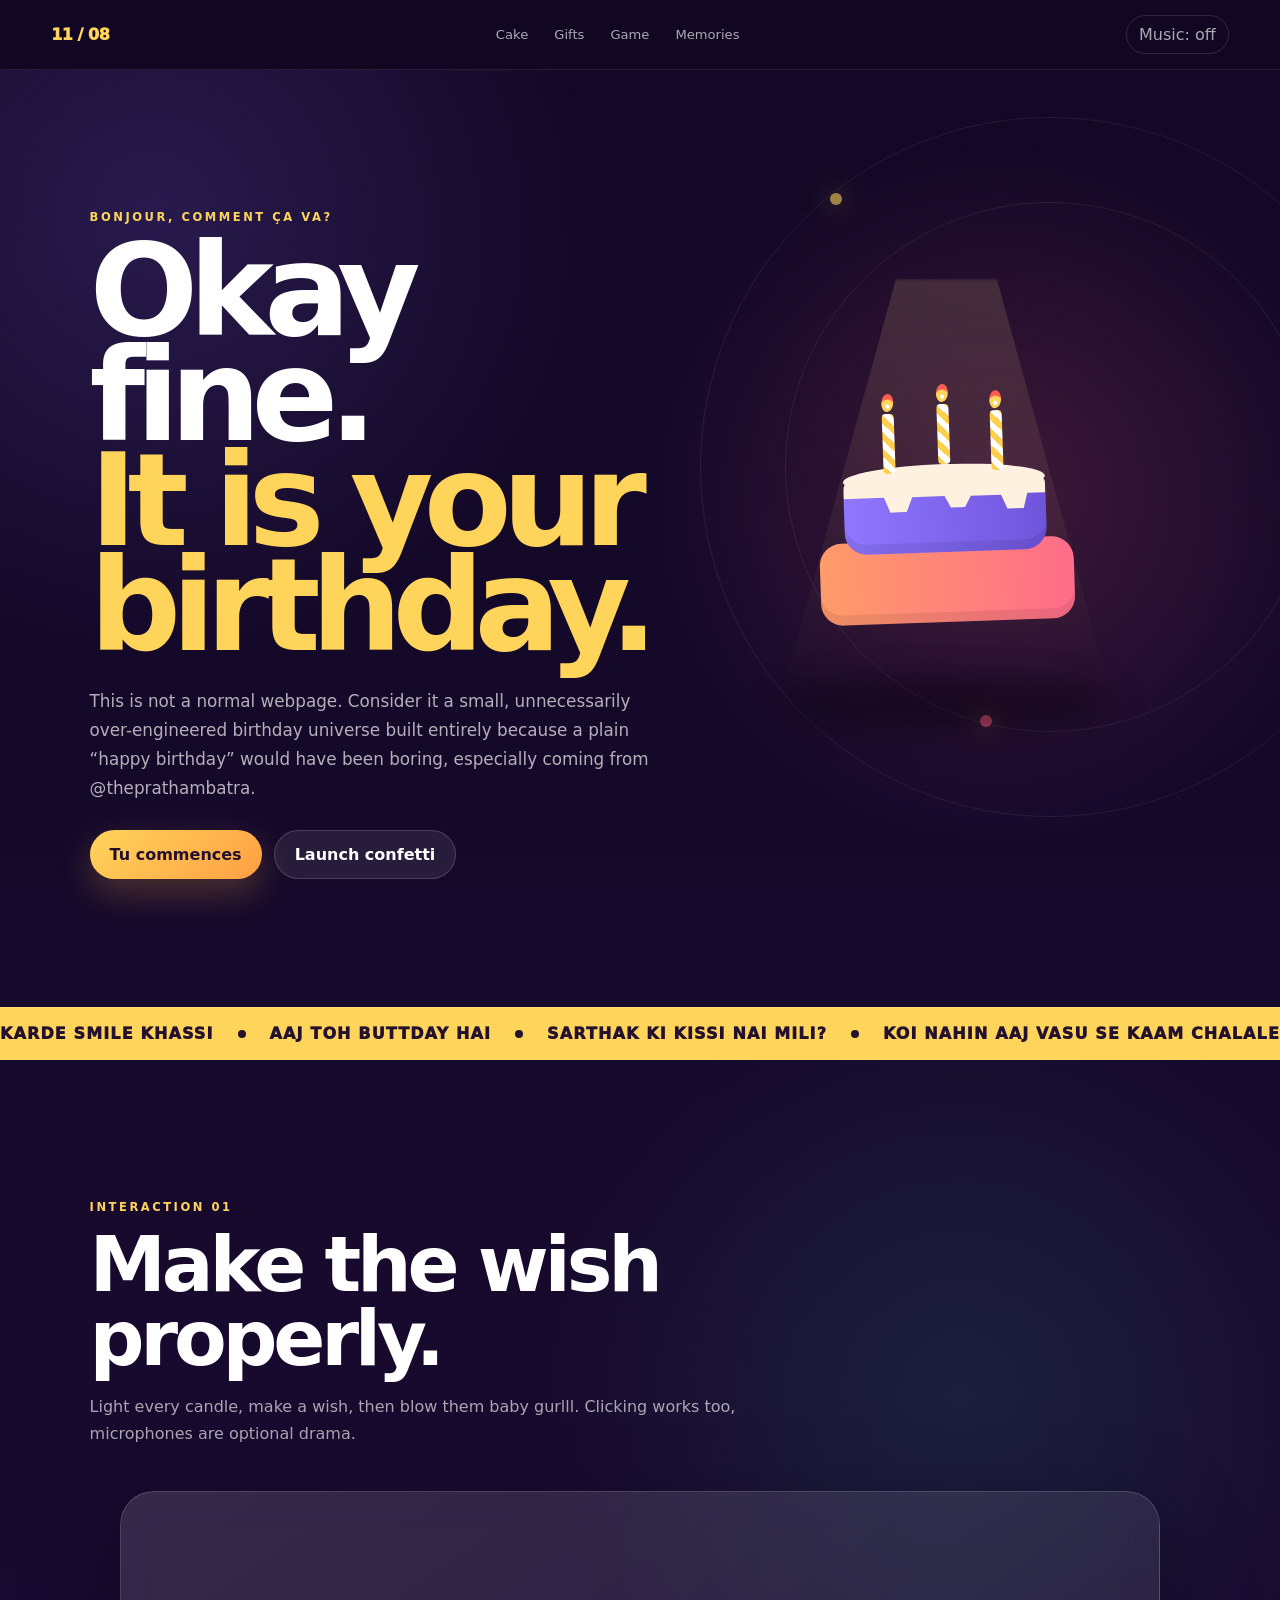
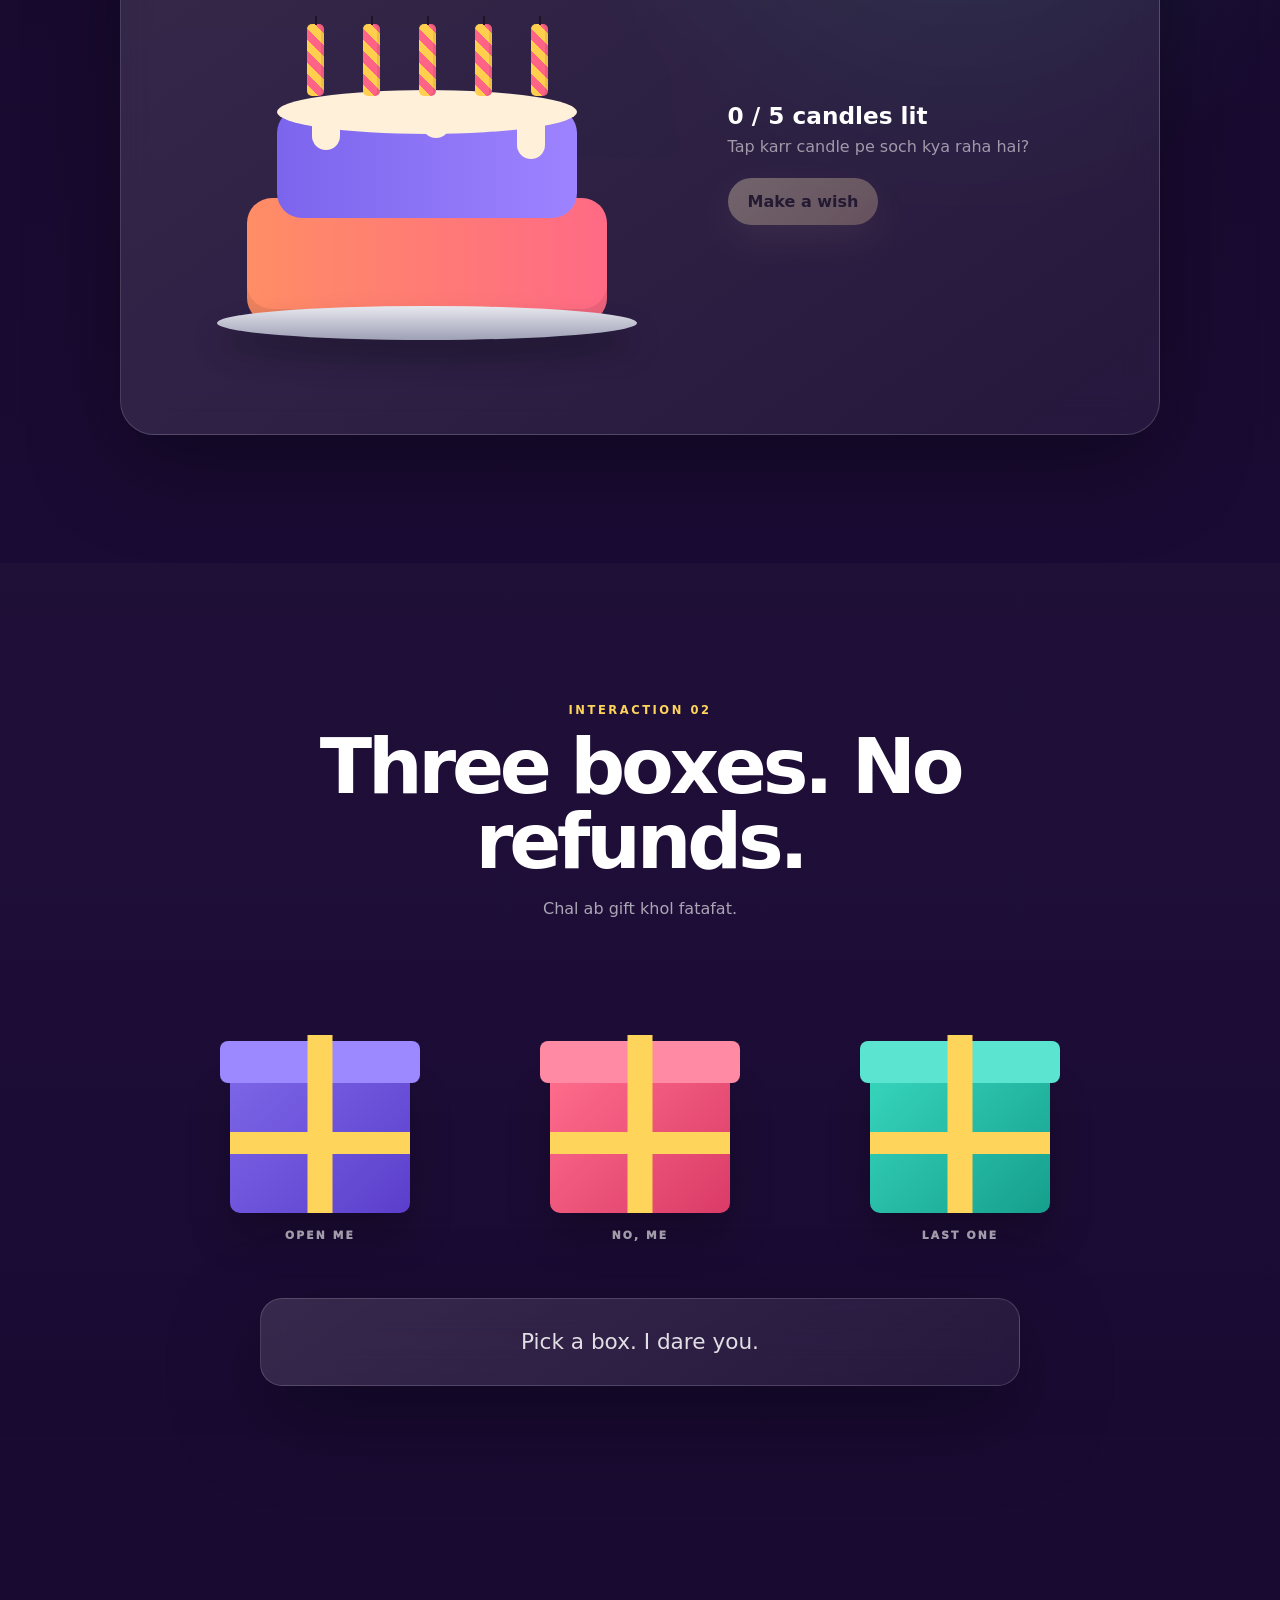
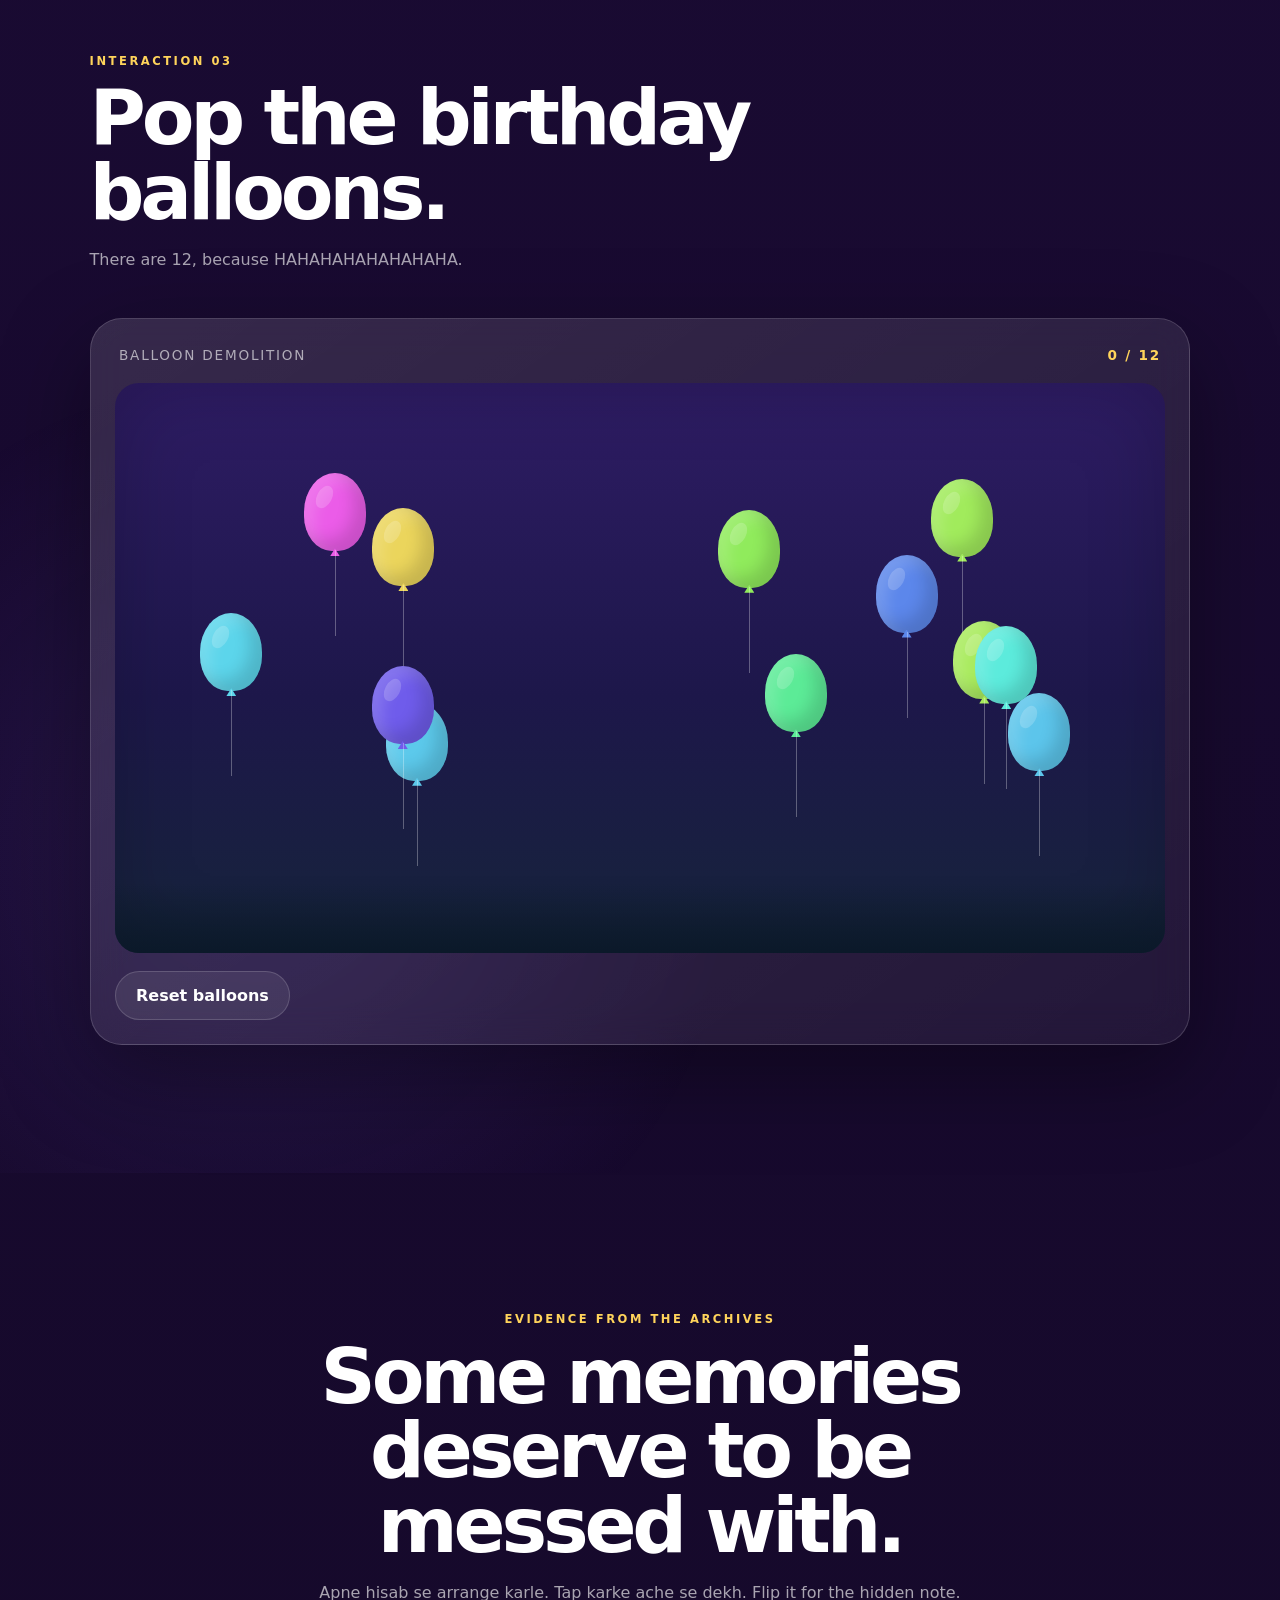
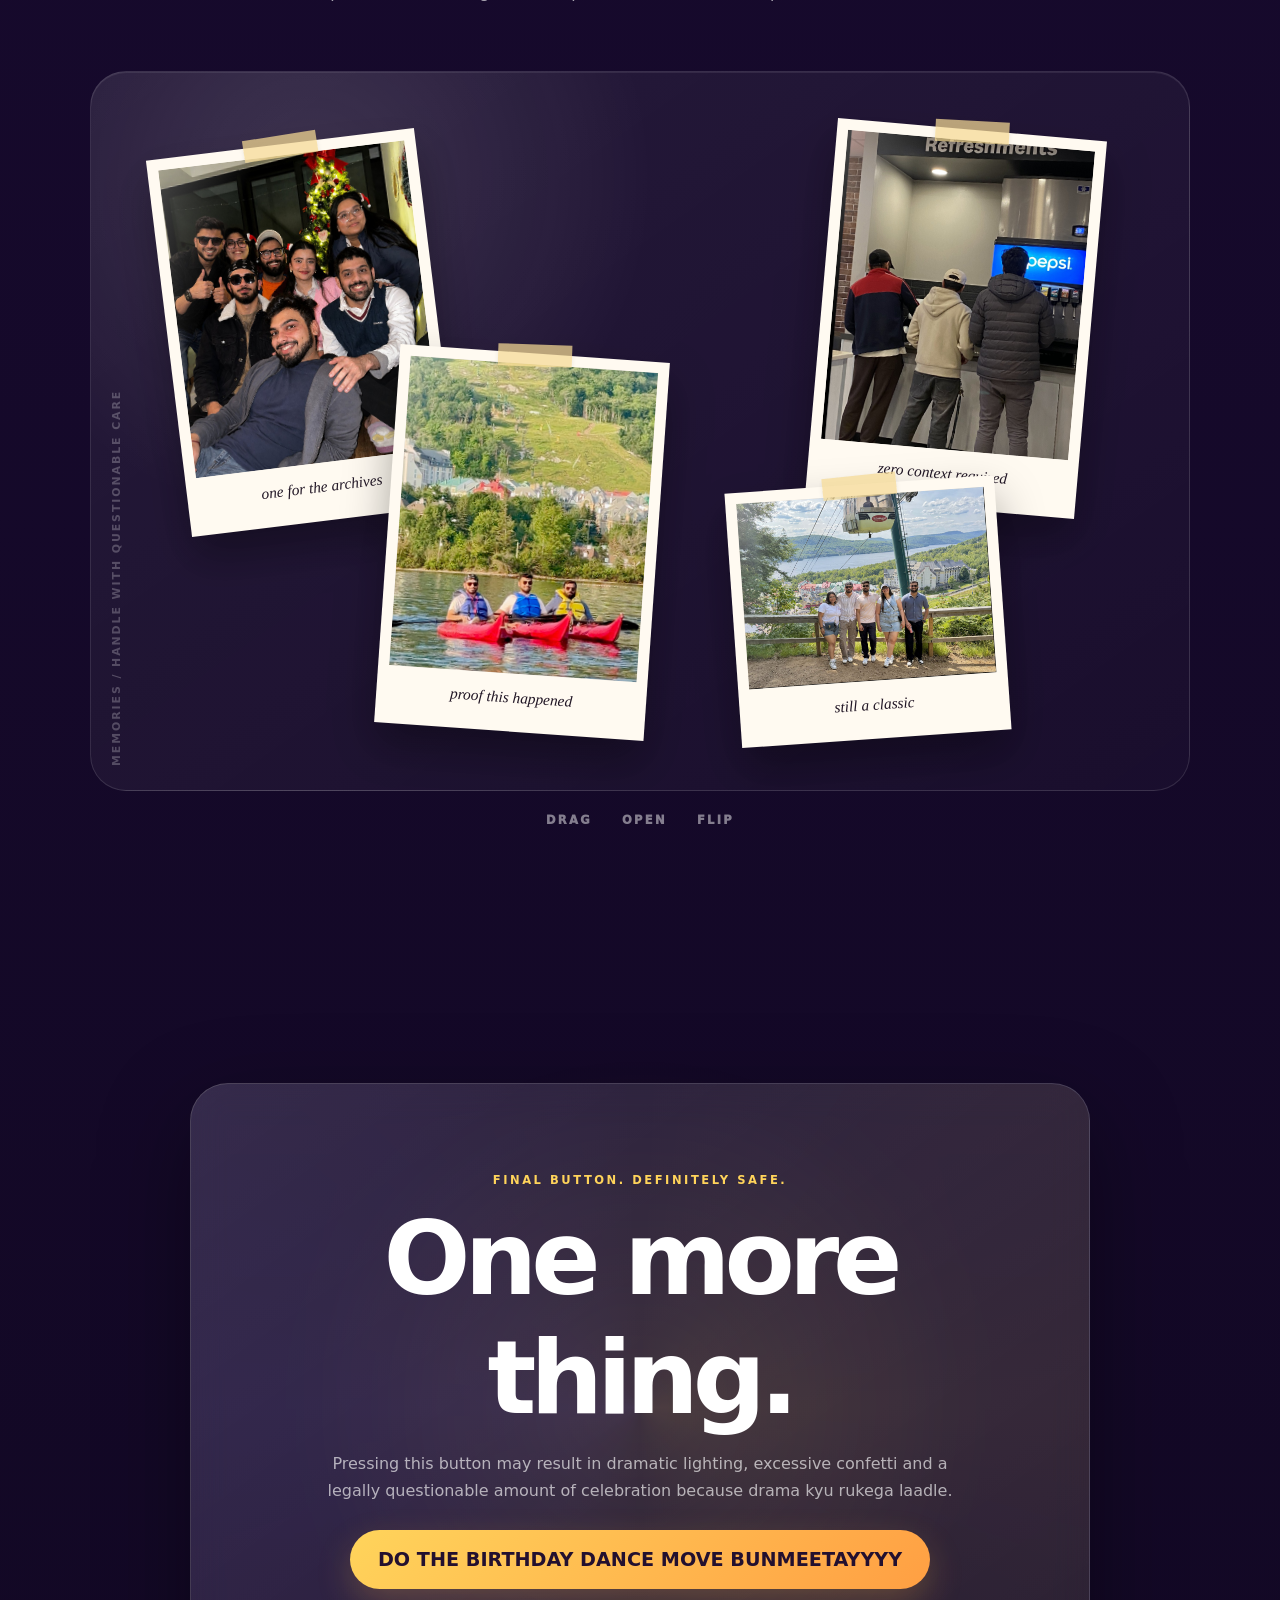
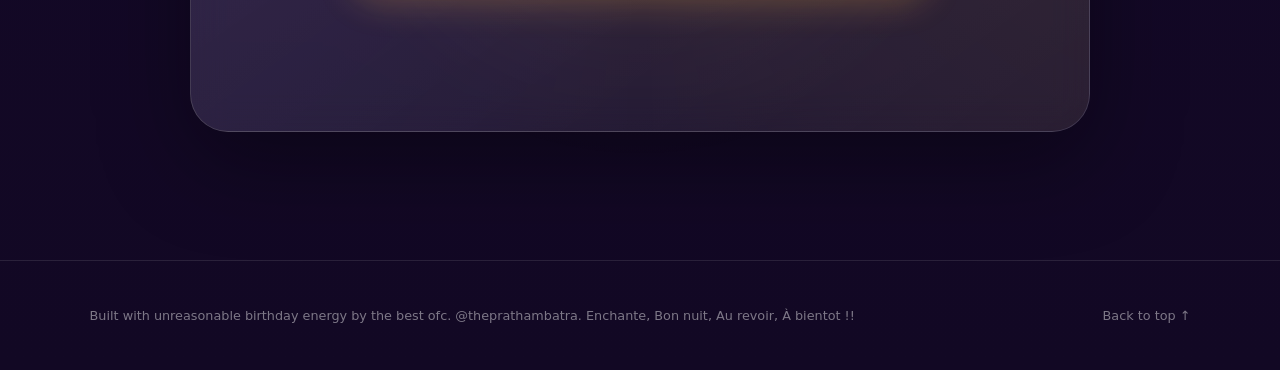
==== commit 375fe801: "Update celebration.html" ====
--- a/celebration.html
+++ b/celebration.html
@@ -114,7 +114,7 @@
           <span class="gift-lid"></span><span class="gift-box-body"></span><span class="gift-ribbon-v"></span><span class="gift-ribbon-h"></span>
           <span class="gift-label">OPEN ME</span>
         </button>
-        <button class="reveal-gift" data-message="May every plan that deserves to work, work — and every terrible idea at least become a great story.">
+        <button class="reveal-gift" data-message="Happy Birthday LoLu. I hope tu life mei thoda aur chill kre and zada na soche (faltu/ulta) bki hum sb hei tera deemag theek jagha lgane k liye hei. ~ Shreyaaaa ">
           <span class="gift-lid"></span><span class="gift-box-body"></span><span class="gift-ribbon-v"></span><span class="gift-ribbon-h"></span>
           <span class="gift-label">NO, ME</span>
         </button>
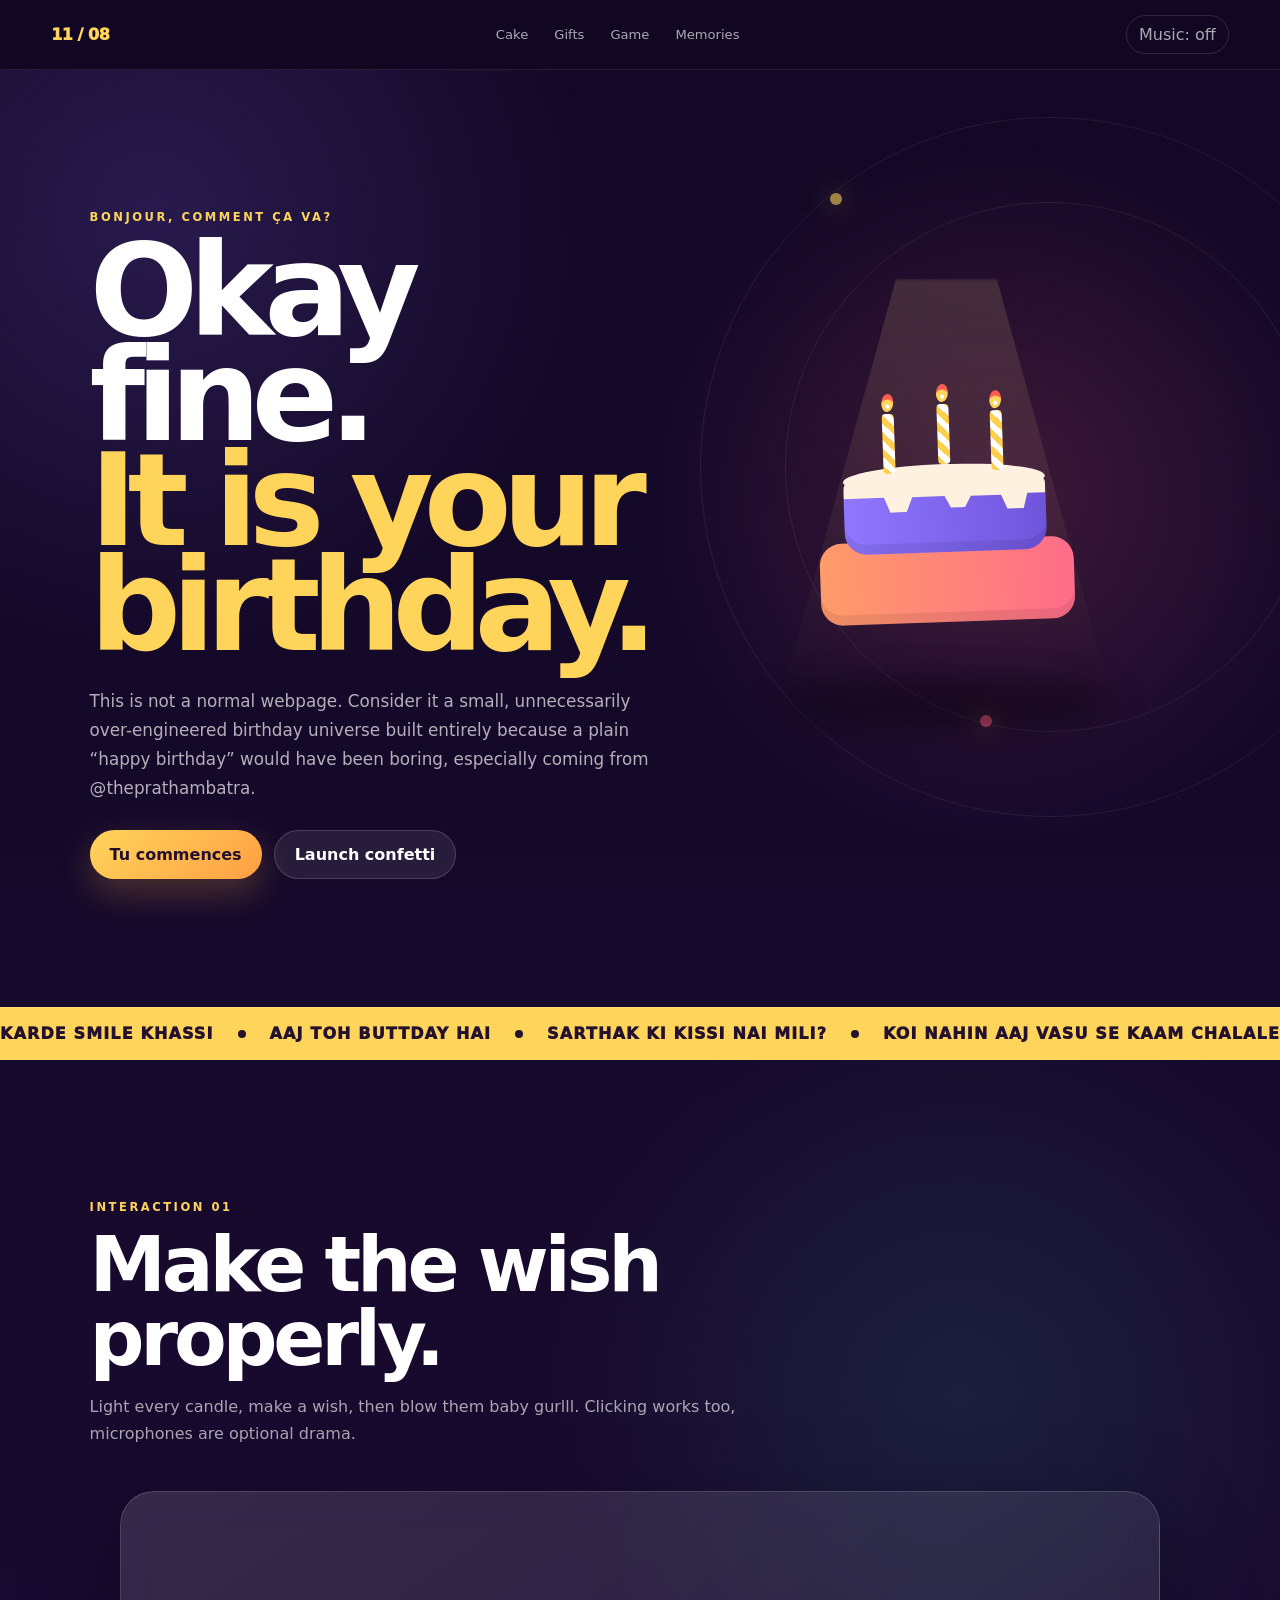
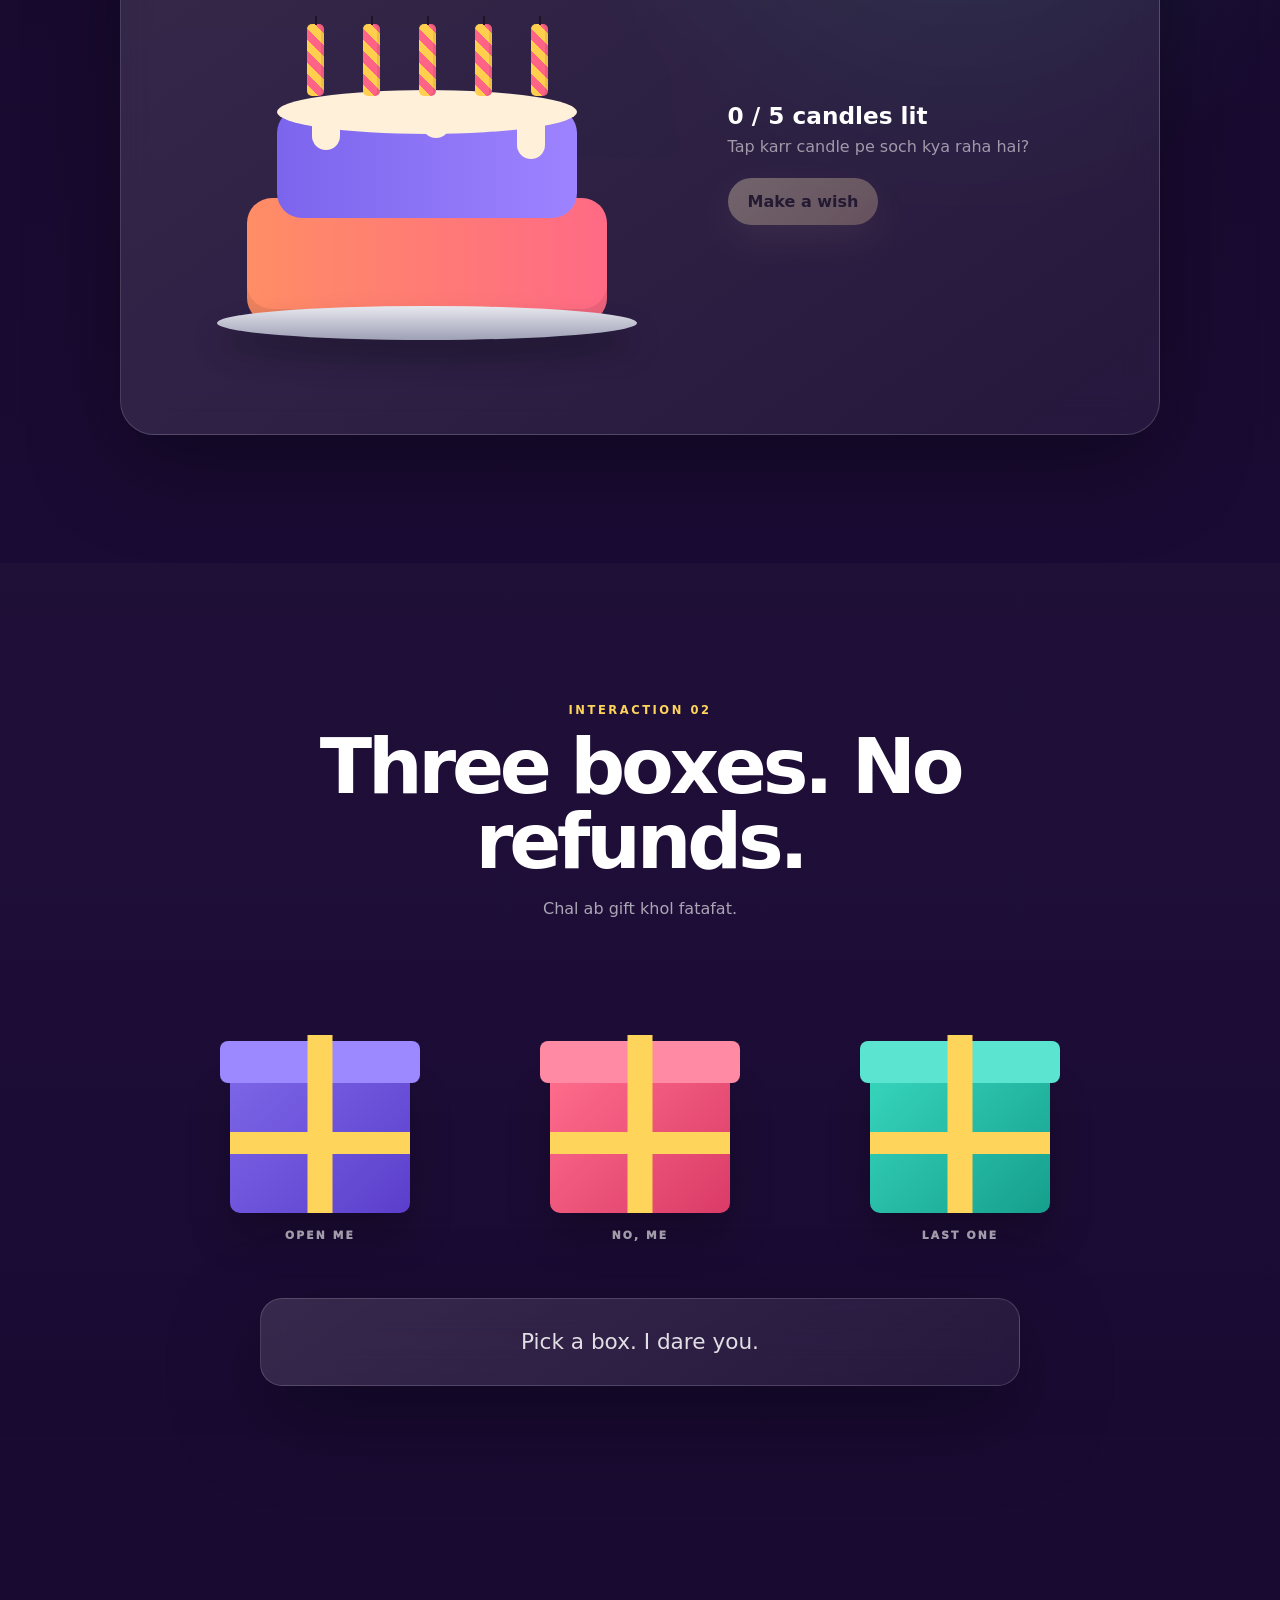
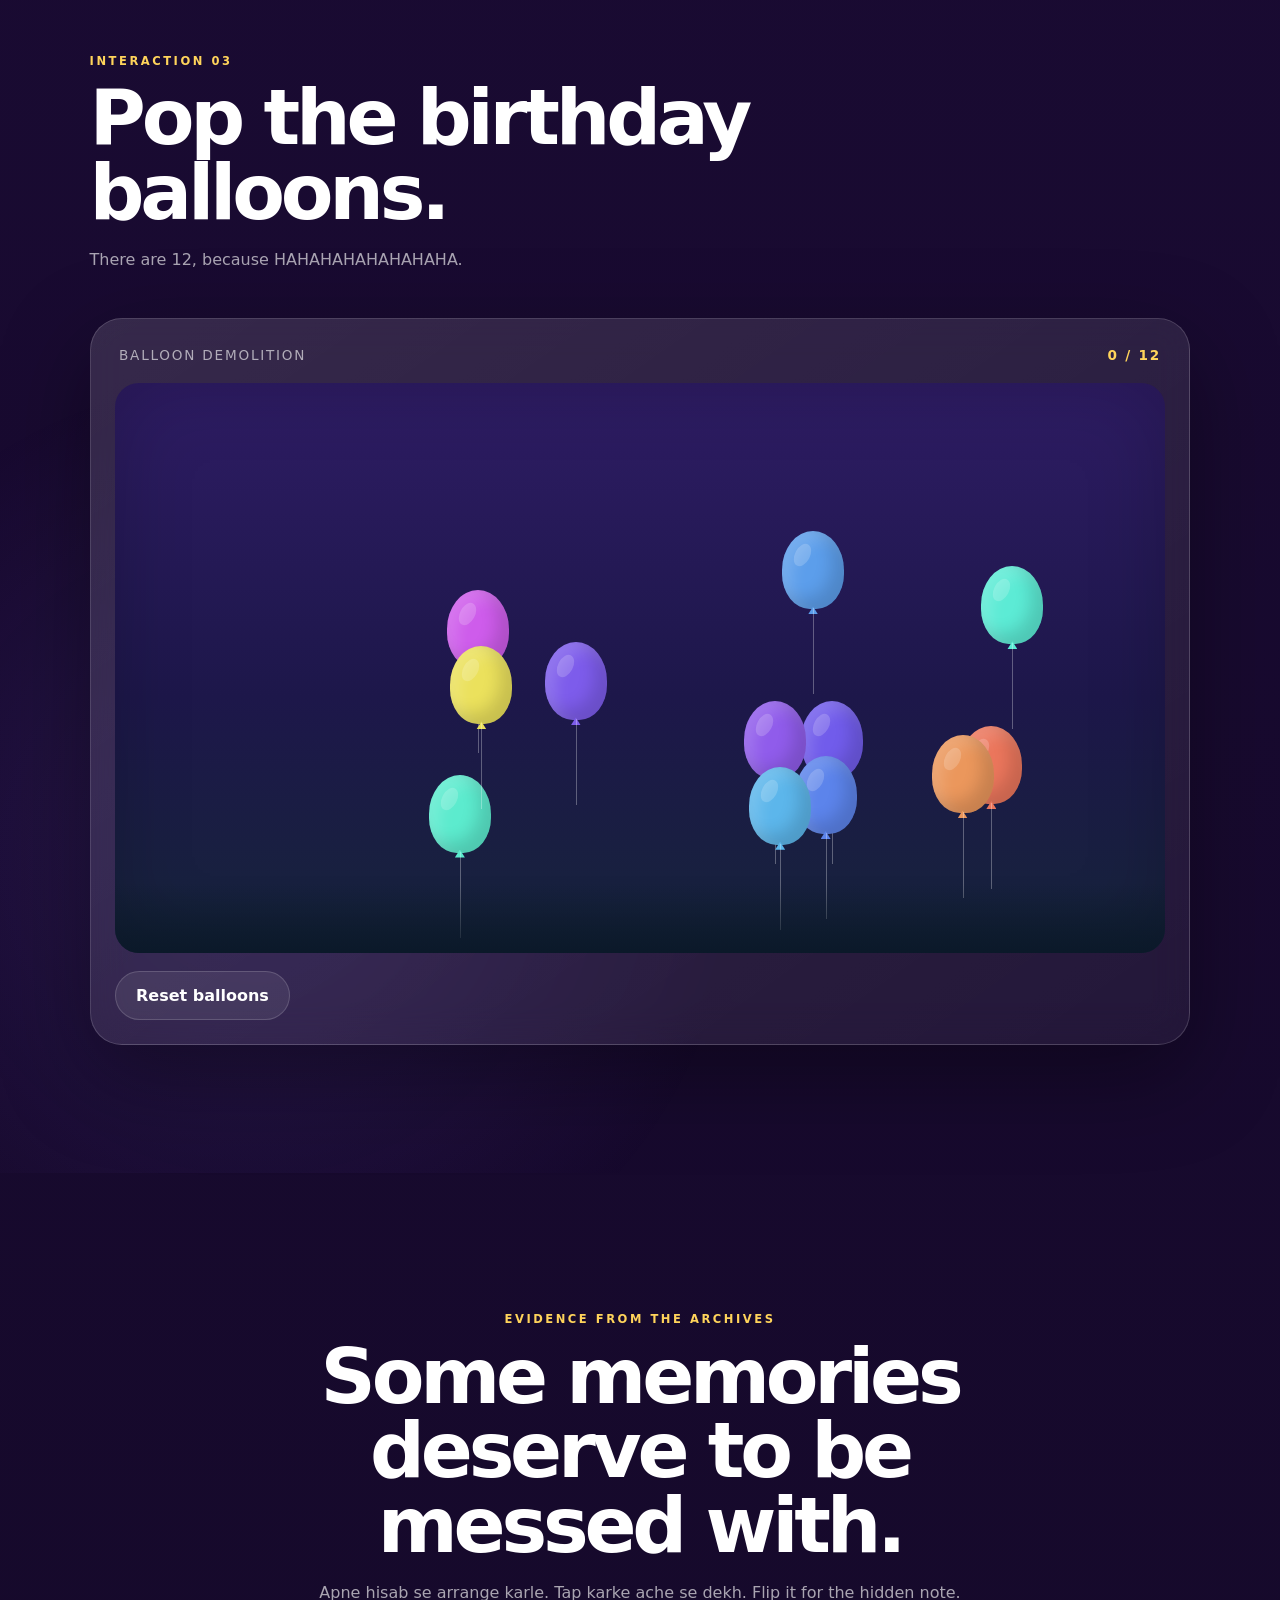
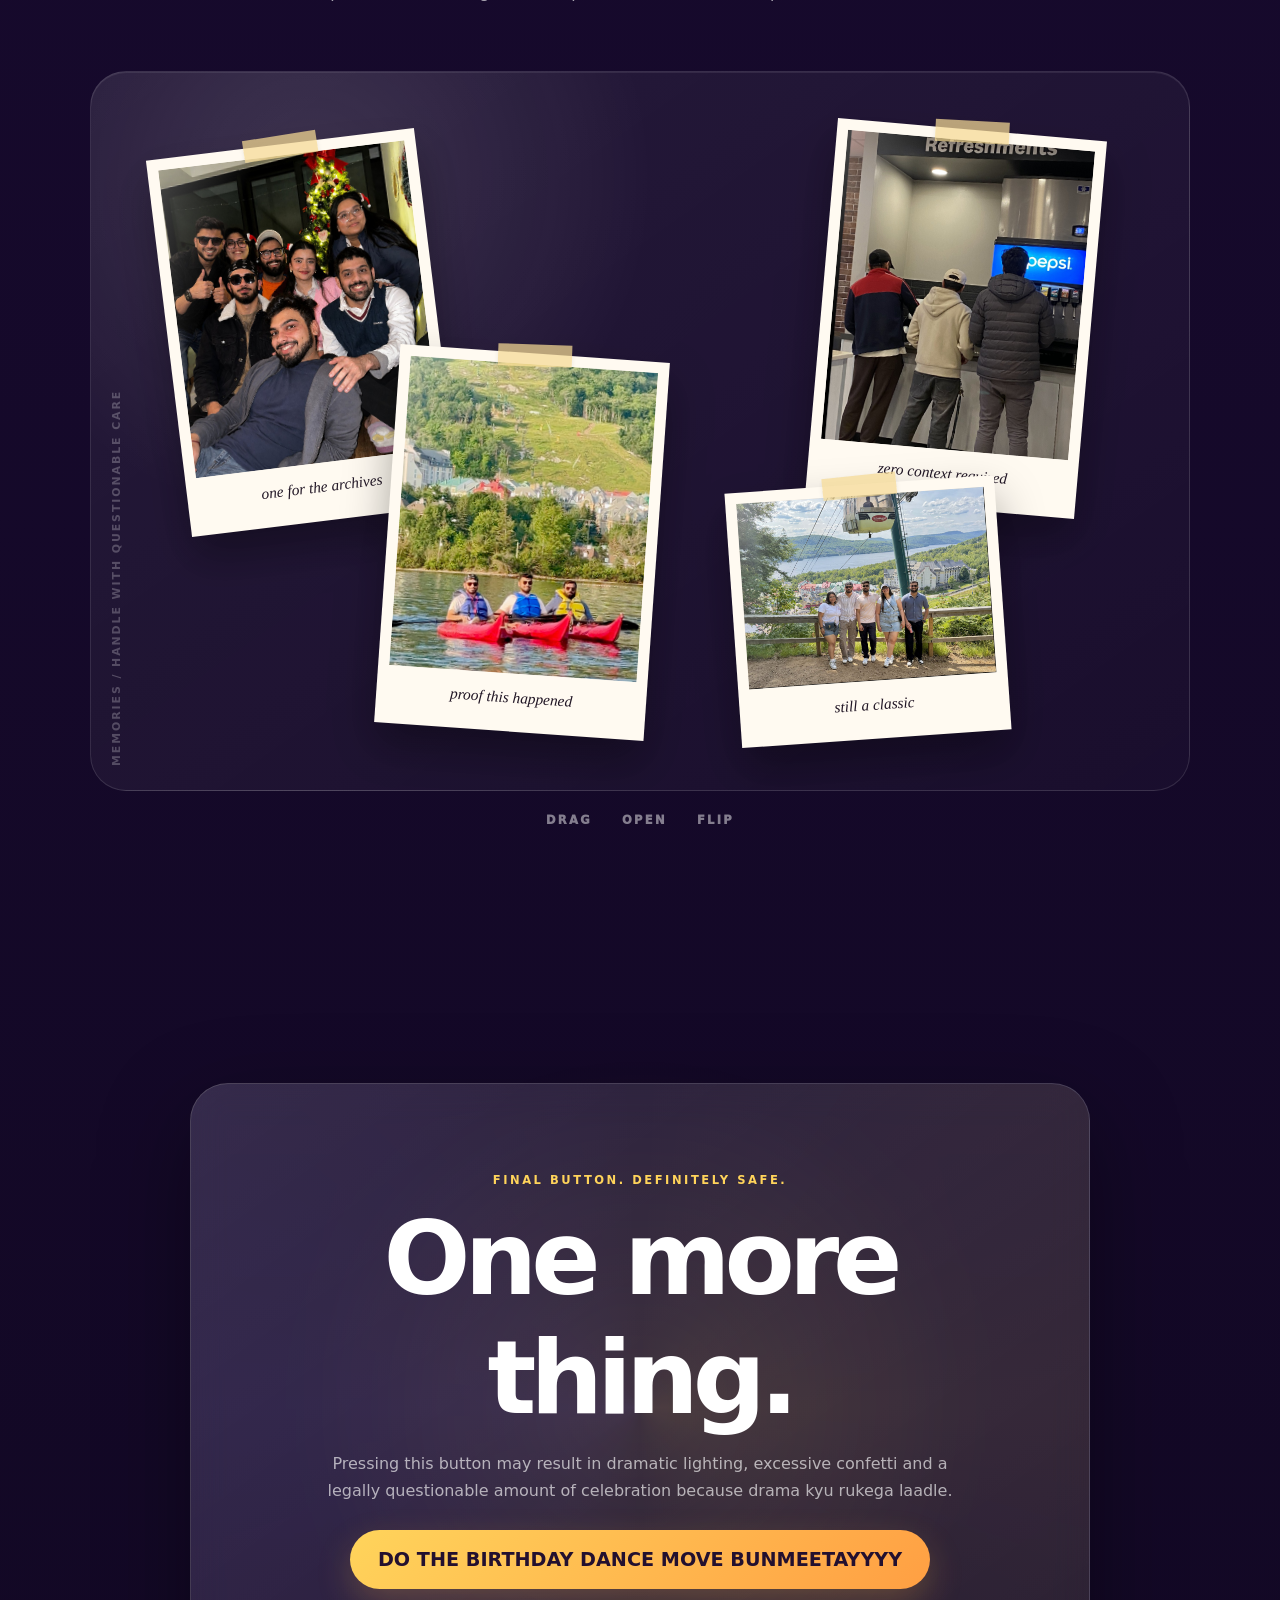
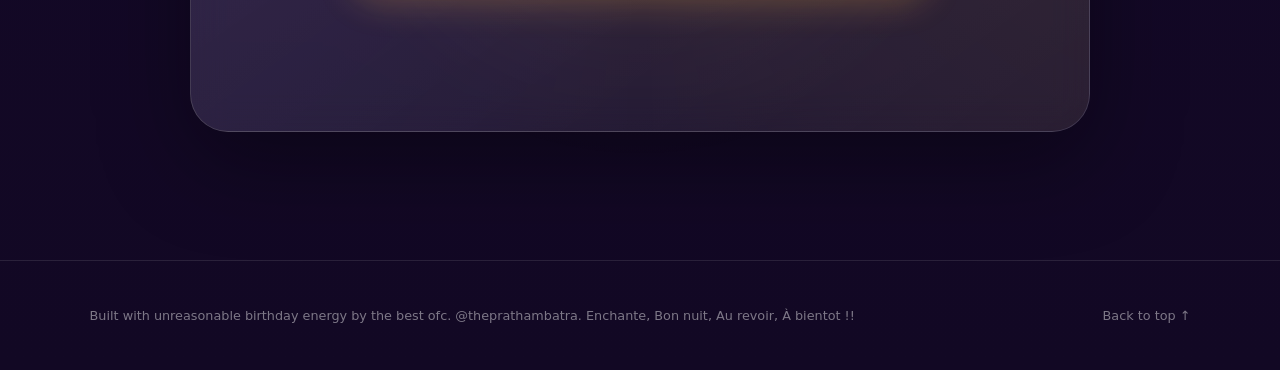
==== commit fecb8cc6: "Update celebration.html" ====
--- a/celebration.html
+++ b/celebration.html
@@ -118,7 +118,7 @@
           <span class="gift-lid"></span><span class="gift-box-body"></span><span class="gift-ribbon-v"></span><span class="gift-ribbon-h"></span>
           <span class="gift-label">NO, ME</span>
         </button>
-        <button class="reveal-gift" data-message="And obviously: more cake, more trips, more wins, more laughter and significantly fewer boring people.">
+        <button class="reveal-gift" data-message="Bon anniversaire, mon frère. I just want to say if you ever feel that you falling back in life (jo ki i hope aisa nah ho) then remember I’m always there by your side no matter what!! ~ Sarthakkkk ">
           <span class="gift-lid"></span><span class="gift-box-body"></span><span class="gift-ribbon-v"></span><span class="gift-ribbon-h"></span>
           <span class="gift-label">LAST ONE</span>
         </button>
